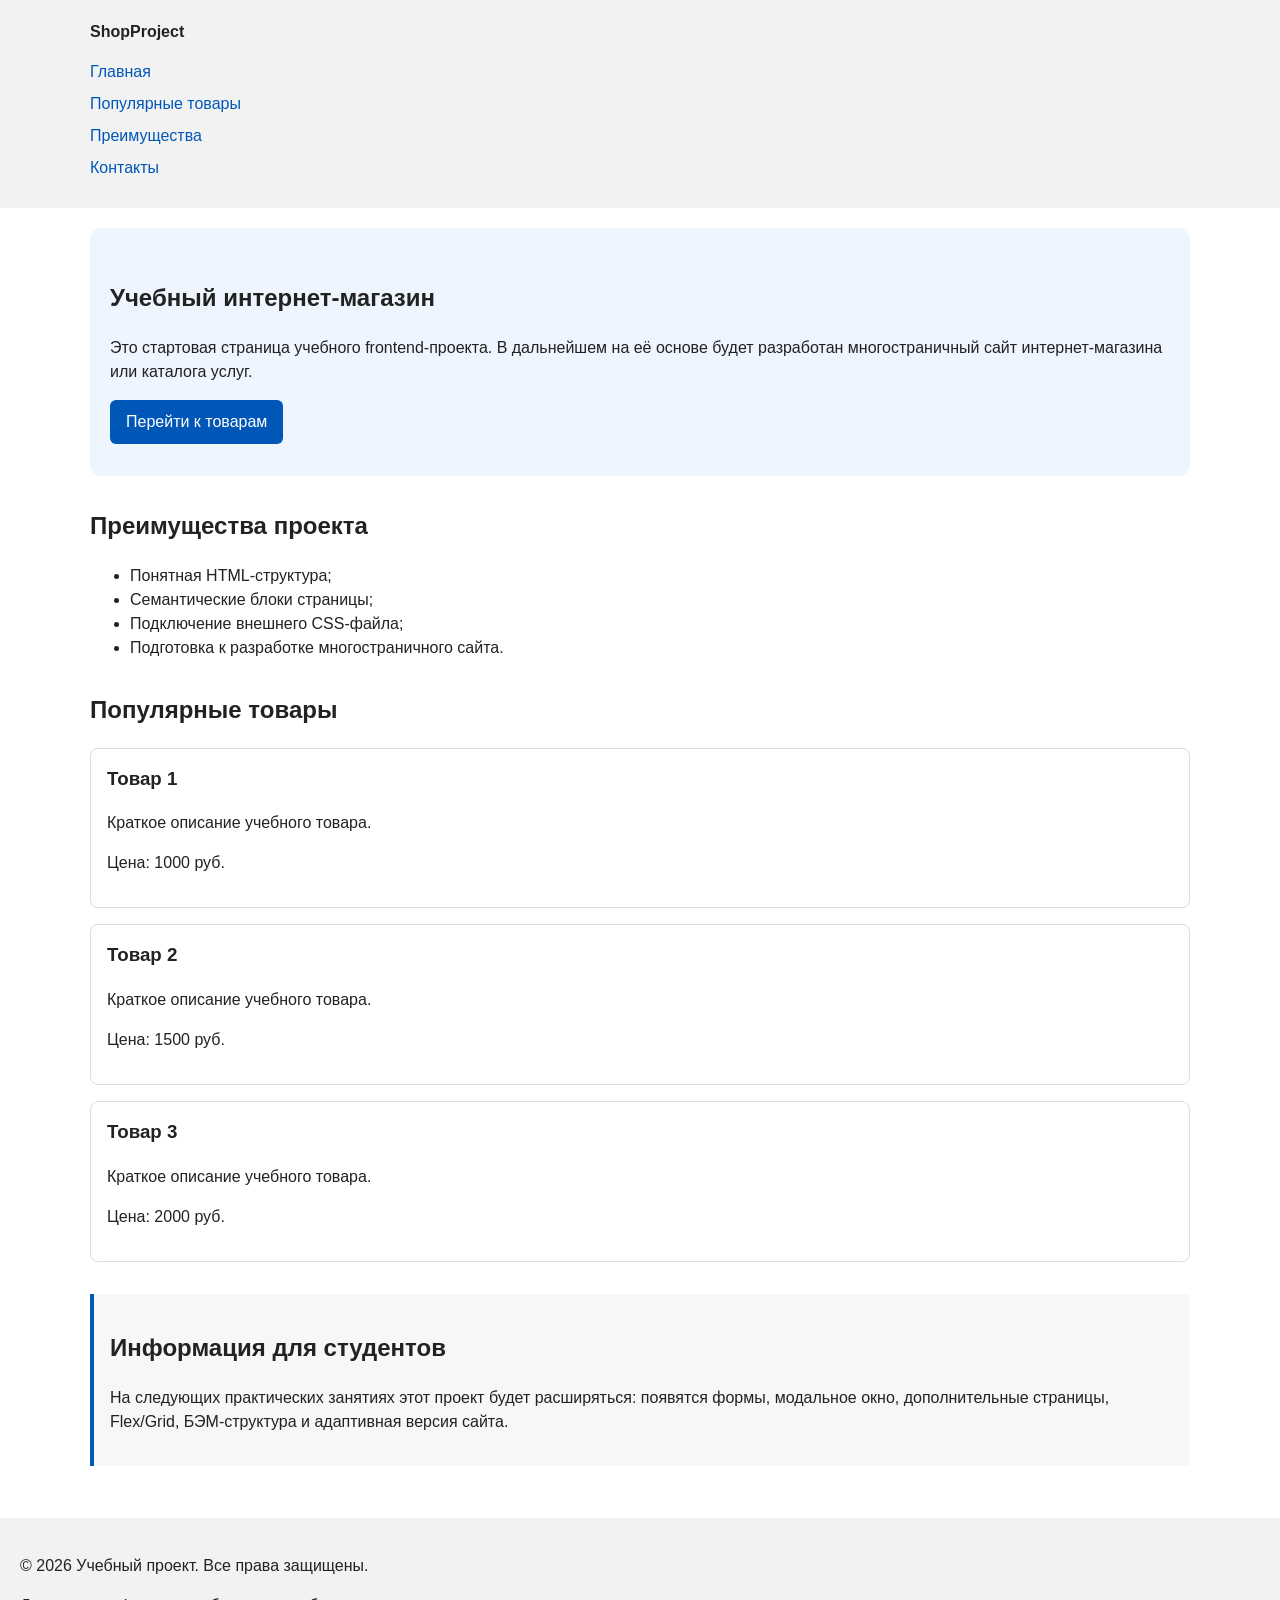
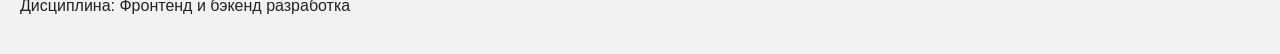
==== index.html @ 2234f45f "feat: add semantic HTML structure and base CSS styles" ====
<!DOCTYPE html>
<html lang="ru">
<head>
    <meta charset="UTF-8">
    <meta name="viewport" content="width=device-width, initial-scale=1.0">
    <title>Учебный интернет-магазин</title>
    <link rel="stylesheet" href="css/style.css">
</head>

<body>

    <header>
        <div class="site-header">
            <a class="site-logo" href="index.html">ShopProject</a>

            <nav class="site-nav" aria-label="Основная навигация">
                <ul class="site-nav__list">
                    <li><a href="index.html">Главная</a></li>
                    <li><a href="#popular">Популярные товары</a></li>
                    <li><a href="#advantages">Преимущества</a></li>
                    <li><a href="#contacts">Контакты</a></li>
                </ul>
            </nav>
        </div>
    </header>

    <main>

        <section class="hero">
            <h1>Учебный интернет-магазин</h1>

            <p>
                Это стартовая страница учебного frontend-проекта.
                В дальнейшем на её основе будет разработан
                многостраничный сайт интернет-магазина или каталога услуг.
            </p>

            <a class="button" href="#popular">Перейти к товарам</a>
        </section>

        <section class="section" id="advantages">
            <h2>Преимущества проекта</h2>

            <ul class="advantages-list">
                <li>Понятная HTML-структура;</li>
                <li>Семантические блоки страницы;</li>
                <li>Подключение внешнего CSS-файла;</li>
                <li>Подготовка к разработке многостраничного сайта.</li>
            </ul>
        </section>

        <section class="section" id="popular">
            <h2>Популярные товары</h2>

            <article class="product-card">
                <h3>Товар 1</h3>
                <p>Краткое описание учебного товара.</p>
                <p>Цена: 1000 руб.</p>
            </article>

            <article class="product-card">
                <h3>Товар 2</h3>
                <p>Краткое описание учебного товара.</p>
                <p>Цена: 1500 руб.</p>
            </article>

            <article class="product-card">
                <h3>Товар 3</h3>
                <p>Краткое описание учебного товара.</p>
                <p>Цена: 2000 руб.</p>
            </article>
        </section>

        <aside class="aside-info">
            <h2>Информация для студентов</h2>

            <p>
                На следующих практических занятиях этот проект будет расширяться:
                появятся формы, модальное окно, дополнительные страницы, Flex/Grid,
                БЭМ-структура и адаптивная версия сайта.
            </p>
        </aside>

    </main>

    <footer id="contacts">
        <p>&copy; 2026 Учебный проект. Все права защищены.</p>
        <p>Дисциплина: Фронтенд и бэкенд разработка</p>
    </footer>

</body>
</html>
---- css/style.css ----
/* Минимальный сброс стилей */

* {
    box-sizing: border-box;
}

body {
    margin: 0;
    font-family: Arial, sans-serif;
    line-height: 1.5;
    color: #222222;
    background-color: #ffffff;
}


/* Основные области страницы */

header,
main,
footer {
    padding: 20px;
}

header {
    background-color: #f2f2f2;
}

footer {
    background-color: #f2f2f2;
}


/* Шапка и навигация */

.site-header {
    max-width: 1100px;
    margin: 0 auto;
}

.site-logo {
    font-weight: bold;
    text-decoration: none;
    color: #222222;
}

.site-nav__list {
    padding: 0;
    margin: 16px 0 0;
    list-style: none;
}

.site-nav__list li {
    margin-bottom: 8px;
}

.site-nav__list a {
    color: #0057b8;
    text-decoration: none;
}

.site-nav__list a:hover {
    text-decoration: underline;
}


/* Hero-блок */

.hero {
    max-width: 1100px;
    margin: 0 auto 32px;
    padding: 32px 20px;
    background-color: #eef5ff;
    border-radius: 12px;
}


/* Основные разделы */

.section {
    max-width: 1100px;
    margin: 0 auto 32px;
}

.section h2 {
    margin-top: 0;
}


/* Карточки товаров */

.product-card {
    margin-bottom: 16px;
    padding: 16px;
    border: 1px solid #dddddd;
    border-radius: 8px;
    background-color: #ffffff;
}

.product-card h3 {
    margin-top: 0;
}


/* Кнопка */

.button {
    display: inline-block;
    padding: 10px 16px;
    color: #ffffff;
    background-color: #0057b8;
    text-decoration: none;
    border-radius: 6px;
}

.button:hover {
    background-color: #003f86;
}


/* Дополнительный информационный блок */

.aside-info {
    max-width: 1100px;
    margin: 0 auto 32px;
    padding: 16px;
    border-left: 4px solid #0057b8;
    background-color: #f7f7f7;
}
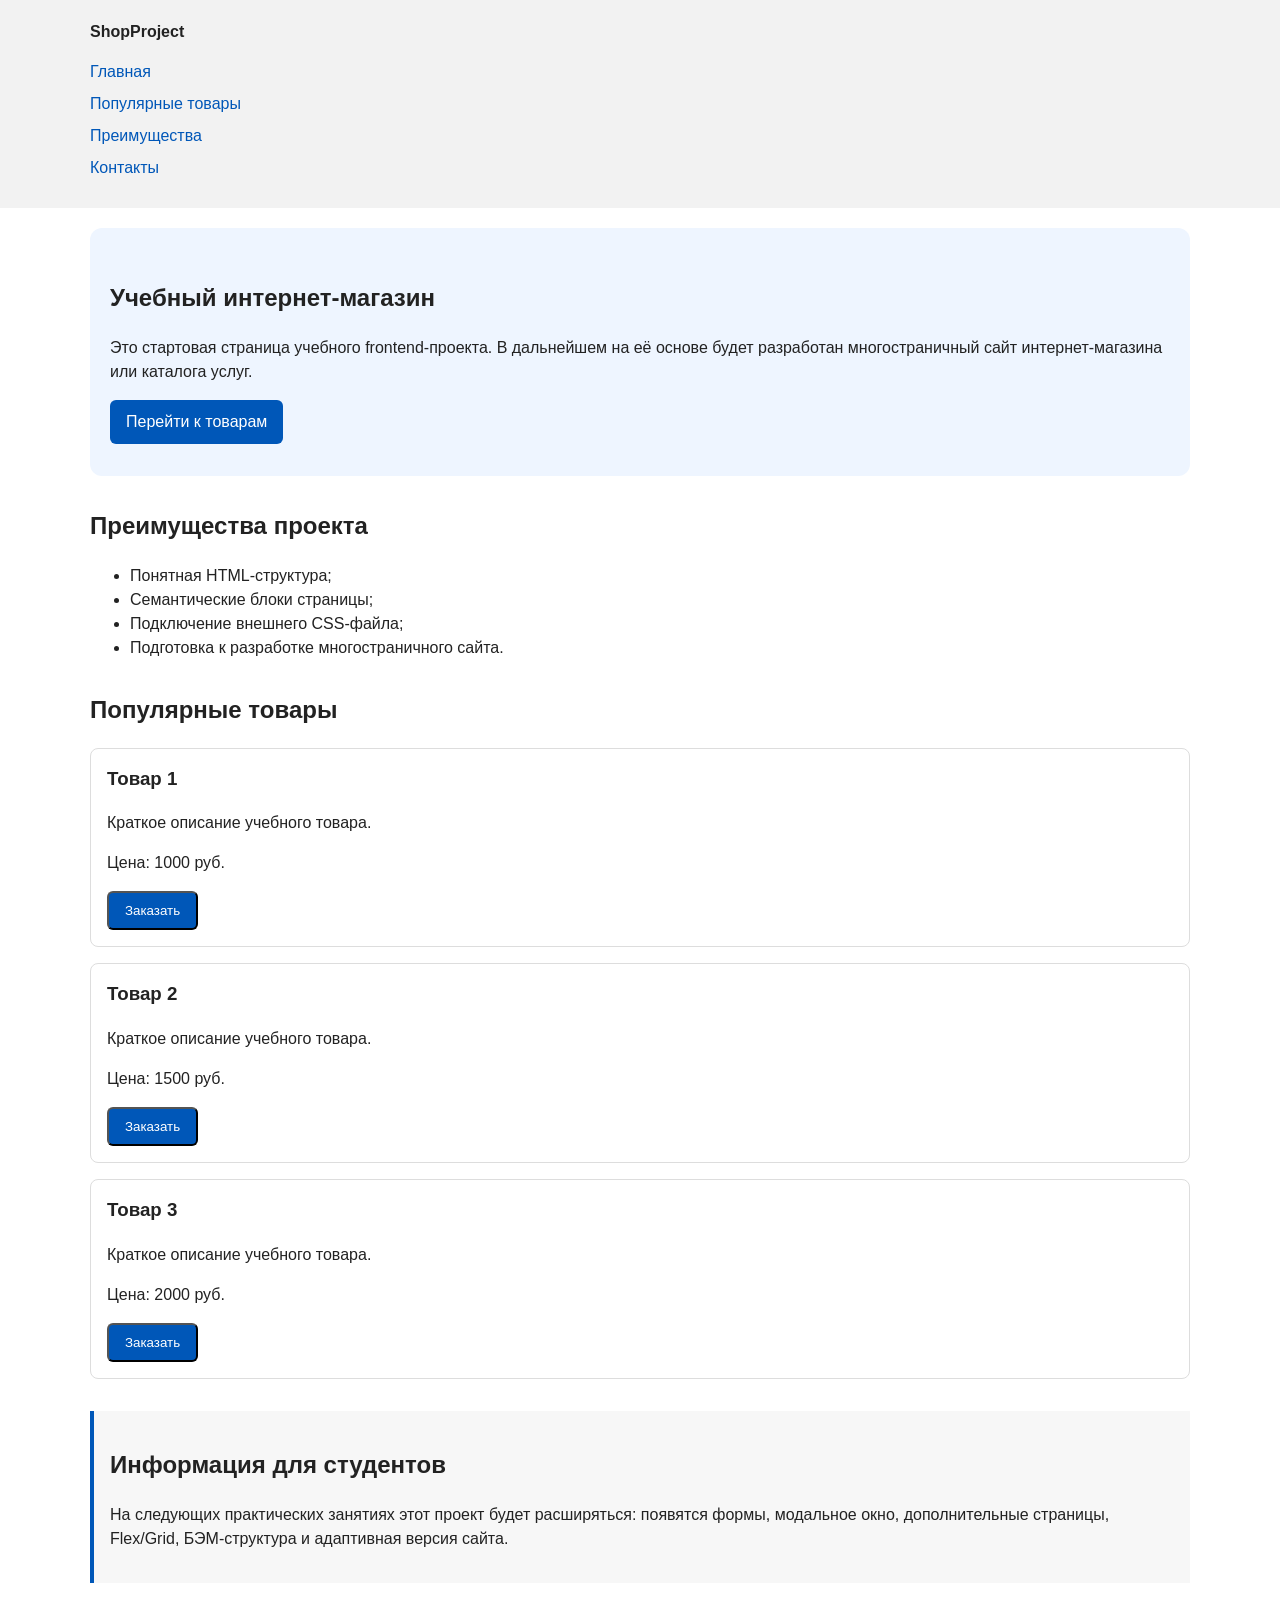
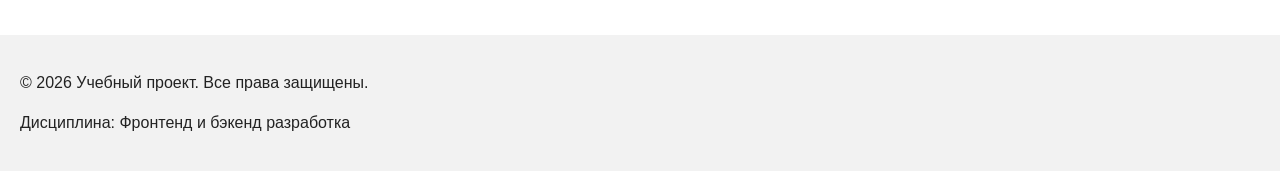
==== commit 4ee9aed8: "feat: add order form modal and validation" ====
--- a/index.html
+++ b/index.html
@@ -5,6 +5,8 @@
     <meta name="viewport" content="width=device-width, initial-scale=1.0">
     <title>Учебный интернет-магазин</title>
     <link rel="stylesheet" href="css/style.css">
+    <script src="js/main.js" defer></script>
+
 </head>
 
 <body>
@@ -52,24 +54,48 @@
         <section class="section" id="popular">
             <h2>Популярные товары</h2>
 
-            <article class="product-card">
-                <h3>Товар 1</h3>
-                <p>Краткое описание учебного товара.</p>
-                <p>Цена: 1000 руб.</p>
-            </article>
-
-            <article class="product-card">
-                <h3>Товар 2</h3>
-                <p>Краткое описание учебного товара.</p>
-                <p>Цена: 1500 руб.</p>
-            </article>
-
-            <article class="product-card">
-                <h3>Товар 3</h3>
-                <p>Краткое описание учебного товара.</p>
-                <p>Цена: 2000 руб.</p>
-            </article>
-        </section>
+    <article class="product-card">
+        <h3>Товар 1</h3>
+        <p>Краткое описание учебного товара.</p>
+        <p>Цена: 1000 руб.</p>
+
+        <button
+            class="button product-card__button"
+            type="button"
+            data-product="Товар 1"
+        >
+            Заказать
+        </button>
+    </article>
+
+    <article class="product-card">
+        <h3>Товар 2</h3>
+        <p>Краткое описание учебного товара.</p>
+        <p>Цена: 1500 руб.</p>
+
+        <button
+            class="button product-card__button"
+            type="button"
+            data-product="Товар 2"
+        >
+            Заказать
+        </button>
+    </article>
+
+    <article class="product-card">
+        <h3>Товар 3</h3>
+        <p>Краткое описание учебного товара.</p>
+        <p>Цена: 2000 руб.</p>
+
+        <button
+            class="button product-card__button"
+            type="button"
+            data-product="Товар 3"
+        >
+            Заказать
+        </button>
+    </article>
+</section>
 
         <aside class="aside-info">
             <h2>Информация для студентов</h2>
@@ -82,6 +108,113 @@
         </aside>
 
     </main>
+    <div class="modal" id="orderModal" aria-hidden="true">
+    <div class="modal__overlay" data-modal-close></div>
+
+    <div class="modal__content" role="dialog" aria-modal="true" aria-labelledby="orderModalTitle">
+        <button
+            class="modal__close"
+            type="button"
+            aria-label="Закрыть окно"
+            data-modal-close
+        >
+            &times;
+        </button>
+
+        <h2 id="orderModalTitle">Оформление заявки</h2>
+
+        <form class="order-form" id="orderForm" novalidate>
+            <input type="hidden" id="productInput" name="product">
+
+            <div class="form-field">
+                <label for="nameInput">Имя</label>
+                <input
+                    type="text"
+                    id="nameInput"
+                    name="name"
+                    placeholder="Введите имя"
+                    required
+                >
+                <span class="form-error" id="nameError"></span>
+            </div>
+
+            <div class="form-field">
+                <label for="phoneInput">Телефон</label>
+                <input
+                    type="tel"
+                    id="phoneInput"
+                    name="phone"
+                    placeholder="+7 (___) ___-__-__"
+                    required
+                >
+                <span class="form-error" id="phoneError"></span>
+            </div>
+
+            <div class="form-field">
+                <label for="emailInput">Email</label>
+                <input
+                    type="email"
+                    id="emailInput"
+                    name="email"
+                    placeholder="example@mail.ru"
+                    required
+                >
+                <span class="form-error" id="emailError"></span>
+            </div>
+            <div class="form-field">
+    <label for="dateInput">Дата</label>
+    <input
+        type="date"
+        id="dateInput"
+        name="date"
+        required
+    >
+    <span class="form-error" id="dateError"></span>
+</div>
+
+<div class="form-field">
+    <label for="topicInput">Товар</label>
+    <select id="topicInput" name="topic" required>
+        <option value="">Выберите товар</option>
+        <option value="Товар 1">Товар 1</option>
+        <option value="Товар 2">Товар 2</option>
+        <option value="Товар 3">Товар 3</option>
+    </select>
+    <span class="form-error" id="topicError"></span>
+</div>
+
+<div class="form-field">
+    <label>
+        <input
+            type="checkbox"
+            id="consentInput"
+            name="consent"
+            required
+        >
+        Я согласен(на) на обработку данных
+    </label>
+    <span class="form-error" id="consentError"></span>
+</div>
+
+            <div class="form-field">
+                <label for="commentInput">Комментарий</label>
+                <textarea
+                    id="commentInput"
+                    name="comment"
+                    rows="4"
+                    placeholder="Ваш комментарий"
+                ></textarea>
+                <span class="form-error" id="commentError"></span>
+            </div>
+
+            <button class="button" type="submit">
+                Отправить заявку
+            </button>
+            <p class="success-message" id="successMessage"></p>
+</form>
+        </form>
+    </div>
+</div>
 
     <footer id="contacts">
         <p>&copy; 2026 Учебный проект. Все права защищены.</p>
--- a/css/style.css
+++ b/css/style.css
@@ -125,4 +125,84 @@
     padding: 16px;
     border-left: 4px solid #0057b8;
     background-color: #f7f7f7;
+}
+
+/* Модальное окно */
+
+.modal {
+    display: none;
+    position: fixed;
+    inset: 0;
+    z-index: 1000;
+}
+
+.modal.is-open {
+    display: block;
+}
+
+.modal__overlay {
+    position: absolute;
+    inset: 0;
+    background-color: rgba(0, 0, 0, 0.5);
+}
+
+.modal__content {
+    position: relative;
+    width: min(500px, calc(100% - 32px));
+    margin: 60px auto;
+    padding: 24px;
+    background-color: #ffffff;
+    border-radius: 12px;
+    z-index: 1;
+}
+
+.modal__close {
+    position: absolute;
+    top: 10px;
+    right: 14px;
+    border: none;
+    background: none;
+    font-size: 28px;
+    cursor: pointer;
+    color: #555555;
+}
+
+.modal__close:hover {
+    color: #000000;
+}
+
+
+/* Форма */
+
+.order-form {
+    display: flex;
+    flex-direction: column;
+    gap: 16px;
+}
+
+.form-field {
+    display: flex;
+    flex-direction: column;
+    gap: 6px;
+}
+
+.form-field input,
+.form-field textarea {
+    width: 100%;
+    padding: 10px;
+    border: 1px solid #cccccc;
+    border-radius: 6px;
+    font: inherit;
+}
+
+.form-field input:focus,
+.form-field textarea:focus {
+    outline: 2px solid #0057b8;
+    border-color: #0057b8;
+}
+
+.form-error {
+    min-height: 18px;
+    color: #c62828;
+    font-size: 14px;
 }
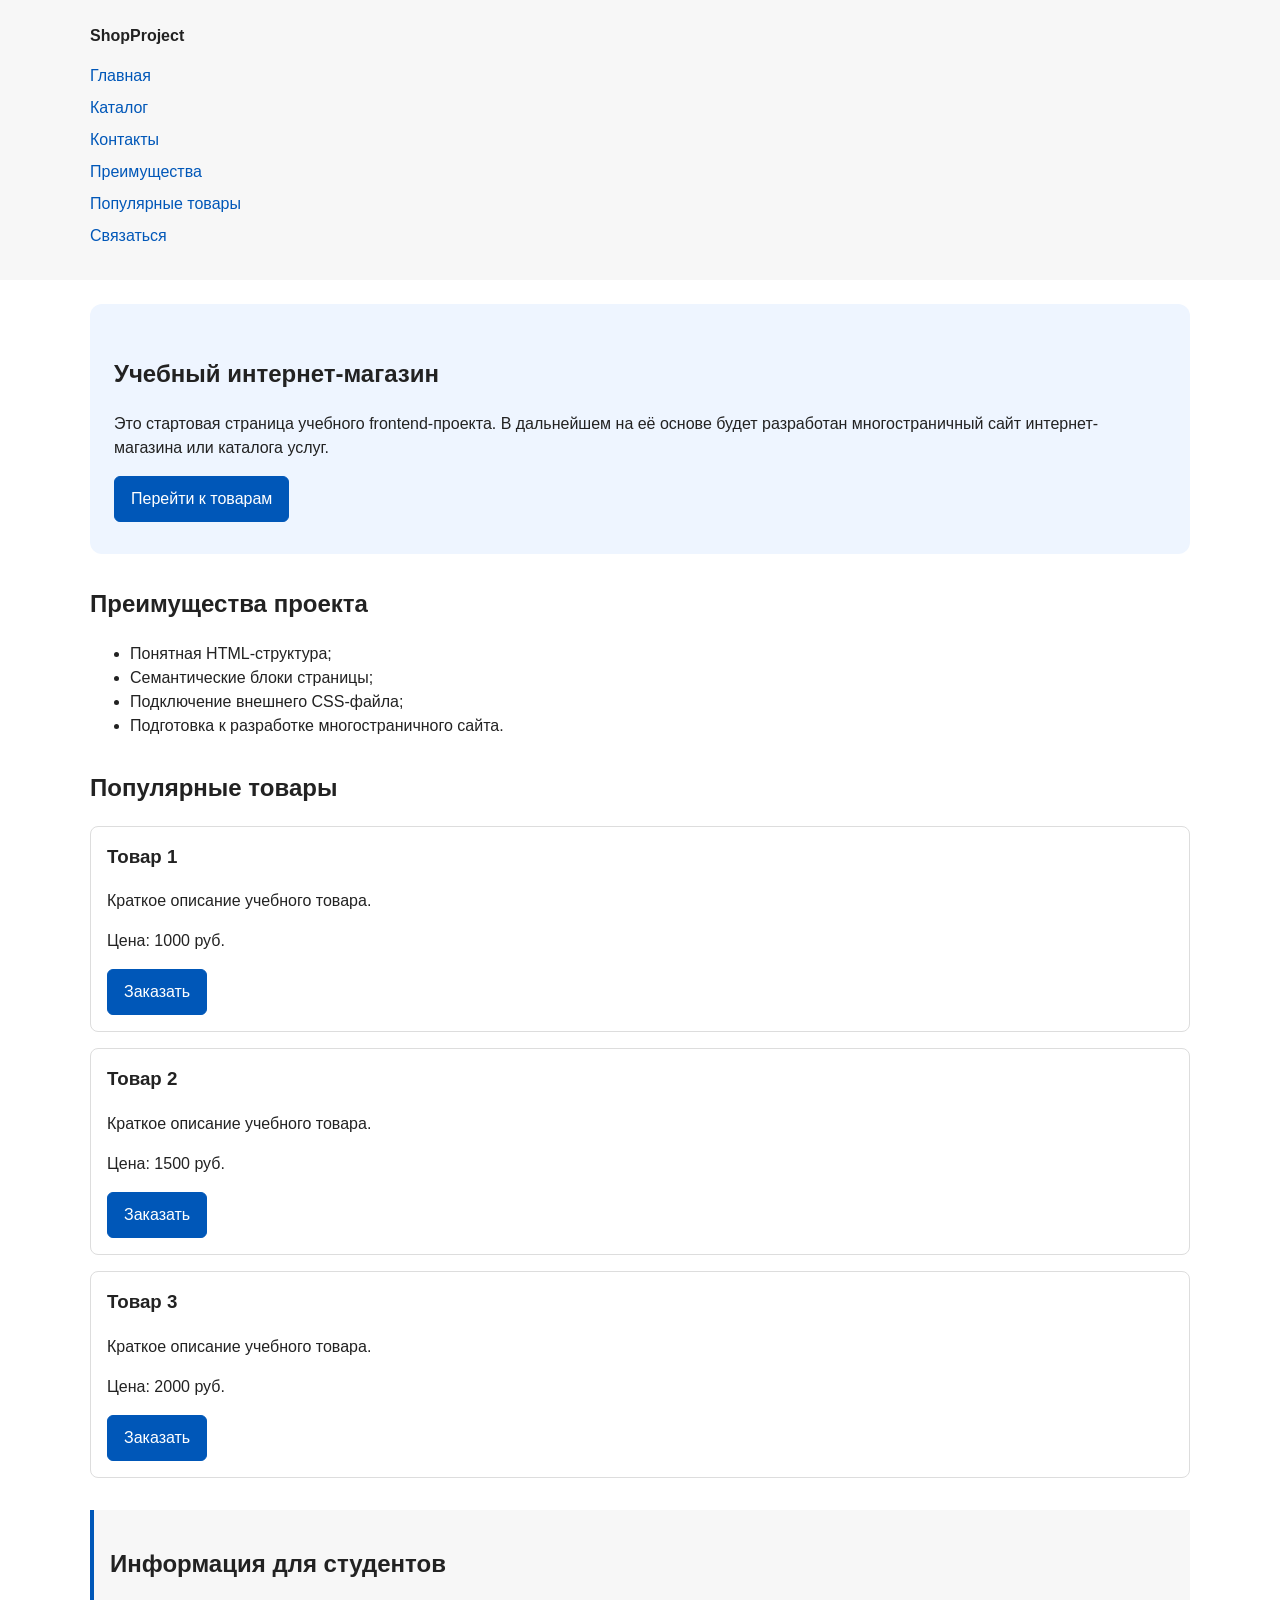
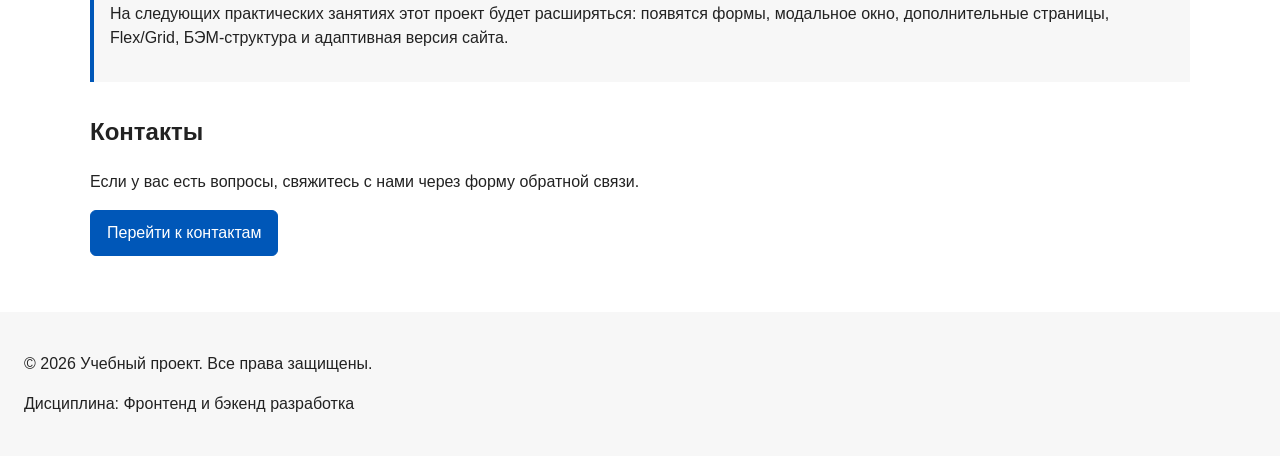
==== commit dd1ce4ba: "feat: add multi-page structure navigation and anchors" ====
--- a/index.html
+++ b/index.html
@@ -6,7 +6,6 @@
     <title>Учебный интернет-магазин</title>
     <link rel="stylesheet" href="css/style.css">
     <script src="js/main.js" defer></script>
-
 </head>
 
 <body>
@@ -18,9 +17,11 @@
             <nav class="site-nav" aria-label="Основная навигация">
                 <ul class="site-nav__list">
                     <li><a href="index.html">Главная</a></li>
-                    <li><a href="#popular">Популярные товары</a></li>
-                    <li><a href="#advantages">Преимущества</a></li>
-                    <li><a href="#contacts">Контакты</a></li>
+                    <li><a href="catalog.html">Каталог</a></li>
+                    <li><a href="contacts.html">Контакты</a></li>
+                    <li><a href="index.html#advantages">Преимущества</a></li>
+                    <li><a href="index.html#popular">Популярные товары</a></li>
+                    <li><a href="index.html#contacts">Связаться</a></li>
                 </ul>
             </nav>
         </div>
@@ -54,48 +55,48 @@
         <section class="section" id="popular">
             <h2>Популярные товары</h2>
 
-    <article class="product-card">
-        <h3>Товар 1</h3>
-        <p>Краткое описание учебного товара.</p>
-        <p>Цена: 1000 руб.</p>
-
-        <button
-            class="button product-card__button"
-            type="button"
-            data-product="Товар 1"
-        >
-            Заказать
-        </button>
-    </article>
-
-    <article class="product-card">
-        <h3>Товар 2</h3>
-        <p>Краткое описание учебного товара.</p>
-        <p>Цена: 1500 руб.</p>
-
-        <button
-            class="button product-card__button"
-            type="button"
-            data-product="Товар 2"
-        >
-            Заказать
-        </button>
-    </article>
-
-    <article class="product-card">
-        <h3>Товар 3</h3>
-        <p>Краткое описание учебного товара.</p>
-        <p>Цена: 2000 руб.</p>
-
-        <button
-            class="button product-card__button"
-            type="button"
-            data-product="Товар 3"
-        >
-            Заказать
-        </button>
-    </article>
-</section>
+            <article class="product-card">
+                <h3>Товар 1</h3>
+                <p>Краткое описание учебного товара.</p>
+                <p>Цена: 1000 руб.</p>
+
+                <button
+                    class="button product-card__button"
+                    type="button"
+                    data-product="Товар 1"
+                >
+                    Заказать
+                </button>
+            </article>
+
+            <article class="product-card">
+                <h3>Товар 2</h3>
+                <p>Краткое описание учебного товара.</p>
+                <p>Цена: 1500 руб.</p>
+
+                <button
+                    class="button product-card__button"
+                    type="button"
+                    data-product="Товар 2"
+                >
+                    Заказать
+                </button>
+            </article>
+
+            <article class="product-card">
+                <h3>Товар 3</h3>
+                <p>Краткое описание учебного товара.</p>
+                <p>Цена: 2000 руб.</p>
+
+                <button
+                    class="button product-card__button"
+                    type="button"
+                    data-product="Товар 3"
+                >
+                    Заказать
+                </button>
+            </article>
+        </section>
 
         <aside class="aside-info">
             <h2>Информация для студентов</h2>
@@ -107,116 +108,138 @@
             </p>
         </aside>
 
+        <section class="section" id="contacts">
+            <h2>Контакты</h2>
+
+            <p>
+                Если у вас есть вопросы, свяжитесь с нами
+                через форму обратной связи.
+            </p>
+
+            <a class="button" href="contacts.html">
+                Перейти к контактам
+            </a>
+        </section>
+
     </main>
+
     <div class="modal" id="orderModal" aria-hidden="true">
-    <div class="modal__overlay" data-modal-close></div>
-
-    <div class="modal__content" role="dialog" aria-modal="true" aria-labelledby="orderModalTitle">
-        <button
-            class="modal__close"
-            type="button"
-            aria-label="Закрыть окно"
-            data-modal-close
+        <div class="modal__overlay" data-modal-close></div>
+
+        <div
+            class="modal__content"
+            role="dialog"
+            aria-modal="true"
+            aria-labelledby="orderModalTitle"
         >
-            &times;
-        </button>
-
-        <h2 id="orderModalTitle">Оформление заявки</h2>
-
-        <form class="order-form" id="orderForm" novalidate>
-            <input type="hidden" id="productInput" name="product">
-
-            <div class="form-field">
-                <label for="nameInput">Имя</label>
-                <input
-                    type="text"
-                    id="nameInput"
-                    name="name"
-                    placeholder="Введите имя"
-                    required
-                >
-                <span class="form-error" id="nameError"></span>
-            </div>
-
-            <div class="form-field">
-                <label for="phoneInput">Телефон</label>
-                <input
-                    type="tel"
-                    id="phoneInput"
-                    name="phone"
-                    placeholder="+7 (___) ___-__-__"
-                    required
-                >
-                <span class="form-error" id="phoneError"></span>
-            </div>
-
-            <div class="form-field">
-                <label for="emailInput">Email</label>
-                <input
-                    type="email"
-                    id="emailInput"
-                    name="email"
-                    placeholder="example@mail.ru"
-                    required
-                >
-                <span class="form-error" id="emailError"></span>
-            </div>
-            <div class="form-field">
-    <label for="dateInput">Дата</label>
-    <input
-        type="date"
-        id="dateInput"
-        name="date"
-        required
-    >
-    <span class="form-error" id="dateError"></span>
-</div>
-
-<div class="form-field">
-    <label for="topicInput">Товар</label>
-    <select id="topicInput" name="topic" required>
-        <option value="">Выберите товар</option>
-        <option value="Товар 1">Товар 1</option>
-        <option value="Товар 2">Товар 2</option>
-        <option value="Товар 3">Товар 3</option>
-    </select>
-    <span class="form-error" id="topicError"></span>
-</div>
-
-<div class="form-field">
-    <label>
-        <input
-            type="checkbox"
-            id="consentInput"
-            name="consent"
-            required
-        >
-        Я согласен(на) на обработку данных
-    </label>
-    <span class="form-error" id="consentError"></span>
-</div>
-
-            <div class="form-field">
-                <label for="commentInput">Комментарий</label>
-                <textarea
-                    id="commentInput"
-                    name="comment"
-                    rows="4"
-                    placeholder="Ваш комментарий"
-                ></textarea>
-                <span class="form-error" id="commentError"></span>
-            </div>
-
-            <button class="button" type="submit">
-                Отправить заявку
+            <button
+                class="modal__close"
+                type="button"
+                aria-label="Закрыть окно"
+                data-modal-close
+            >
+                &times;
             </button>
-            <p class="success-message" id="successMessage"></p>
-</form>
-        </form>
+
+            <h2 id="orderModalTitle">Оформление заявки</h2>
+
+            <form class="order-form" id="orderForm" novalidate>
+
+                <input type="hidden" id="productInput" name="product">
+
+                <div class="form-field">
+                    <label for="nameInput">Имя</label>
+                    <input
+                        type="text"
+                        id="nameInput"
+                        name="name"
+                        placeholder="Введите имя"
+                        required
+                    >
+                    <span class="form-error" id="nameError"></span>
+                </div>
+
+                <div class="form-field">
+                    <label for="phoneInput">Телефон</label>
+                    <input
+                        type="tel"
+                        id="phoneInput"
+                        name="phone"
+                        placeholder="+7 (___) ___-__-__"
+                        required
+                    >
+                    <span class="form-error" id="phoneError"></span>
+                </div>
+
+                <div class="form-field">
+                    <label for="emailInput">Email</label>
+                    <input
+                        type="email"
+                        id="emailInput"
+                        name="email"
+                        placeholder="example@mail.ru"
+                        required
+                    >
+                    <span class="form-error" id="emailError"></span>
+                </div>
+
+                <div class="form-field">
+                    <label for="dateInput">Дата</label>
+                    <input
+                        type="date"
+                        id="dateInput"
+                        name="date"
+                        required
+                    >
+                    <span class="form-error" id="dateError"></span>
+                </div>
+
+                <div class="form-field">
+                    <label for="topicInput">Товар</label>
+                    <select id="topicInput" name="topic" required>
+                        <option value="">Выберите товар</option>
+                        <option value="Товар 1">Товар 1</option>
+                        <option value="Товар 2">Товар 2</option>
+                        <option value="Товар 3">Товар 3</option>
+                    </select>
+                    <span class="form-error" id="topicError"></span>
+                </div>
+
+                <div class="form-field">
+                    <label>
+                        <input
+                            type="checkbox"
+                            id="consentInput"
+                            name="consent"
+                            required
+                        >
+                        Я согласен(на) на обработку данных
+                    </label>
+                    <span class="form-error" id="consentError"></span>
+                </div>
+
+                <div class="form-field">
+                    <label for="commentInput">Комментарий</label>
+                    <textarea
+                        id="commentInput"
+                        name="comment"
+                        rows="4"
+                        placeholder="Ваш комментарий"
+                    ></textarea>
+                    <span class="form-error" id="commentError"></span>
+                </div>
+
+                <button class="button" type="submit">
+                    Отправить заявку
+                </button>
+
+                <p class="success-message" id="successMessage"></p>
+
+            </form>
+        </div>
     </div>
-</div>
-
-    <footer id="contacts">
+
+    <footer>
         <p>&copy; 2026 Учебный проект. Все права защищены.</p>
         <p>Дисциплина: Фронтенд и бэкенд разработка</p>
     </footer>
--- a/css/style.css
+++ b/css/style.css
@@ -1,3 +1,43 @@
+/* ===============================
+   1. Переменные проекта
+   =============================== */
+
+:root {
+    /* Основные цвета проекта */
+    --color-bg: #ffffff;
+    --color-text: #222222;
+    --color-muted: #666666;
+    --color-primary: #0057b8;
+    --color-primary-dark: #003f86;
+    --color-border: #dddddd;
+    --color-surface: #f7f7f7;
+    --color-surface-accent: #eef5ff;
+    --color-danger: #b00020;
+    --color-success: #168a2f;
+    --color-success-bg: #eefaf0;
+    --color-white: #ffffff;
+
+    /* Отступы */
+    --space-xs: 4px;
+    --space-sm: 8px;
+    --space-md: 16px;
+    --space-lg: 24px;
+    --space-xl: 32px;
+
+    /* Скругления */
+    --radius-sm: 6px;
+    --radius-md: 8px;
+    --radius-lg: 12px;
+
+    /* Размеры */
+    --container-width: 1100px;
+}
+
+
+/* ===============================
+   2. Базовые стили
+   =============================== */
+
 /* Минимальный сброс стилей */
 
 * {
@@ -8,8 +48,8 @@
     margin: 0;
     font-family: Arial, sans-serif;
     line-height: 1.5;
-    color: #222222;
-    background-color: #ffffff;
+    color: var(--color-text);
+    background-color: var(--color-bg);
 }
 
 
@@ -18,67 +58,80 @@
 header,
 main,
 footer {
-    padding: 20px;
+    padding: var(--space-lg);
 }
 
 header {
-    background-color: #f2f2f2;
+    background-color: var(--color-surface);
 }
 
 footer {
-    background-color: #f2f2f2;
-}
-
-
-/* Шапка и навигация */
+    background-color: var(--color-surface);
+}
+
+
+/* ===============================
+   3. Шапка и навигация
+   =============================== */
 
 .site-header {
-    max-width: 1100px;
+    max-width: var(--container-width);
     margin: 0 auto;
 }
 
 .site-logo {
     font-weight: bold;
     text-decoration: none;
-    color: #222222;
+    color: var(--color-text);
 }
 
 .site-nav__list {
     padding: 0;
-    margin: 16px 0 0;
+    margin: var(--space-md) 0 0;
     list-style: none;
 }
 
 .site-nav__list li {
-    margin-bottom: 8px;
+    margin-bottom: var(--space-sm);
 }
 
 .site-nav__list a {
-    color: #0057b8;
+    color: var(--color-primary);
     text-decoration: none;
 }
 
 .site-nav__list a:hover {
+    color: var(--color-primary-dark);
     text-decoration: underline;
 }
 
-
-/* Hero-блок */
+.site-nav__list a:focus-visible,
+.site-logo:focus-visible {
+    outline: 3px solid var(--color-primary);
+    outline-offset: 2px;
+}
+
+
+/* ===============================
+   4. Hero-блок
+   =============================== */
 
 .hero {
-    max-width: 1100px;
-    margin: 0 auto 32px;
-    padding: 32px 20px;
-    background-color: #eef5ff;
-    border-radius: 12px;
-}
-
-
-/* Основные разделы */
+    max-width: var(--container-width);
+    margin: 0 auto var(--space-xl);
+    padding: var(--space-xl) var(--space-lg);
+    background-color: var(--color-surface-accent);
+    border-radius: var(--radius-lg);
+}
+
+
+/* ===============================
+   5. Основные разделы
+   =============================== */
 
 .section {
-    max-width: 1100px;
-    margin: 0 auto 32px;
+    max-width: var(--container-width);
+    margin: 0 auto var(--space-xl);
 }
 
 .section h2 {
@@ -86,14 +139,22 @@
 }
 
 
-/* Карточки товаров */
+/* ===============================
+   6. Карточки товаров
+   =============================== */
 
 .product-card {
-    margin-bottom: 16px;
-    padding: 16px;
-    border: 1px solid #dddddd;
-    border-radius: 8px;
-    background-color: #ffffff;
+    margin-bottom: var(--space-md);
+    padding: var(--space-md);
+    border: 1px solid var(--color-border);
+    border-radius: var(--radius-md);
+    background-color: var(--color-bg);
+    transition: box-shadow 0.2s, transform 0.2s;
+}
+
+.product-card:hover {
+    box-shadow: 0 4px 12px rgba(0, 0, 0, 0.12);
+    transform: translateY(-2px);
 }
 
 .product-card h3 {
@@ -101,33 +162,54 @@
 }
 
 
-/* Кнопка */
+/* ===============================
+   7. Кнопки
+   =============================== */
 
 .button {
     display: inline-block;
-    padding: 10px 16px;
-    color: #ffffff;
-    background-color: #0057b8;
+    padding: 10px var(--space-md);
+    color: var(--color-white);
+    background-color: var(--color-primary);
     text-decoration: none;
-    border-radius: 6px;
+    border: 1px solid var(--color-primary);
+    border-radius: var(--radius-sm);
+    cursor: pointer;
+    font: inherit;
 }
 
 .button:hover {
-    background-color: #003f86;
-}
-
-
-/* Дополнительный информационный блок */
+    background-color: var(--color-primary-dark);
+    border-color: var(--color-primary-dark);
+}
+
+.button:focus-visible {
+    outline: 3px solid var(--color-primary);
+    outline-offset: 2px;
+}
+
+.button:disabled {
+    opacity: 0.5;
+    cursor: not-allowed;
+}
+
+
+/* ===============================
+   8. Дополнительный информационный блок
+   =============================== */
 
 .aside-info {
-    max-width: 1100px;
-    margin: 0 auto 32px;
-    padding: 16px;
-    border-left: 4px solid #0057b8;
-    background-color: #f7f7f7;
-}
-
-/* Модальное окно */
+    max-width: var(--container-width);
+    margin: 0 auto var(--space-xl);
+    padding: var(--space-md);
+    border-left: 4px solid var(--color-primary);
+    background-color: var(--color-surface);
+}
+
+
+/* ===============================
+   9. Модальное окно
+   =============================== */
 
 .modal {
     display: none;
@@ -150,9 +232,9 @@
     position: relative;
     width: min(500px, calc(100% - 32px));
     margin: 60px auto;
-    padding: 24px;
-    background-color: #ffffff;
-    border-radius: 12px;
+    padding: var(--space-lg);
+    background-color: var(--color-bg);
+    border-radius: var(--radius-lg);
     z-index: 1;
 }
 
@@ -164,45 +246,117 @@
     background: none;
     font-size: 28px;
     cursor: pointer;
-    color: #555555;
+    color: var(--color-muted);
 }
 
 .modal__close:hover {
-    color: #000000;
-}
-
-
-/* Форма */
+    color: var(--color-text);
+}
+
+.modal__close:focus-visible {
+    outline: 3px solid var(--color-primary);
+    outline-offset: 2px;
+}
+
+
+/* ===============================
+   10. Форма
+   =============================== */
 
 .order-form {
     display: flex;
     flex-direction: column;
-    gap: 16px;
+    gap: var(--space-md);
 }
 
 .form-field {
     display: flex;
     flex-direction: column;
-    gap: 6px;
+    gap: var(--space-xs);
 }
 
 .form-field input,
-.form-field textarea {
+.form-field textarea,
+.form-field select {
     width: 100%;
     padding: 10px;
-    border: 1px solid #cccccc;
-    border-radius: 6px;
+    border: 1px solid var(--color-border);
+    border-radius: var(--radius-sm);
     font: inherit;
-}
-
-.form-field input:focus,
-.form-field textarea:focus {
-    outline: 2px solid #0057b8;
-    border-color: #0057b8;
+    background-color: var(--color-bg);
+}
+
+.form-field input:hover,
+.form-field textarea:hover,
+.form-field select:hover {
+    border-color: var(--color-primary);
+}
+
+.form-field input:focus-visible,
+.form-field textarea:focus-visible,
+.form-field select:focus-visible {
+    outline: 3px solid var(--color-primary);
+    outline-offset: 1px;
+    border-color: var(--color-primary);
+}
+
+.form-field input[aria-invalid="true"],
+.form-field textarea[aria-invalid="true"],
+.form-field select[aria-invalid="true"] {
+    border-color: var(--color-danger);
 }
 
 .form-error {
     min-height: 18px;
-    color: #c62828;
+    color: var(--color-danger);
     font-size: 14px;
+}
+
+
+/* ===============================
+   11. Успешное сообщение
+   =============================== */
+
+.form-success {
+    padding: var(--space-md);
+    color: var(--color-success);
+    background-color: var(--color-success-bg);
+    border-radius: var(--radius-sm);
+}
+
+/* ===============================
+   12. Хлебные крошки
+   =============================== */
+
+.breadcrumbs {
+    margin-bottom: var(--space-lg);
+    padding: var(--space-sm) 0;
+}
+
+.breadcrumbs a {
+    color: var(--color-primary);
+    text-decoration: none;
+}
+
+.breadcrumbs a:hover {
+    text-decoration: underline;
+}
+
+.breadcrumbs span::before {
+    content: " / ";
+    color: var(--color-text);
+}
+
+
+/* ===============================
+   13. Якорные ссылки
+   =============================== */
+
+html {
+    scroll-behavior: smooth;
+}
+
+:target {
+    outline: 2px dashed var(--color-primary);
+    outline-offset: 4px;
 }
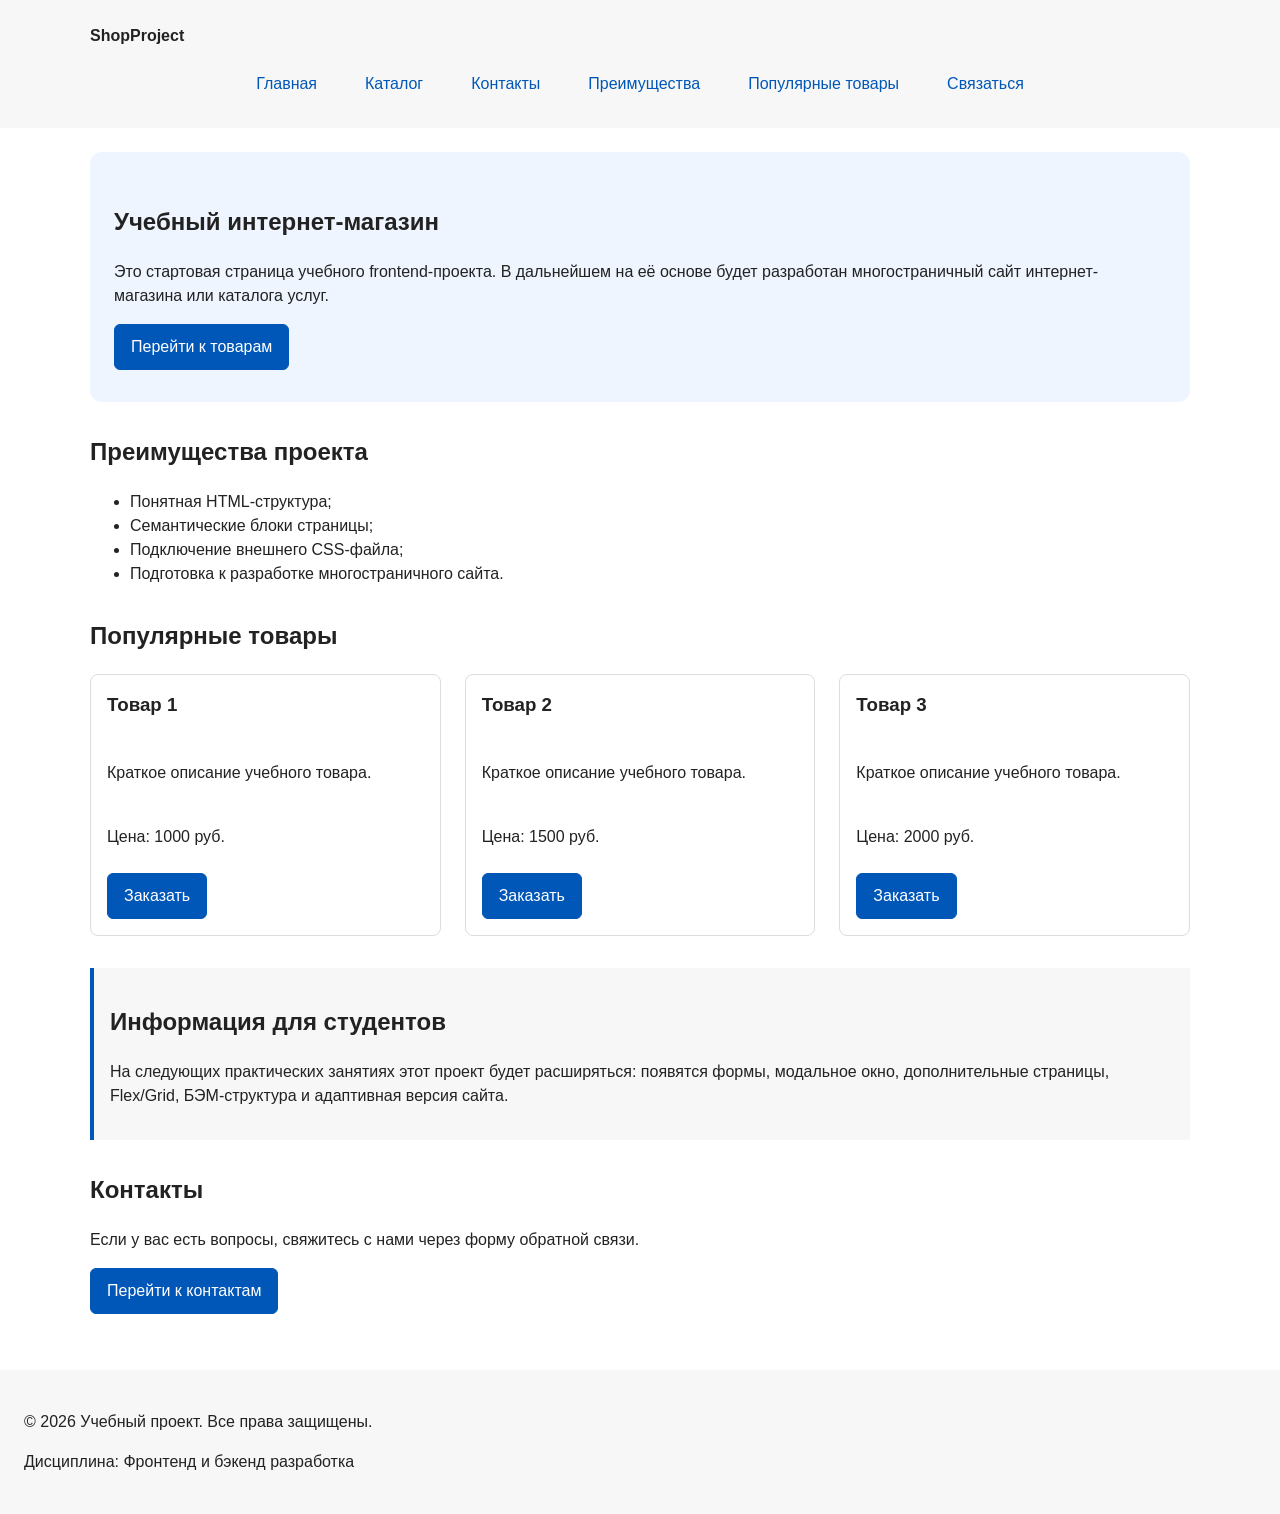
==== commit 9ab11b61: "feat: add flex navigation and grid catalog layout" ====
--- a/index.html
+++ b/index.html
@@ -55,47 +55,51 @@
         <section class="section" id="popular">
             <h2>Популярные товары</h2>
 
-            <article class="product-card">
-                <h3>Товар 1</h3>
-                <p>Краткое описание учебного товара.</p>
-                <p>Цена: 1000 руб.</p>
-
-                <button
-                    class="button product-card__button"
-                    type="button"
-                    data-product="Товар 1"
-                >
-                    Заказать
-                </button>
-            </article>
-
-            <article class="product-card">
-                <h3>Товар 2</h3>
-                <p>Краткое описание учебного товара.</p>
-                <p>Цена: 1500 руб.</p>
-
-                <button
-                    class="button product-card__button"
-                    type="button"
-                    data-product="Товар 2"
-                >
-                    Заказать
-                </button>
-            </article>
-
-            <article class="product-card">
-                <h3>Товар 3</h3>
-                <p>Краткое описание учебного товара.</p>
-                <p>Цена: 2000 руб.</p>
-
-                <button
-                    class="button product-card__button"
-                    type="button"
-                    data-product="Товар 3"
-                >
-                    Заказать
-                </button>
-            </article>
+            <div class="products-grid">
+
+                <article class="product-card">
+                    <h3>Товар 1</h3>
+                    <p>Краткое описание учебного товара.</p>
+                    <p>Цена: 1000 руб.</p>
+
+                    <button
+                        class="button product-card__button"
+                        type="button"
+                        data-product="Товар 1"
+                    >
+                        Заказать
+                    </button>
+                </article>
+
+                <article class="product-card">
+                    <h3>Товар 2</h3>
+                    <p>Краткое описание учебного товара.</p>
+                    <p>Цена: 1500 руб.</p>
+
+                    <button
+                        class="button product-card__button"
+                        type="button"
+                        data-product="Товар 2"
+                    >
+                        Заказать
+                    </button>
+                </article>
+
+                <article class="product-card">
+                    <h3>Товар 3</h3>
+                    <p>Краткое описание учебного товара.</p>
+                    <p>Цена: 2000 руб.</p>
+
+                    <button
+                        class="button product-card__button"
+                        type="button"
+                        data-product="Товар 3"
+                    >
+                        Заказать
+                    </button>
+                </article>
+
+            </div>
         </section>
 
         <aside class="aside-info">
@@ -124,6 +128,7 @@
     </main>
 
     <div class="modal" id="orderModal" aria-hidden="true">
+
         <div class="modal__overlay" data-modal-close></div>
 
         <div
@@ -132,6 +137,7 @@
             aria-modal="true"
             aria-labelledby="orderModalTitle"
         >
+
             <button
                 class="modal__close"
                 type="button"
@@ -236,6 +242,7 @@
                 <p class="success-message" id="successMessage"></p>
 
             </form>
+
         </div>
     </div>
 
--- a/css/style.css
+++ b/css/style.css
@@ -3,7 +3,6 @@
    =============================== */
 
 :root {
-    /* Основные цвета проекта */
     --color-bg: #ffffff;
     --color-text: #222222;
     --color-muted: #666666;
@@ -17,28 +16,18 @@
     --color-success-bg: #eefaf0;
     --color-white: #ffffff;
 
-    /* Отступы */
     --space-xs: 4px;
     --space-sm: 8px;
     --space-md: 16px;
     --space-lg: 24px;
     --space-xl: 32px;
 
-    /* Скругления */
     --radius-sm: 6px;
     --radius-md: 8px;
     --radius-lg: 12px;
 
-    /* Размеры */
     --container-width: 1100px;
 }
-
-
-/* ===============================
-   2. Базовые стили
-   =============================== */
-
-/* Минимальный сброс стилей */
 
 * {
     box-sizing: border-box;
@@ -52,9 +41,6 @@
     background-color: var(--color-bg);
 }
 
-
-/* Основные области страницы */
-
 header,
 main,
 footer {
@@ -69,11 +55,6 @@
     background-color: var(--color-surface);
 }
 
-
-/* ===============================
-   3. Шапка и навигация
-   =============================== */
-
 .site-header {
     max-width: var(--container-width);
     margin: 0 auto;
@@ -85,24 +66,32 @@
     color: var(--color-text);
 }
 
+/* ===============================
+   Навигация Flexbox
+   =============================== */
+
 .site-nav__list {
+    display: flex;
+    flex-wrap: wrap;
+    justify-content: center;
+    align-items: center;
+    gap: var(--space-md);
     padding: 0;
     margin: var(--space-md) 0 0;
     list-style: none;
 }
 
-.site-nav__list li {
-    margin-bottom: var(--space-sm);
-}
-
 .site-nav__list a {
+    display: inline-block;
+    padding: var(--space-sm) var(--space-md);
     color: var(--color-primary);
     text-decoration: none;
+    border-radius: var(--radius-sm);
 }
 
 .site-nav__list a:hover {
-    color: var(--color-primary-dark);
-    text-decoration: underline;
+    color: var(--color-white);
+    background-color: var(--color-primary);
 }
 
 .site-nav__list a:focus-visible,
@@ -111,9 +100,8 @@
     outline-offset: 2px;
 }
 
-
-/* ===============================
-   4. Hero-блок
+/* ===============================
+   Главная страница
    =============================== */
 
 .hero {
@@ -124,11 +112,6 @@
     border-radius: var(--radius-lg);
 }
 
-
-/* ===============================
-   5. Основные разделы
-   =============================== */
-
 .section {
     max-width: var(--container-width);
     margin: 0 auto var(--space-xl);
@@ -138,13 +121,25 @@
     margin-top: 0;
 }
 
-
-/* ===============================
-   6. Карточки товаров
+/* ===============================
+   Сетка товаров CSS Grid
+   =============================== */
+
+.products-grid {
+    display: grid;
+    grid-template-columns: repeat(3, 1fr);
+    gap: var(--space-lg);
+}
+
+/* ===============================
+   Карточка товара Flexbox
    =============================== */
 
 .product-card {
-    margin-bottom: var(--space-md);
+    display: flex;
+    flex-direction: column;
+    gap: var(--space-sm);
+    margin-bottom: 0;
     padding: var(--space-md);
     border: 1px solid var(--color-border);
     border-radius: var(--radius-md);
@@ -161,9 +156,86 @@
     margin-top: 0;
 }
 
-
-/* ===============================
-   7. Кнопки
+.product-card .button {
+    margin-top: auto;
+    align-self: flex-start;
+}
+
+/* ===============================
+   Каталог: фильтры + товары
+   =============================== */
+
+.catalog-layout {
+    max-width: var(--container-width);
+    margin: 0 auto var(--space-xl);
+
+    display: grid;
+
+    grid-template-columns: 260px 1fr;
+
+    grid-template-areas:
+        "filters products";
+
+    gap: var(--space-lg);
+}
+
+.catalog-filters {
+    grid-area: filters;
+    padding: var(--space-md);
+    border: 1px solid var(--color-border);
+    border-radius: var(--radius-md);
+    background-color: var(--color-surface);
+}
+
+.catalog-products {
+    grid-area: products;
+}
+
+/* ===============================
+   Форма фильтров
+   =============================== */
+
+.filters-form {
+    display: grid;
+    gap: var(--space-md);
+}
+
+.filters-form fieldset {
+    display: grid;
+    gap: var(--space-sm);
+    margin: 0;
+    padding: var(--space-md);
+    border: 1px solid var(--color-border);
+    border-radius: var(--radius-sm);
+}
+
+.filters-form legend {
+    padding: 0 var(--space-sm);
+    font-weight: bold;
+}
+
+.filters-form label {
+    display: flex;
+    align-items: center;
+    gap: var(--space-sm);
+}
+
+.filters-form input[type="number"] {
+    width: 100%;
+    padding: var(--space-sm);
+    border: 1px solid var(--color-border);
+    border-radius: var(--radius-sm);
+    font: inherit;
+}
+
+.filters-form input[type="number"]:focus-visible {
+    outline: 3px solid var(--color-primary);
+    outline-offset: 1px;
+    border-color: var(--color-primary);
+}
+
+/* ===============================
+   Кнопки
    =============================== */
 
 .button {
@@ -193,9 +265,8 @@
     cursor: not-allowed;
 }
 
-
-/* ===============================
-   8. Дополнительный информационный блок
+/* ===============================
+   Дополнительный блок
    =============================== */
 
 .aside-info {
@@ -206,9 +277,8 @@
     background-color: var(--color-surface);
 }
 
-
-/* ===============================
-   9. Модальное окно
+/* ===============================
+   Модальное окно
    =============================== */
 
 .modal {
@@ -258,9 +328,8 @@
     outline-offset: 2px;
 }
 
-
-/* ===============================
-   10. Форма
+/* ===============================
+   Форма заказа
    =============================== */
 
 .order-form {
@@ -312,11 +381,6 @@
     font-size: 14px;
 }
 
-
-/* ===============================
-   11. Успешное сообщение
-   =============================== */
-
 .form-success {
     padding: var(--space-md);
     color: var(--color-success);
@@ -325,7 +389,7 @@
 }
 
 /* ===============================
-   12. Хлебные крошки
+   Хлебные крошки
    =============================== */
 
 .breadcrumbs {
@@ -347,9 +411,8 @@
     color: var(--color-text);
 }
 
-
-/* ===============================
-   13. Якорные ссылки
+/* ===============================
+   Якоря
    =============================== */
 
 html {
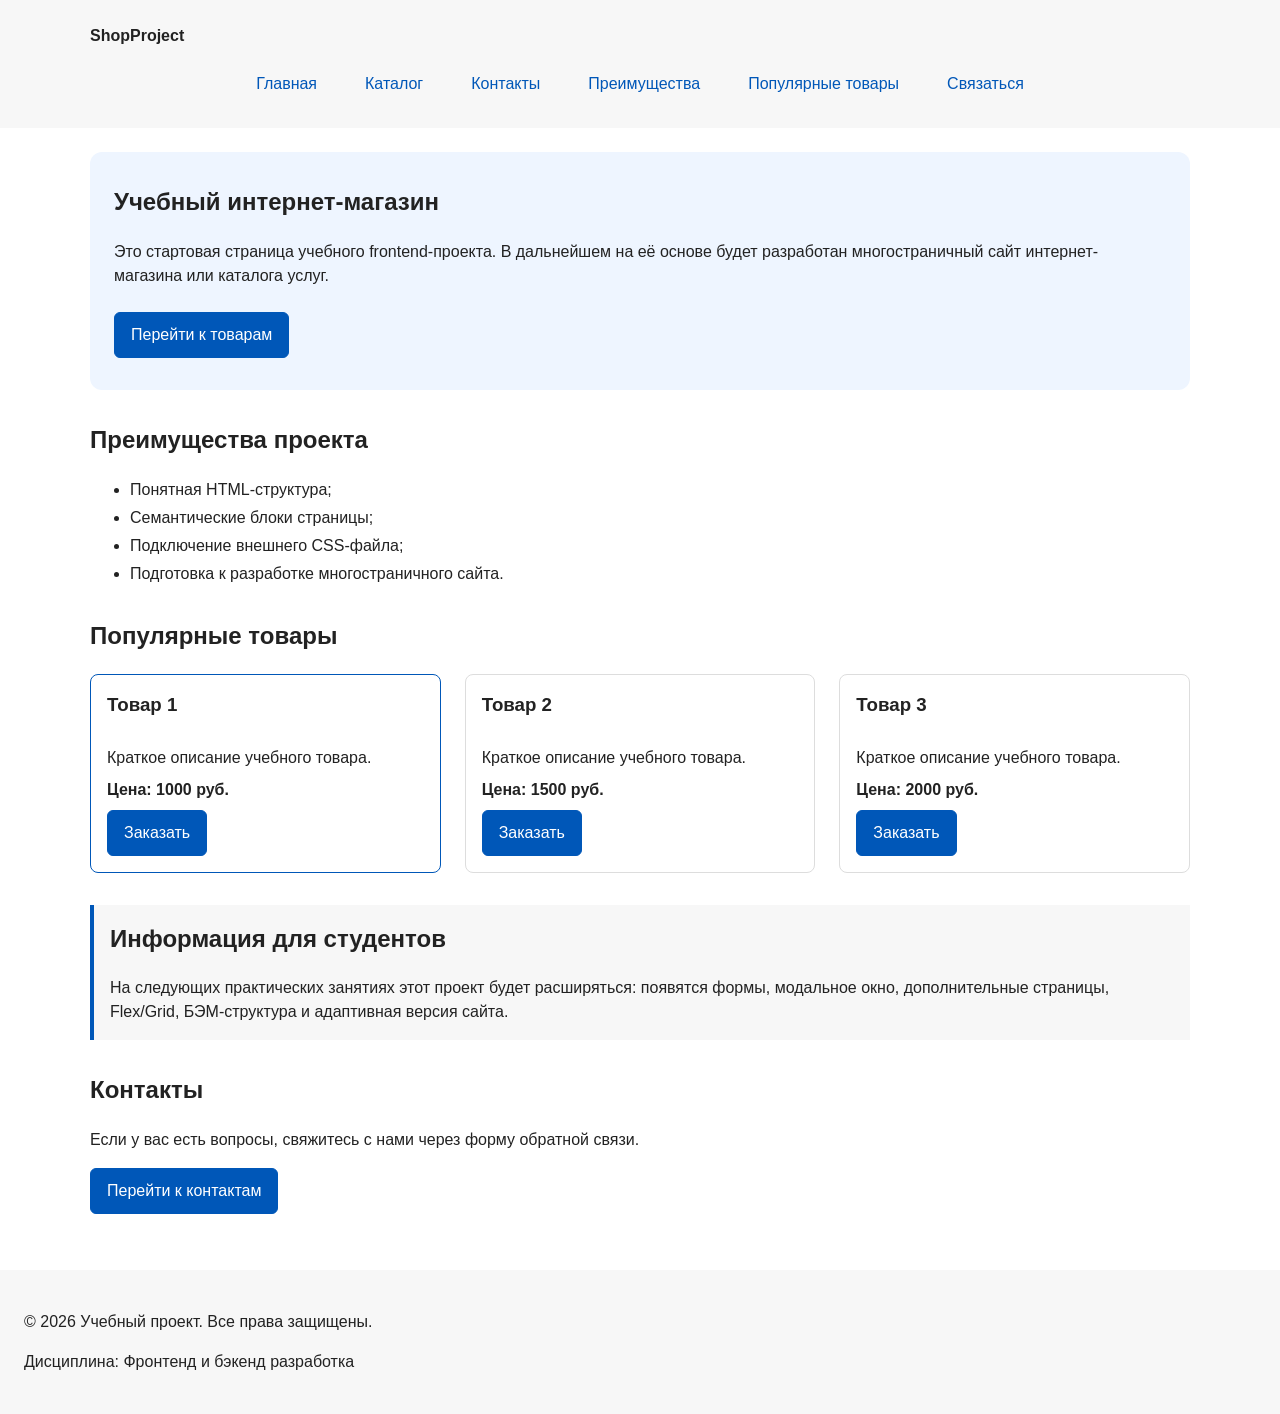
==== commit 85f16221: "refactor: apply BEM naming to CSS classes" ====
--- a/index.html
+++ b/index.html
@@ -1,3 +1,4 @@
+
 <!DOCTYPE html>
 <html lang="ru">
 <head>
@@ -10,102 +11,74 @@
 
 <body>
 
-    <header>
-        <div class="site-header">
-            <a class="site-logo" href="index.html">ShopProject</a>
+    <header class="site-header">
+        <div class="site-header__inner">
+            <a class="site-header__logo" href="index.html">ShopProject</a>
 
             <nav class="site-nav" aria-label="Основная навигация">
                 <ul class="site-nav__list">
-                    <li><a href="index.html">Главная</a></li>
-                    <li><a href="catalog.html">Каталог</a></li>
-                    <li><a href="contacts.html">Контакты</a></li>
-                    <li><a href="index.html#advantages">Преимущества</a></li>
-                    <li><a href="index.html#popular">Популярные товары</a></li>
-                    <li><a href="index.html#contacts">Связаться</a></li>
+                    <li class="site-nav__item"><a class="site-nav__link" href="index.html">Главная</a></li>
+                    <li class="site-nav__item"><a class="site-nav__link" href="catalog.html">Каталог</a></li>
+                    <li class="site-nav__item"><a class="site-nav__link" href="contacts.html">Контакты</a></li>
+                    <li class="site-nav__item"><a class="site-nav__link" href="index.html#advantages">Преимущества</a></li>
+                    <li class="site-nav__item"><a class="site-nav__link" href="index.html#popular">Популярные товары</a></li>
+                    <li class="site-nav__item"><a class="site-nav__link" href="index.html#contacts">Связаться</a></li>
                 </ul>
             </nav>
         </div>
     </header>
 
     <main>
-
         <section class="hero">
-            <h1>Учебный интернет-магазин</h1>
-
-            <p>
+            <h1 class="hero__title">Учебный интернет-магазин</h1>
+            <p class="hero__description">
                 Это стартовая страница учебного frontend-проекта.
                 В дальнейшем на её основе будет разработан
                 многостраничный сайт интернет-магазина или каталога услуг.
             </p>
-
-            <a class="button" href="#popular">Перейти к товарам</a>
+            <a class="button button--primary" href="#popular">Перейти к товарам</a>
         </section>
 
         <section class="section" id="advantages">
-            <h2>Преимущества проекта</h2>
-
+            <h2 class="section__title">Преимущества проекта</h2>
             <ul class="advantages-list">
-                <li>Понятная HTML-структура;</li>
-                <li>Семантические блоки страницы;</li>
-                <li>Подключение внешнего CSS-файла;</li>
-                <li>Подготовка к разработке многостраничного сайта.</li>
+                <li class="advantages-list__item">Понятная HTML-структура;</li>
+                <li class="advantages-list__item">Семантические блоки страницы;</li>
+                <li class="advantages-list__item">Подключение внешнего CSS-файла;</li>
+                <li class="advantages-list__item">Подготовка к разработке многостраничного сайта.</li>
             </ul>
         </section>
 
         <section class="section" id="popular">
-            <h2>Популярные товары</h2>
+            <h2 class="section__title">Популярные товары</h2>
 
             <div class="products-grid">
-
-                <article class="product-card">
-                    <h3>Товар 1</h3>
-                    <p>Краткое описание учебного товара.</p>
-                    <p>Цена: 1000 руб.</p>
-
-                    <button
-                        class="button product-card__button"
-                        type="button"
-                        data-product="Товар 1"
-                    >
-                        Заказать
-                    </button>
+                <article class="product-card product-card--featured">
+                    <h3 class="product-card__title">Товар 1</h3>
+                    <p class="product-card__description">Краткое описание учебного товара.</p>
+                    <p class="product-card__price">Цена: 1000 руб.</p>
+                    <button class="button button--primary product-card__button" type="button" data-product="Товар 1">Заказать</button>
                 </article>
 
                 <article class="product-card">
-                    <h3>Товар 2</h3>
-                    <p>Краткое описание учебного товара.</p>
-                    <p>Цена: 1500 руб.</p>
-
-                    <button
-                        class="button product-card__button"
-                        type="button"
-                        data-product="Товар 2"
-                    >
-                        Заказать
-                    </button>
+                    <h3 class="product-card__title">Товар 2</h3>
+                    <p class="product-card__description">Краткое описание учебного товара.</p>
+                    <p class="product-card__price">Цена: 1500 руб.</p>
+                    <button class="button button--primary product-card__button" type="button" data-product="Товар 2">Заказать</button>
                 </article>
 
                 <article class="product-card">
-                    <h3>Товар 3</h3>
-                    <p>Краткое описание учебного товара.</p>
-                    <p>Цена: 2000 руб.</p>
-
-                    <button
-                        class="button product-card__button"
-                        type="button"
-                        data-product="Товар 3"
-                    >
-                        Заказать
-                    </button>
+                    <h3 class="product-card__title">Товар 3</h3>
+                    <p class="product-card__description">Краткое описание учебного товара.</p>
+                    <p class="product-card__price">Цена: 2000 руб.</p>
+                    <button class="button button--primary product-card__button" type="button" data-product="Товар 3">Заказать</button>
                 </article>
-
             </div>
         </section>
 
         <aside class="aside-info">
-            <h2>Информация для студентов</h2>
-
-            <p>
+            <h2 class="aside-info__title">Информация для студентов</h2>
+            <p class="aside-info__text">
                 На следующих практических занятиях этот проект будет расширяться:
                 появятся формы, модальное окно, дополнительные страницы, Flex/Grid,
                 БЭМ-структура и адаптивная версия сайта.
@@ -113,143 +86,97 @@
         </aside>
 
         <section class="section" id="contacts">
-            <h2>Контакты</h2>
-
-            <p>
+            <h2 class="section__title">Контакты</h2>
+            <p class="section__text">
                 Если у вас есть вопросы, свяжитесь с нами
                 через форму обратной связи.
             </p>
-
-            <a class="button" href="contacts.html">
-                Перейти к контактам
-            </a>
+            <a class="button button--primary" href="contacts.html">Перейти к контактам</a>
         </section>
-
     </main>
 
     <div class="modal" id="orderModal" aria-hidden="true">
-
         <div class="modal__overlay" data-modal-close></div>
 
-        <div
-            class="modal__content"
-            role="dialog"
-            aria-modal="true"
-            aria-labelledby="orderModalTitle"
-        >
+        <div class="modal__content"
+             role="dialog"
+             aria-modal="true"
+             aria-labelledby="orderModalTitle">
 
-            <button
-                class="modal__close"
-                type="button"
-                aria-label="Закрыть окно"
-                data-modal-close
-            >
+            <button class="button button--secondary order-dialog__close"
+                    type="button"
+                    aria-label="Закрыть окно"
+                    data-modal-close>
                 &times;
             </button>
 
-            <h2 id="orderModalTitle">Оформление заявки</h2>
+            <h2 class="order-dialog__title" id="orderModalTitle">Оформление заявки</h2>
 
             <form class="order-form" id="orderForm" novalidate>
-
                 <input type="hidden" id="productInput" name="product">
 
-                <div class="form-field">
-                    <label for="nameInput">Имя</label>
-                    <input
-                        type="text"
-                        id="nameInput"
-                        name="name"
-                        placeholder="Введите имя"
-                        required
-                    >
-                    <span class="form-error" id="nameError"></span>
+                <div class="order-form__field">
+                    <label class="order-form__label" for="nameInput">Имя</label>
+                    <input class="order-form__input" type="text" id="nameInput" name="name" placeholder="Введите имя" required>
+                    <span class="order-form__error" id="nameError"></span>
                 </div>
 
-                <div class="form-field">
-                    <label for="phoneInput">Телефон</label>
-                    <input
-                        type="tel"
-                        id="phoneInput"
-                        name="phone"
-                        placeholder="+7 (___) ___-__-__"
-                        required
-                    >
-                    <span class="form-error" id="phoneError"></span>
+                <div class="order-form__field">
+                    <label class="order-form__label" for="phoneInput">Телефон</label>
+                    <input class="order-form__input" type="tel" id="phoneInput" name="phone" placeholder="+7 (___) ___-__-__" required>
+                    <span class="order-form__error" id="phoneError"></span>
                 </div>
 
-                <div class="form-field">
-                    <label for="emailInput">Email</label>
-                    <input
-                        type="email"
-                        id="emailInput"
-                        name="email"
-                        placeholder="example@mail.ru"
-                        required
-                    >
-                    <span class="form-error" id="emailError"></span>
+                <div class="order-form__field">
+                    <label class="order-form__label" for="emailInput">Email</label>
+                    <input class="order-form__input" type="email" id="emailInput" name="email" placeholder="example@mail.ru" required>
+                    <span class="order-form__error" id="emailError"></span>
                 </div>
 
-                <div class="form-field">
-                    <label for="dateInput">Дата</label>
-                    <input
-                        type="date"
-                        id="dateInput"
-                        name="date"
-                        required
-                    >
-                    <span class="form-error" id="dateError"></span>
+                <div class="order-form__field">
+                    <label class="order-form__label" for="dateInput">Дата</label>
+                    <input class="order-form__input" type="date" id="dateInput" name="date" required>
+                    <span class="order-form__error" id="dateError"></span>
                 </div>
 
-                <div class="form-field">
-                    <label for="topicInput">Товар</label>
-                    <select id="topicInput" name="topic" required>
+                <div class="order-form__field">
+                    <label class="order-form__label" for="topicInput">Товар</label>
+                    <select class="order-form__select" id="topicInput" name="topic" required>
                         <option value="">Выберите товар</option>
                         <option value="Товар 1">Товар 1</option>
                         <option value="Товар 2">Товар 2</option>
                         <option value="Товар 3">Товар 3</option>
                     </select>
-                    <span class="form-error" id="topicError"></span>
+                    <span class="order-form__error" id="topicError"></span>
                 </div>
 
-                <div class="form-field">
-                    <label>
-                        <input
-                            type="checkbox"
-                            id="consentInput"
-                            name="consent"
-                            required
-                        >
+                <div class="order-form__field">
+                    <label class="order-form__label" for="consentInput">
+                        <input class="order-form__checkbox" type="checkbox" id="consentInput" name="consent" required>
                         Я согласен(на) на обработку данных
                     </label>
-                    <span class="form-error" id="consentError"></span>
+                    <span class="order-form__error" id="consentError"></span>
                 </div>
 
-                <div class="form-field">
-                    <label for="commentInput">Комментарий</label>
-                    <textarea
-                        id="commentInput"
-                        name="comment"
-                        rows="4"
-                        placeholder="Ваш комментарий"
-                    ></textarea>
-                    <span class="form-error" id="commentError"></span>
+                <div class="order-form__field">
+                    <label class="order-form__label" for="commentInput">Комментарий</label>
+                    <textarea class="order-form__textarea" id="commentInput" name="comment" rows="4" placeholder="Ваш комментарий"></textarea>
+                    <span class="order-form__error" id="commentError"></span>
                 </div>
 
-                <button class="button" type="submit">
-                    Отправить заявку
-                </button>
+                <div class="order-form__actions">
+                    <button class="button button--primary" type="submit">Отправить заявку</button>
+                </div>
 
                 <p class="success-message" id="successMessage"></p>
-
             </form>
-
         </div>
     </div>
 
-    <footer>
-        <p>&copy; 2026 Учебный проект. Все права защищены.</p>
-        <p>Дисциплина: Фронтенд и бэкенд разработка</p>
+    <footer class="site-footer">
+        <p class="site-footer__text">&copy; 2026 Учебный проект. Все права защищены.</p>
+        <p class="site-footer__text">Дисциплина: Фронтенд и бэкенд разработка</p>
     </footer>
 
 </body>
-</html>+</html>
--- a/css/style.css
+++ b/css/style.css
@@ -1,3 +1,4 @@
+
 /* ===============================
    1. Переменные проекта
    =============================== */
@@ -41,33 +42,33 @@
     background-color: var(--color-bg);
 }
 
-header,
+.site-header,
 main,
-footer {
+.site-footer {
     padding: var(--space-lg);
 }
 
-header {
+.site-header {
     background-color: var(--color-surface);
 }
 
-footer {
+.site-footer {
     background-color: var(--color-surface);
 }
 
-.site-header {
+.site-header__inner {
     max-width: var(--container-width);
     margin: 0 auto;
 }
 
-.site-logo {
+.site-header__logo {
     font-weight: bold;
     text-decoration: none;
     color: var(--color-text);
 }
 
 /* ===============================
-   Навигация Flexbox
+   Навигация
    =============================== */
 
 .site-nav__list {
@@ -81,7 +82,7 @@
     list-style: none;
 }
 
-.site-nav__list a {
+.site-nav__link {
     display: inline-block;
     padding: var(--space-sm) var(--space-md);
     color: var(--color-primary);
@@ -89,13 +90,13 @@
     border-radius: var(--radius-sm);
 }
 
-.site-nav__list a:hover {
+.site-nav__link:hover {
     color: var(--color-white);
     background-color: var(--color-primary);
 }
 
-.site-nav__list a:focus-visible,
-.site-logo:focus-visible {
+.site-nav__link:focus-visible,
+.site-header__logo:focus-visible {
     outline: 3px solid var(--color-primary);
     outline-offset: 2px;
 }
@@ -112,17 +113,71 @@
     border-radius: var(--radius-lg);
 }
 
+.hero__title {
+    margin-top: 0;
+}
+
+.hero__description {
+    margin-bottom: var(--space-lg);
+}
+
 .section {
     max-width: var(--container-width);
     margin: 0 auto var(--space-xl);
 }
 
-.section h2 {
+
+/* Содержимое секций */
+
+.section__content {
+    padding: var(--space-md);
+}
+
+.section__link {
+    color: var(--color-primary);
+    text-decoration: none;
+}
+
+.section__link:hover {
+    text-decoration: underline;
+}
+
+/* Контактная информация */
+
+.contact-info {
+    padding: var(--space-md);
+    border: 1px solid var(--color-border);
+    border-radius: var(--radius-md);
+    background-color: var(--color-surface);
+}
+
+.contact-info__title {
     margin-top: 0;
 }
 
-/* ===============================
-   Сетка товаров CSS Grid
+.contact-info__list {
+    padding-left: var(--space-lg);
+}
+
+.contact-info__item {
+    margin-bottom: var(--space-xs);
+}
+
+
+.section__title {
+    margin-top: 0;
+}
+
+.section__text {
+    margin-bottom: var(--space-md);
+}
+
+.advantages-list__item {
+    margin-bottom: var(--space-xs);
+}
+
+/* ===============================
+   Сетка товаров
    =============================== */
 
 .products-grid {
@@ -132,14 +187,13 @@
 }
 
 /* ===============================
-   Карточка товара Flexbox
+   Карточка товара
    =============================== */
 
 .product-card {
     display: flex;
     flex-direction: column;
     gap: var(--space-sm);
-    margin-bottom: 0;
     padding: var(--space-md);
     border: 1px solid var(--color-border);
     border-radius: var(--radius-md);
@@ -152,30 +206,38 @@
     transform: translateY(-2px);
 }
 
-.product-card h3 {
+.product-card--featured {
+    border-color: var(--color-primary);
+}
+
+.product-card__title {
     margin-top: 0;
 }
 
-.product-card .button {
+.product-card__description,
+.product-card__price {
+    margin: 0;
+}
+
+.product-card__price {
+    font-weight: bold;
+}
+
+.product-card__button {
     margin-top: auto;
     align-self: flex-start;
 }
 
 /* ===============================
-   Каталог: фильтры + товары
+   Каталог
    =============================== */
 
 .catalog-layout {
     max-width: var(--container-width);
     margin: 0 auto var(--space-xl);
-
     display: grid;
-
     grid-template-columns: 260px 1fr;
-
-    grid-template-areas:
-        "filters products";
-
+    grid-template-areas: "filters products";
     gap: var(--space-lg);
 }
 
@@ -191,16 +253,15 @@
     grid-area: products;
 }
 
-/* ===============================
-   Форма фильтров
-   =============================== */
+
+/* Фильтры каталога */
 
 .filters-form {
     display: grid;
     gap: var(--space-md);
 }
 
-.filters-form fieldset {
+.filters-form__group {
     display: grid;
     gap: var(--space-sm);
     margin: 0;
@@ -209,18 +270,18 @@
     border-radius: var(--radius-sm);
 }
 
-.filters-form legend {
+.filters-form__legend {
     padding: 0 var(--space-sm);
     font-weight: bold;
 }
 
-.filters-form label {
+.filters-form__label {
     display: flex;
     align-items: center;
     gap: var(--space-sm);
 }
 
-.filters-form input[type="number"] {
+.filters-form__input {
     width: 100%;
     padding: var(--space-sm);
     border: 1px solid var(--color-border);
@@ -228,11 +289,16 @@
     font: inherit;
 }
 
-.filters-form input[type="number"]:focus-visible {
+.filters-form__input:focus-visible {
     outline: 3px solid var(--color-primary);
     outline-offset: 1px;
     border-color: var(--color-primary);
 }
+
+.filters-form__checkbox {
+    flex-shrink: 0;
+}
+
 
 /* ===============================
    Кнопки
@@ -265,6 +331,17 @@
     cursor: not-allowed;
 }
 
+.button--primary {
+    color: var(--color-white);
+    background-color: var(--color-primary);
+}
+
+.button--secondary {
+    color: var(--color-primary);
+    background-color: transparent;
+    border-color: var(--color-primary);
+}
+
 /* ===============================
    Дополнительный блок
    =============================== */
@@ -277,56 +354,88 @@
     background-color: var(--color-surface);
 }
 
-/* ===============================
-   Модальное окно
-   =============================== */
-
+.aside-info__title {
+    margin-top: 0;
+}
+
+.aside-info__text {
+    margin-bottom: 0;
+}
+
+
+/* Окно оформления заказа */
 .modal {
-    display: none;
-    position: fixed;
-    inset: 0;
-    z-index: 1000;
+  position: fixed;
+  inset: 0;
+  z-index: 1000;
+  display: none;
+  align-items: center;
+  justify-content: center;
+  padding: 16px;
 }
 
 .modal.is-open {
-    display: block;
+  display: flex;
 }
 
 .modal__overlay {
-    position: absolute;
-    inset: 0;
-    background-color: rgba(0, 0, 0, 0.5);
+  position: absolute;
+  inset: 0;
+  background: rgba(0, 0, 0, 0.6);
 }
 
 .modal__content {
-    position: relative;
-    width: min(500px, calc(100% - 32px));
-    margin: 60px auto;
-    padding: var(--space-lg);
-    background-color: var(--color-bg);
-    border-radius: var(--radius-lg);
-    z-index: 1;
-}
-
-.modal__close {
+  position: relative;
+  z-index: 1;
+  width: 100%;
+  max-width: 600px;
+  max-height: calc(100vh - 32px);
+  overflow-y: auto;
+  box-sizing: border-box;
+  padding: 28px;
+  border-radius: 16px;
+  background: var(--color-white, #fff);
+}
+
+
+
+.order-dialog__title {
+  margin-top: 0;
+}
+
+@media (max-width: 600px) {
+  .modal {
+    padding: 8px;
+  }
+
+  .modal__content {
+    max-height: calc(100vh - 16px);
+    padding: 20px 16px;
+  }
+}
+
+
+.order-dialog__close {
     position: absolute;
     top: 10px;
     right: 14px;
+    padding: 0 8px;
     border: none;
     background: none;
+    color: var(--color-muted);
     font-size: 28px;
-    cursor: pointer;
-    color: var(--color-muted);
-}
-
-.modal__close:hover {
+}
+
+.order-dialog__close:hover {
     color: var(--color-text);
 }
 
-.modal__close:focus-visible {
+.order-dialog__close:focus-visible {
     outline: 3px solid var(--color-primary);
     outline-offset: 2px;
 }
+
+
 
 /* ===============================
    Форма заказа
@@ -338,15 +447,19 @@
     gap: var(--space-md);
 }
 
-.form-field {
+.order-form__field {
     display: flex;
     flex-direction: column;
     gap: var(--space-xs);
 }
 
-.form-field input,
-.form-field textarea,
-.form-field select {
+.order-form__label {
+    display: block;
+}
+
+.order-form__input,
+.order-form__textarea,
+.order-form__select {
     width: 100%;
     padding: 10px;
     border: 1px solid var(--color-border);
@@ -355,33 +468,44 @@
     background-color: var(--color-bg);
 }
 
-.form-field input:hover,
-.form-field textarea:hover,
-.form-field select:hover {
+.order-form__input:hover,
+.order-form__textarea:hover,
+.order-form__select:hover {
     border-color: var(--color-primary);
 }
 
-.form-field input:focus-visible,
-.form-field textarea:focus-visible,
-.form-field select:focus-visible {
+.order-form__input:focus-visible,
+.order-form__textarea:focus-visible,
+.order-form__select:focus-visible {
     outline: 3px solid var(--color-primary);
     outline-offset: 1px;
     border-color: var(--color-primary);
 }
 
-.form-field input[aria-invalid="true"],
-.form-field textarea[aria-invalid="true"],
-.form-field select[aria-invalid="true"] {
+.order-form__input[aria-invalid="true"],
+.order-form__textarea[aria-invalid="true"],
+.order-form__select[aria-invalid="true"] {
     border-color: var(--color-danger);
 }
 
-.form-error {
+.order-form__error {
     min-height: 18px;
     color: var(--color-danger);
     font-size: 14px;
 }
 
-.form-success {
+.order-form__checkbox {
+    width: auto;
+}
+
+.order-form__actions {
+    display: flex;
+    gap: var(--space-md);
+    margin-top: var(--space-sm);
+}
+
+.success-message {
+    margin: 0;
     padding: var(--space-md);
     color: var(--color-success);
     background-color: var(--color-success-bg);
@@ -397,16 +521,16 @@
     padding: var(--space-sm) 0;
 }
 
-.breadcrumbs a {
+.breadcrumbs__link {
     color: var(--color-primary);
     text-decoration: none;
 }
 
-.breadcrumbs a:hover {
+.breadcrumbs__link:hover {
     text-decoration: underline;
 }
 
-.breadcrumbs span::before {
+.breadcrumbs__current::before {
     content: " / ";
     color: var(--color-text);
 }
@@ -422,4 +546,4 @@
 :target {
     outline: 2px dashed var(--color-primary);
     outline-offset: 4px;
-}+}
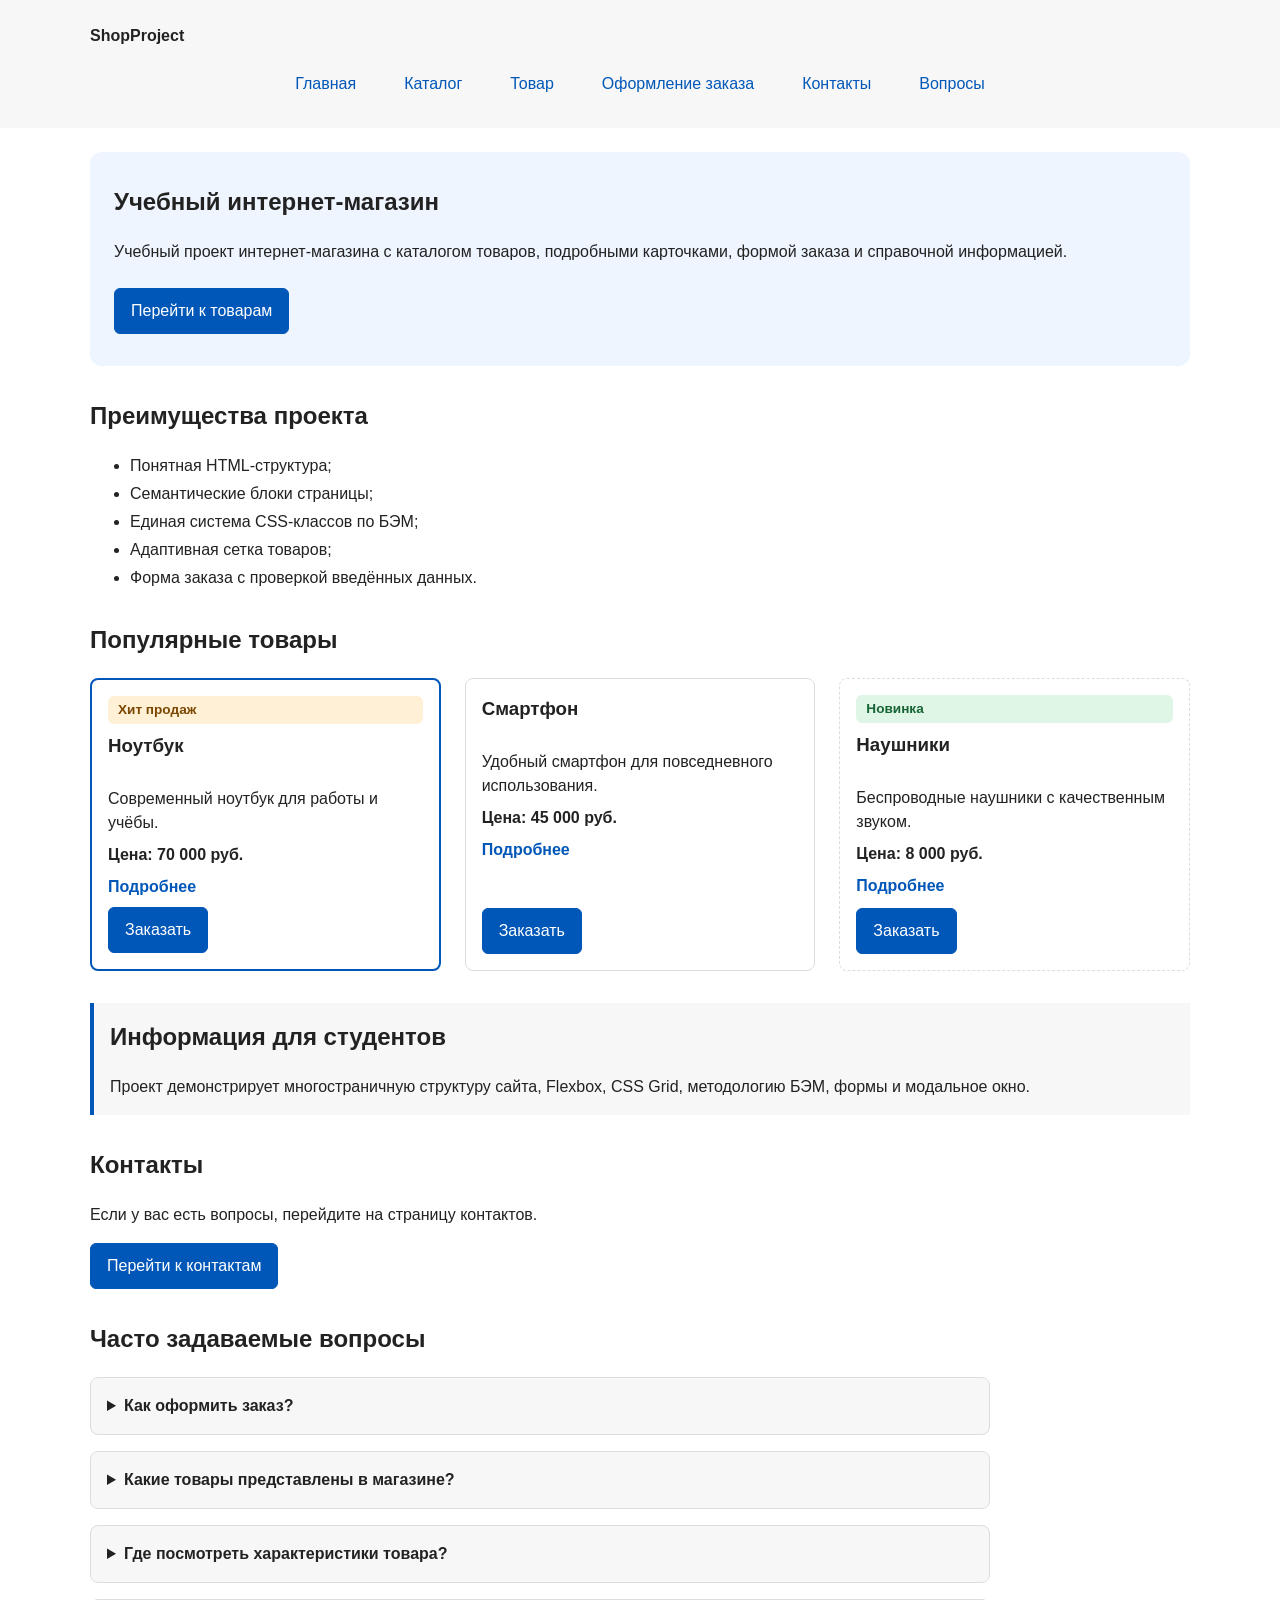
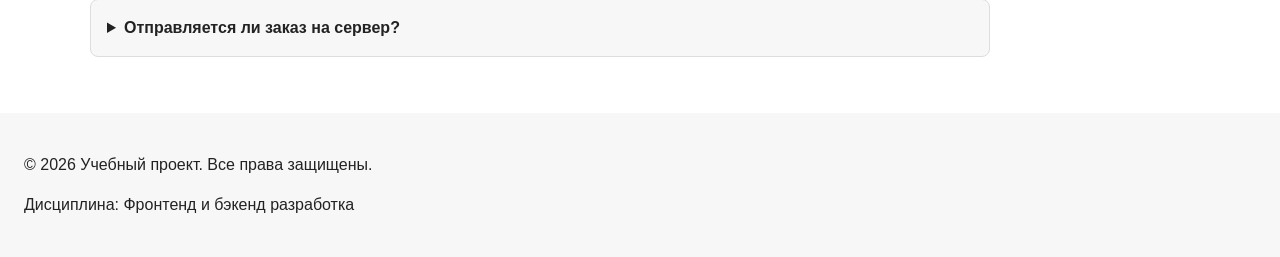
==== commit ce17c716: "feat: add KR1 pages and improvements" ====
--- a/index.html
+++ b/index.html
@@ -4,6 +4,7 @@
 <head>
     <meta charset="UTF-8">
     <meta name="viewport" content="width=device-width, initial-scale=1.0">
+    <meta name="description" content="Учебный интернет-магазин: каталог товаров, информация о проекте и ответы на частые вопросы.">
     <title>Учебный интернет-магазин</title>
     <link rel="stylesheet" href="css/style.css">
     <script src="js/main.js" defer></script>
@@ -11,172 +12,216 @@
 
 <body>
 
-    <header class="site-header">
-        <div class="site-header__inner">
-            <a class="site-header__logo" href="index.html">ShopProject</a>
-
-            <nav class="site-nav" aria-label="Основная навигация">
-                <ul class="site-nav__list">
-                    <li class="site-nav__item"><a class="site-nav__link" href="index.html">Главная</a></li>
-                    <li class="site-nav__item"><a class="site-nav__link" href="catalog.html">Каталог</a></li>
-                    <li class="site-nav__item"><a class="site-nav__link" href="contacts.html">Контакты</a></li>
-                    <li class="site-nav__item"><a class="site-nav__link" href="index.html#advantages">Преимущества</a></li>
-                    <li class="site-nav__item"><a class="site-nav__link" href="index.html#popular">Популярные товары</a></li>
-                    <li class="site-nav__item"><a class="site-nav__link" href="index.html#contacts">Связаться</a></li>
-                </ul>
-            </nav>
+<header class="site-header">
+    <div class="site-header__inner">
+        <a class="site-header__logo" href="index.html">ShopProject</a>
+
+        <nav class="site-nav" aria-label="Основная навигация">
+            <ul class="site-nav__list">
+                <li class="site-nav__item"><a class="site-nav__link" href="index.html">Главная</a></li>
+                <li class="site-nav__item"><a class="site-nav__link" href="catalog.html">Каталог</a></li>
+                <li class="site-nav__item"><a class="site-nav__link" href="product.html">Товар</a></li>
+                <li class="site-nav__item"><a class="site-nav__link" href="order.html">Оформление заказа</a></li>
+                <li class="site-nav__item"><a class="site-nav__link" href="contacts.html">Контакты</a></li>
+                <li class="site-nav__item"><a class="site-nav__link" href="#faq">Вопросы</a></li>
+            </ul>
+        </nav>
+    </div>
+</header>
+
+<main>
+
+    <section class="hero">
+        <h1 class="hero__title">Учебный интернет-магазин</h1>
+        <p class="hero__description">
+            Учебный проект интернет-магазина с каталогом товаров,
+            подробными карточками, формой заказа и справочной информацией.
+        </p>
+        <a class="button button--primary" href="catalog.html">Перейти к товарам</a>
+    </section>
+
+    <section class="section" id="advantages">
+        <h2 class="section__title">Преимущества проекта</h2>
+        <ul class="advantages-list">
+            <li class="advantages-list__item">Понятная HTML-структура;</li>
+            <li class="advantages-list__item">Семантические блоки страницы;</li>
+            <li class="advantages-list__item">Единая система CSS-классов по БЭМ;</li>
+            <li class="advantages-list__item">Адаптивная сетка товаров;</li>
+            <li class="advantages-list__item">Форма заказа с проверкой введённых данных.</li>
+        </ul>
+    </section>
+
+    <section class="section" id="popular">
+        <h2 class="section__title">Популярные товары</h2>
+
+        <div class="products-grid">
+
+            <article class="product-card product-card--featured">
+                <span class="product-card__badge product-card__badge--hit">Хит продаж</span>
+                <h3 class="product-card__title">Ноутбук</h3>
+                <p class="product-card__description">Современный ноутбук для работы и учёбы.</p>
+                <p class="product-card__price">Цена: 70 000 руб.</p>
+                <a class="product-card__details-link" href="product.html">Подробнее</a>
+                <button class="button button--primary product-card__button" type="button" data-product="Ноутбук">Заказать</button>
+            </article>
+
+            <article class="product-card">
+                <h3 class="product-card__title">Смартфон</h3>
+                <p class="product-card__description">Удобный смартфон для повседневного использования.</p>
+                <p class="product-card__price">Цена: 45 000 руб.</p>
+                <a class="product-card__details-link" href="product.html">Подробнее</a>
+                <button class="button button--primary product-card__button" type="button" data-product="Смартфон">Заказать</button>
+            </article>
+
+            <article class="product-card product-card--new">
+                <span class="product-card__badge product-card__badge--new">Новинка</span>
+                <h3 class="product-card__title">Наушники</h3>
+                <p class="product-card__description">Беспроводные наушники с качественным звуком.</p>
+                <p class="product-card__price">Цена: 8 000 руб.</p>
+                <a class="product-card__details-link" href="product.html">Подробнее</a>
+                <button class="button button--primary product-card__button" type="button" data-product="Наушники">Заказать</button>
+            </article>
+
         </div>
-    </header>
-
-    <main>
-        <section class="hero">
-            <h1 class="hero__title">Учебный интернет-магазин</h1>
-            <p class="hero__description">
-                Это стартовая страница учебного frontend-проекта.
-                В дальнейшем на её основе будет разработан
-                многостраничный сайт интернет-магазина или каталога услуг.
-            </p>
-            <a class="button button--primary" href="#popular">Перейти к товарам</a>
-        </section>
-
-        <section class="section" id="advantages">
-            <h2 class="section__title">Преимущества проекта</h2>
-            <ul class="advantages-list">
-                <li class="advantages-list__item">Понятная HTML-структура;</li>
-                <li class="advantages-list__item">Семантические блоки страницы;</li>
-                <li class="advantages-list__item">Подключение внешнего CSS-файла;</li>
-                <li class="advantages-list__item">Подготовка к разработке многостраничного сайта.</li>
-            </ul>
-        </section>
-
-        <section class="section" id="popular">
-            <h2 class="section__title">Популярные товары</h2>
-
-            <div class="products-grid">
-                <article class="product-card product-card--featured">
-                    <h3 class="product-card__title">Товар 1</h3>
-                    <p class="product-card__description">Краткое описание учебного товара.</p>
-                    <p class="product-card__price">Цена: 1000 руб.</p>
-                    <button class="button button--primary product-card__button" type="button" data-product="Товар 1">Заказать</button>
-                </article>
-
-                <article class="product-card">
-                    <h3 class="product-card__title">Товар 2</h3>
-                    <p class="product-card__description">Краткое описание учебного товара.</p>
-                    <p class="product-card__price">Цена: 1500 руб.</p>
-                    <button class="button button--primary product-card__button" type="button" data-product="Товар 2">Заказать</button>
-                </article>
-
-                <article class="product-card">
-                    <h3 class="product-card__title">Товар 3</h3>
-                    <p class="product-card__description">Краткое описание учебного товара.</p>
-                    <p class="product-card__price">Цена: 2000 руб.</p>
-                    <button class="button button--primary product-card__button" type="button" data-product="Товар 3">Заказать</button>
-                </article>
-            </div>
-        </section>
-
-        <aside class="aside-info">
-            <h2 class="aside-info__title">Информация для студентов</h2>
-            <p class="aside-info__text">
-                На следующих практических занятиях этот проект будет расширяться:
-                появятся формы, модальное окно, дополнительные страницы, Flex/Grid,
-                БЭМ-структура и адаптивная версия сайта.
-            </p>
-        </aside>
-
-        <section class="section" id="contacts">
-            <h2 class="section__title">Контакты</h2>
-            <p class="section__text">
-                Если у вас есть вопросы, свяжитесь с нами
-                через форму обратной связи.
-            </p>
-            <a class="button button--primary" href="contacts.html">Перейти к контактам</a>
-        </section>
-    </main>
-
-    <div class="modal" id="orderModal" aria-hidden="true">
-        <div class="modal__overlay" data-modal-close></div>
-
-        <div class="modal__content"
-             role="dialog"
-             aria-modal="true"
-             aria-labelledby="orderModalTitle">
-
-            <button class="button button--secondary order-dialog__close"
-                    type="button"
-                    aria-label="Закрыть окно"
-                    data-modal-close>
-                &times;
-            </button>
-
-            <h2 class="order-dialog__title" id="orderModalTitle">Оформление заявки</h2>
-
-            <form class="order-form" id="orderForm" novalidate>
-                <input type="hidden" id="productInput" name="product">
-
-                <div class="order-form__field">
-                    <label class="order-form__label" for="nameInput">Имя</label>
-                    <input class="order-form__input" type="text" id="nameInput" name="name" placeholder="Введите имя" required>
-                    <span class="order-form__error" id="nameError"></span>
-                </div>
-
-                <div class="order-form__field">
-                    <label class="order-form__label" for="phoneInput">Телефон</label>
-                    <input class="order-form__input" type="tel" id="phoneInput" name="phone" placeholder="+7 (___) ___-__-__" required>
-                    <span class="order-form__error" id="phoneError"></span>
-                </div>
-
-                <div class="order-form__field">
-                    <label class="order-form__label" for="emailInput">Email</label>
-                    <input class="order-form__input" type="email" id="emailInput" name="email" placeholder="example@mail.ru" required>
-                    <span class="order-form__error" id="emailError"></span>
-                </div>
-
-                <div class="order-form__field">
-                    <label class="order-form__label" for="dateInput">Дата</label>
-                    <input class="order-form__input" type="date" id="dateInput" name="date" required>
-                    <span class="order-form__error" id="dateError"></span>
-                </div>
-
-                <div class="order-form__field">
-                    <label class="order-form__label" for="topicInput">Товар</label>
-                    <select class="order-form__select" id="topicInput" name="topic" required>
-                        <option value="">Выберите товар</option>
-                        <option value="Товар 1">Товар 1</option>
-                        <option value="Товар 2">Товар 2</option>
-                        <option value="Товар 3">Товар 3</option>
-                    </select>
-                    <span class="order-form__error" id="topicError"></span>
-                </div>
-
-                <div class="order-form__field">
-                    <label class="order-form__label" for="consentInput">
-                        <input class="order-form__checkbox" type="checkbox" id="consentInput" name="consent" required>
-                        Я согласен(на) на обработку данных
-                    </label>
-                    <span class="order-form__error" id="consentError"></span>
-                </div>
-
-                <div class="order-form__field">
-                    <label class="order-form__label" for="commentInput">Комментарий</label>
-                    <textarea class="order-form__textarea" id="commentInput" name="comment" rows="4" placeholder="Ваш комментарий"></textarea>
-                    <span class="order-form__error" id="commentError"></span>
-                </div>
-
-                <div class="order-form__actions">
-                    <button class="button button--primary" type="submit">Отправить заявку</button>
-                </div>
-
-                <p class="success-message" id="successMessage"></p>
-            </form>
+    </section>
+
+    <aside class="aside-info">
+        <h2 class="aside-info__title">Информация для студентов</h2>
+        <p class="aside-info__text">
+            Проект демонстрирует многостраничную структуру сайта,
+            Flexbox, CSS Grid, методологию БЭМ, формы и модальное окно.
+        </p>
+    </aside>
+
+    <section class="section" id="contacts">
+        <h2 class="section__title">Контакты</h2>
+        <p class="section__text">
+            Если у вас есть вопросы, перейдите на страницу контактов.
+        </p>
+        <a class="button button--primary" href="contacts.html">Перейти к контактам</a>
+    </section>
+
+    <section class="section faq" id="faq">
+        <h2 class="section__title">Часто задаваемые вопросы</h2>
+
+        <div class="faq__list">
+            <details class="faq__item">
+                <summary class="faq__question">Как оформить заказ?</summary>
+                <p class="faq__answer">
+                    Выберите товар в каталоге и нажмите «Заказать»,
+                    либо перейдите на страницу оформления заказа.
+                </p>
+            </details>
+
+            <details class="faq__item">
+                <summary class="faq__question">Какие товары представлены в магазине?</summary>
+                <p class="faq__answer">
+                    В учебном каталоге представлены ноутбук, смартфон,
+                    наушники и другие электронные устройства.
+                </p>
+            </details>
+
+            <details class="faq__item">
+                <summary class="faq__question">Где посмотреть характеристики товара?</summary>
+                <p class="faq__answer">
+                    Перейдите по ссылке «Подробнее» в карточке товара.
+                </p>
+            </details>
+
+            <details class="faq__item">
+                <summary class="faq__question">Отправляется ли заказ на сервер?</summary>
+                <p class="faq__answer">
+                    Нет. Это учебный проект, демонстрирующий интерфейс сайта.
+                    Реальная отправка заказов пока не настроена.
+                </p>
+            </details>
         </div>
+    </section>
+
+</main>
+
+<div class="modal" id="orderModal" aria-hidden="true">
+    <div class="modal__overlay" data-modal-close></div>
+
+    <div class="modal__content"
+         role="dialog"
+         aria-modal="true"
+         aria-labelledby="orderModalTitle">
+
+        <button class="button button--secondary order-dialog__close"
+                type="button"
+                aria-label="Закрыть окно"
+                data-modal-close>
+            &times;
+        </button>
+
+        <h2 class="order-dialog__title" id="orderModalTitle">Оформление заявки</h2>
+
+        <form class="order-form" id="orderForm" novalidate>
+            <input type="hidden" id="productInput" name="product">
+
+            <div class="order-form__field">
+                <label class="order-form__label" for="nameInput">Имя</label>
+                <input class="order-form__input" type="text" id="nameInput" name="name" placeholder="Введите имя" required>
+                <span class="order-form__error" id="nameError"></span>
+            </div>
+
+            <div class="order-form__field">
+                <label class="order-form__label" for="phoneInput">Телефон</label>
+                <input class="order-form__input" type="tel" id="phoneInput" name="phone" placeholder="+7 (___) ___-__-__" required>
+                <span class="order-form__error" id="phoneError"></span>
+            </div>
+
+            <div class="order-form__field">
+                <label class="order-form__label" for="emailInput">Email</label>
+                <input class="order-form__input" type="email" id="emailInput" name="email" placeholder="example@mail.ru" required>
+                <span class="order-form__error" id="emailError"></span>
+            </div>
+
+            <div class="order-form__field">
+                <label class="order-form__label" for="dateInput">Дата</label>
+                <input class="order-form__input" type="date" id="dateInput" name="date" required>
+                <span class="order-form__error" id="dateError"></span>
+            </div>
+
+            <div class="order-form__field">
+                <label class="order-form__label" for="topicInput">Товар</label>
+                <select class="order-form__select" id="topicInput" name="topic" required>
+                    <option value="">Выберите товар</option>
+                    <option value="Ноутбук">Ноутбук</option>
+                    <option value="Смартфон">Смартфон</option>
+                    <option value="Наушники">Наушники</option>
+                </select>
+                <span class="order-form__error" id="topicError"></span>
+            </div>
+
+            <div class="order-form__field">
+                <label class="order-form__label" for="consentInput">
+                    <input class="order-form__checkbox" type="checkbox" id="consentInput" name="consent" required>
+                    Я согласен(на) на обработку данных
+                </label>
+                <span class="order-form__error" id="consentError"></span>
+            </div>
+
+            <div class="order-form__field">
+                <label class="order-form__label" for="commentInput">Комментарий</label>
+                <textarea class="order-form__textarea" id="commentInput" name="comment" rows="4" placeholder="Ваш комментарий"></textarea>
+                <span class="order-form__error" id="commentError"></span>
+            </div>
+
+            <div class="order-form__actions">
+                <button class="button button--primary" type="submit">Отправить заявку</button>
+            </div>
+
+            <p class="success-message" id="successMessage"></p>
+        </form>
     </div>
-
-    <footer class="site-footer">
-        <p class="site-footer__text">&copy; 2026 Учебный проект. Все права защищены.</p>
-        <p class="site-footer__text">Дисциплина: Фронтенд и бэкенд разработка</p>
-    </footer>
+</div>
+
+<footer class="site-footer">
+    <p class="site-footer__text">&copy; 2026 Учебный проект. Все права защищены.</p>
+    <p class="site-footer__text">Дисциплина: Фронтенд и бэкенд разработка</p>
+</footer>
 
 </body>
 </html>
--- a/css/style.css
+++ b/css/style.css
@@ -547,3 +547,191 @@
     outline: 2px dashed var(--color-primary);
     outline-offset: 4px;
 }
+
+
+/* ========================================
+   КР-1: подробная карточка товара
+======================================== */
+
+.product-detail__layout {
+    display: grid;
+    grid-template-columns: repeat(2, minmax(0, 1fr));
+    gap: var(--space-lg);
+    align-items: start;
+}
+
+.product-detail__image-placeholder {
+    display: flex;
+    align-items: center;
+    justify-content: center;
+    min-height: 280px;
+    padding: var(--space-lg);
+    border: 1px solid var(--color-border);
+    border-radius: var(--radius-md);
+    background: var(--color-surface);
+    color: var(--color-text);
+    text-align: center;
+}
+
+.product-detail__info {
+    display: grid;
+    gap: var(--space-md);
+}
+
+.product-detail__description {
+    line-height: 1.7;
+}
+
+.product-detail__subtitle {
+    margin-bottom: 0;
+}
+
+.product-detail__order-link {
+    justify-self: start;
+}
+
+/* Таблица характеристик */
+
+.product-table {
+    width: 100%;
+    border-collapse: collapse;
+}
+
+.product-table caption {
+    padding: var(--space-sm);
+    font-weight: bold;
+    text-align: left;
+}
+
+.product-table th,
+.product-table td {
+    padding: var(--space-sm) var(--space-md);
+    border: 1px solid var(--color-border);
+    text-align: left;
+}
+
+.product-table th {
+    background: var(--color-surface);
+}
+
+/* Бейджи карточек */
+
+.product-card__badge {
+    display: inline-block;
+    justify-self: start;
+    padding: 4px 10px;
+    border-radius: var(--radius-sm);
+    font-size: 0.85rem;
+    font-weight: bold;
+}
+
+.product-card__badge--hit {
+    background: #fff0d6;
+    color: #7a4700;
+}
+
+.product-card__badge--new {
+    background: #dff5e5;
+    color: #176534;
+}
+
+/* ========================================
+   КР-1: страница оформления заказа
+======================================== */
+
+.order-page__form {
+    max-width: 640px;
+    margin-top: var(--space-lg);
+}
+
+.order-form__label--checkbox {
+    display: flex;
+    align-items: center;
+    gap: var(--space-sm);
+}
+
+.order-page__note {
+    color: var(--color-text-muted, #666);
+    font-size: 0.9rem;
+    line-height: 1.5;
+}
+
+/* Адаптация новых страниц */
+
+@media (max-width: 700px) {
+    .product-detail__layout {
+        grid-template-columns: 1fr;
+    }
+
+    .product-table th,
+    .product-table td {
+        padding: var(--space-sm);
+    }
+}
+
+
+/* КР-1: варианты карточек товаров */
+
+.product-card--featured {
+    border: 2px solid var(--color-primary);
+}
+
+.product-card--new {
+    border-style: dashed;
+}
+
+.product-card__details-link {
+    color: var(--color-primary);
+    text-decoration: none;
+    font-weight: 600;
+}
+
+.product-card__details-link:hover {
+    text-decoration: underline;
+}
+
+.product-card__badge {
+    display: inline-block;
+    justify-self: start;
+    padding: 4px 10px;
+    border-radius: var(--radius-sm);
+    font-size: 0.85rem;
+    font-weight: bold;
+}
+
+.product-card__badge--hit {
+    background: #fff0d6;
+    color: #7a4700;
+}
+
+.product-card__badge--new {
+    background: #dff5e5;
+    color: #176534;
+}
+
+
+/* КР-1: блок часто задаваемых вопросов */
+
+.faq__list {
+    display: grid;
+    gap: var(--space-md);
+    max-width: 900px;
+}
+
+.faq__item {
+    padding: var(--space-md);
+    border: 1px solid var(--color-border);
+    border-radius: var(--radius-md);
+    background: var(--color-surface);
+}
+
+.faq__question {
+    cursor: pointer;
+    font-weight: 600;
+    line-height: 1.5;
+}
+
+.faq__answer {
+    margin-bottom: 0;
+    line-height: 1.7;
+}
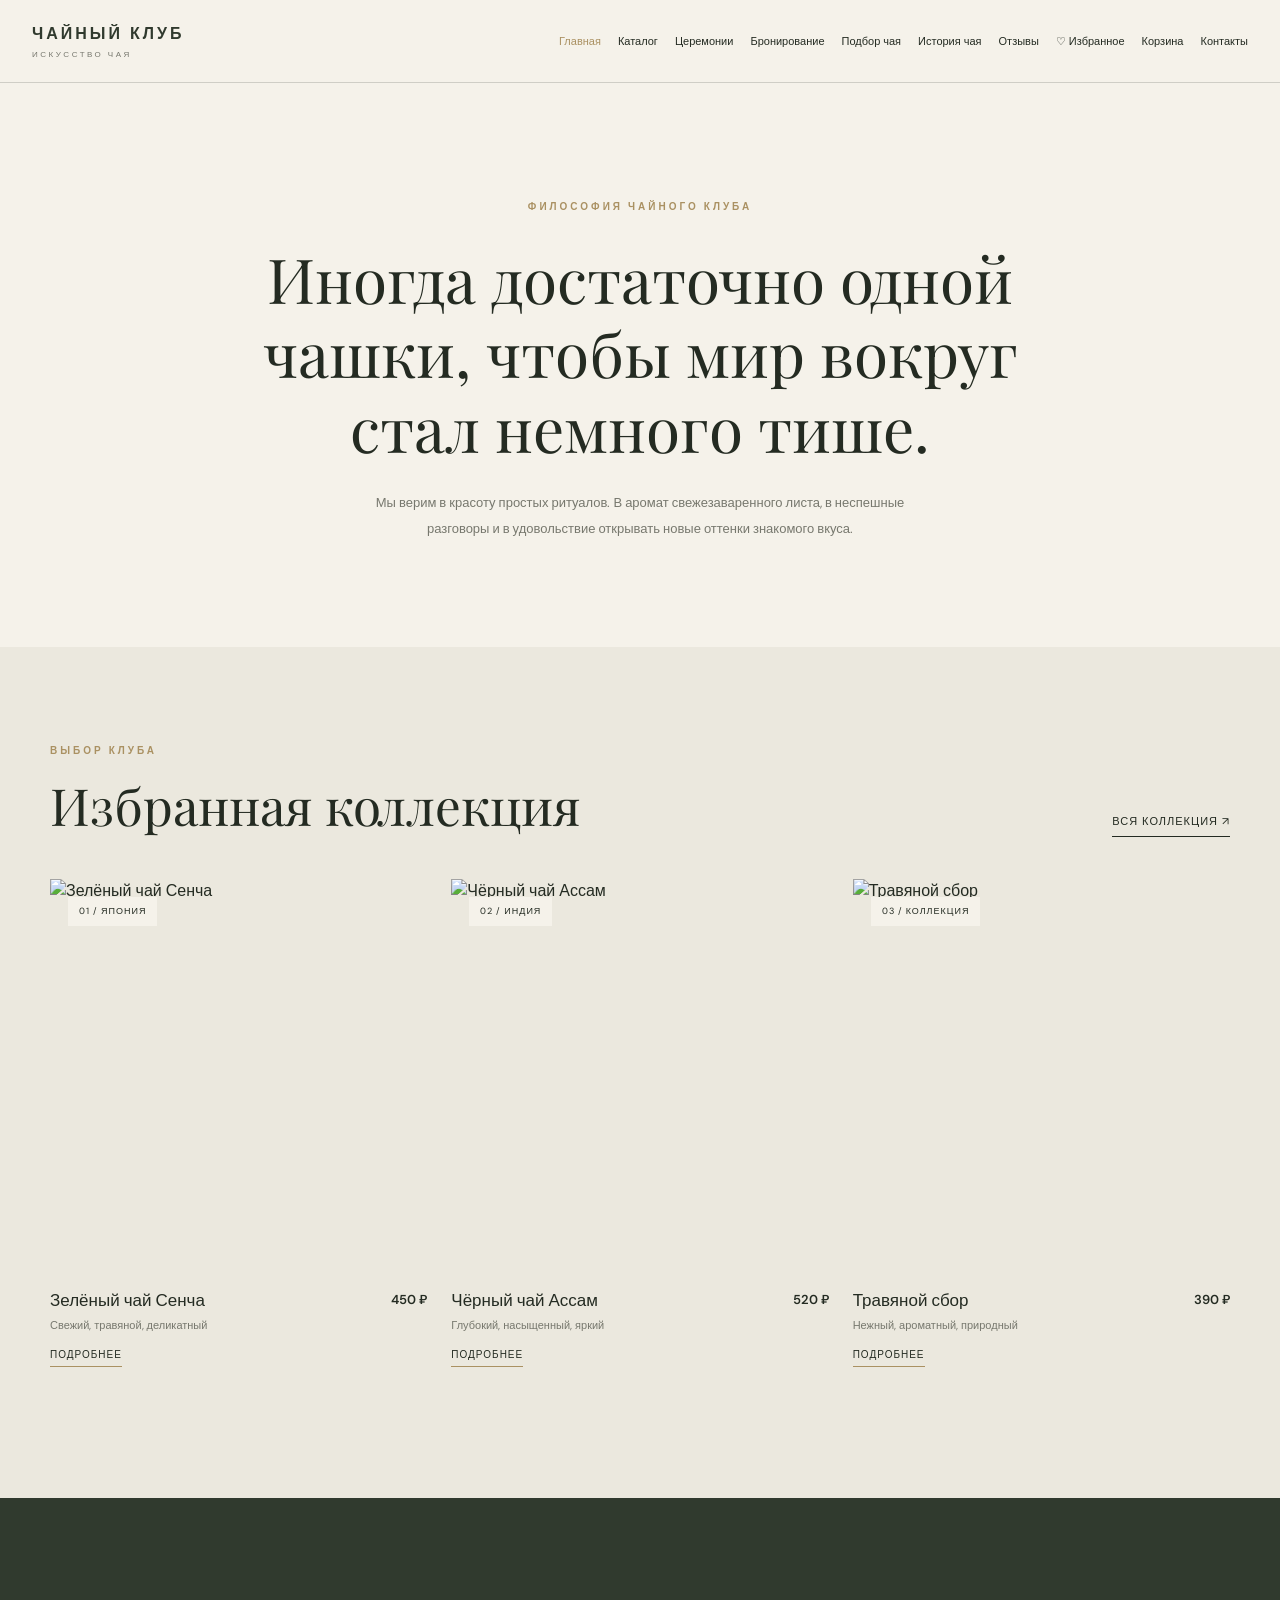
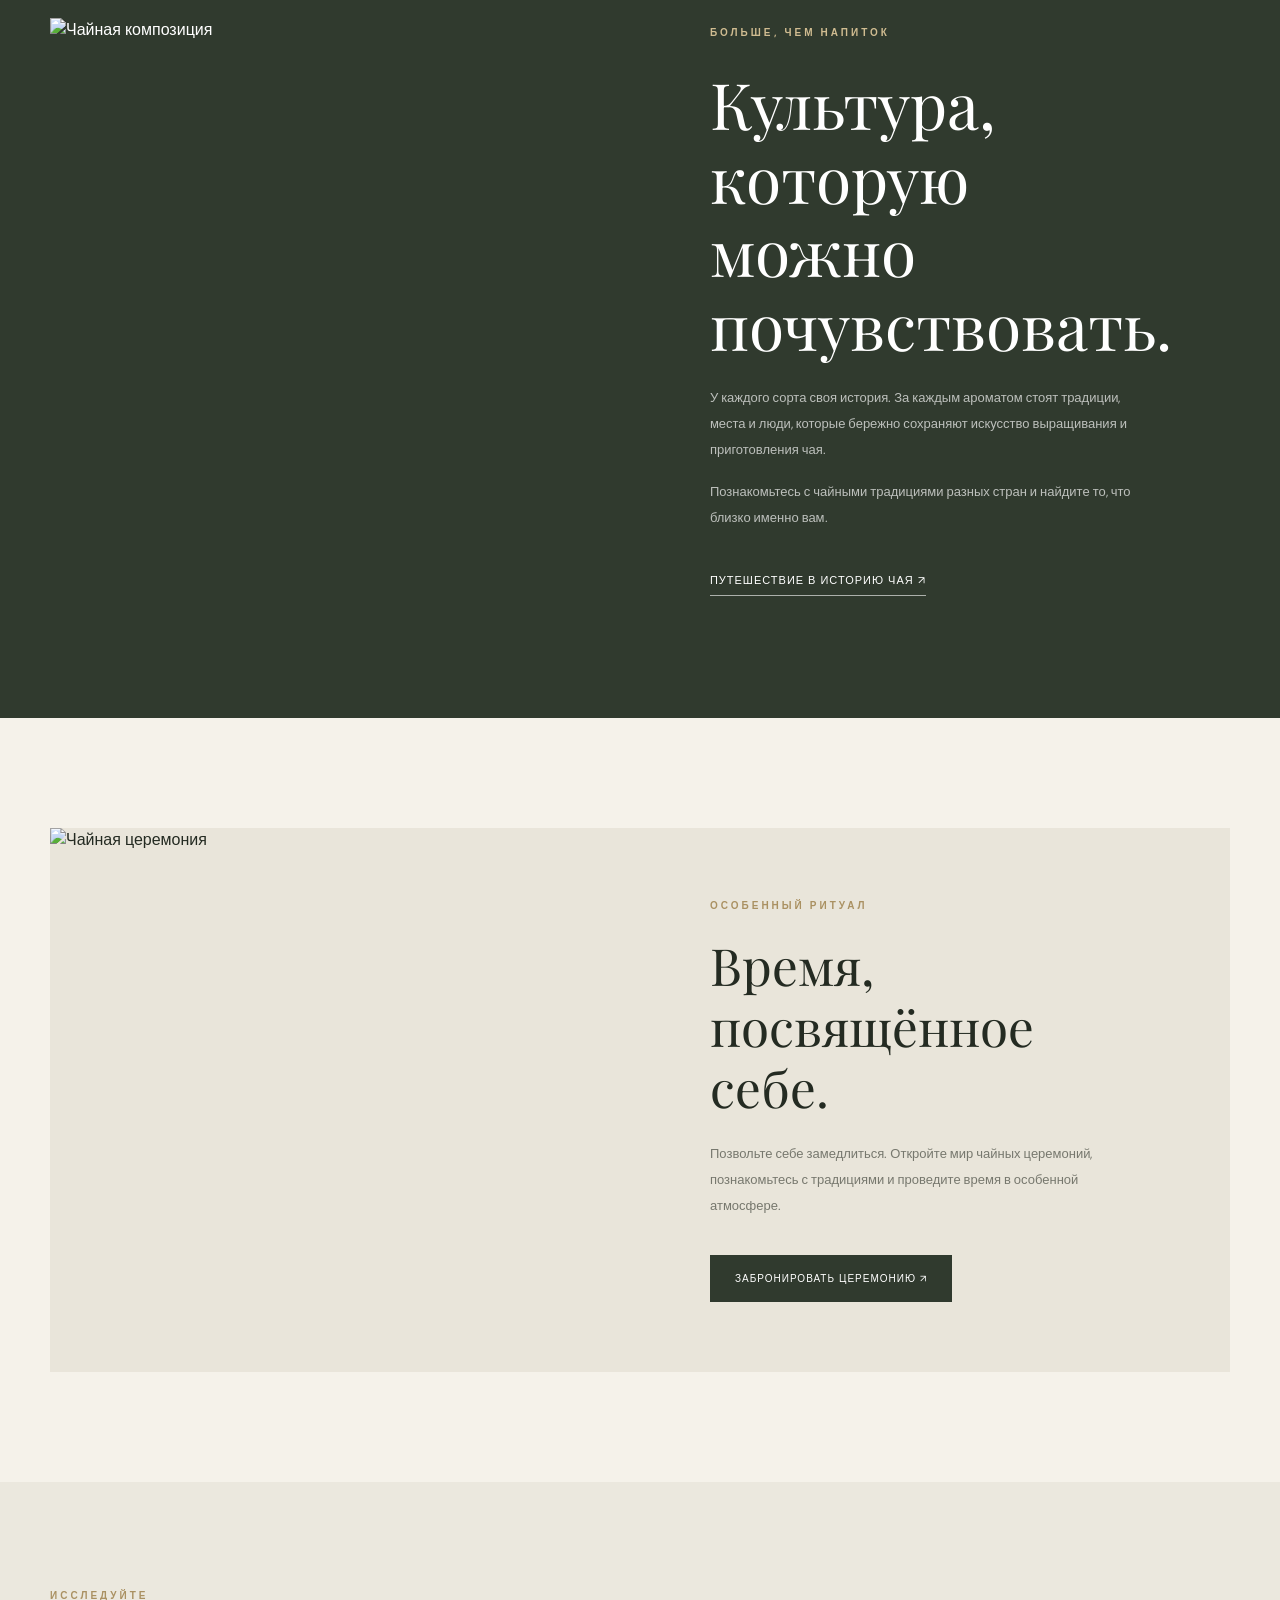
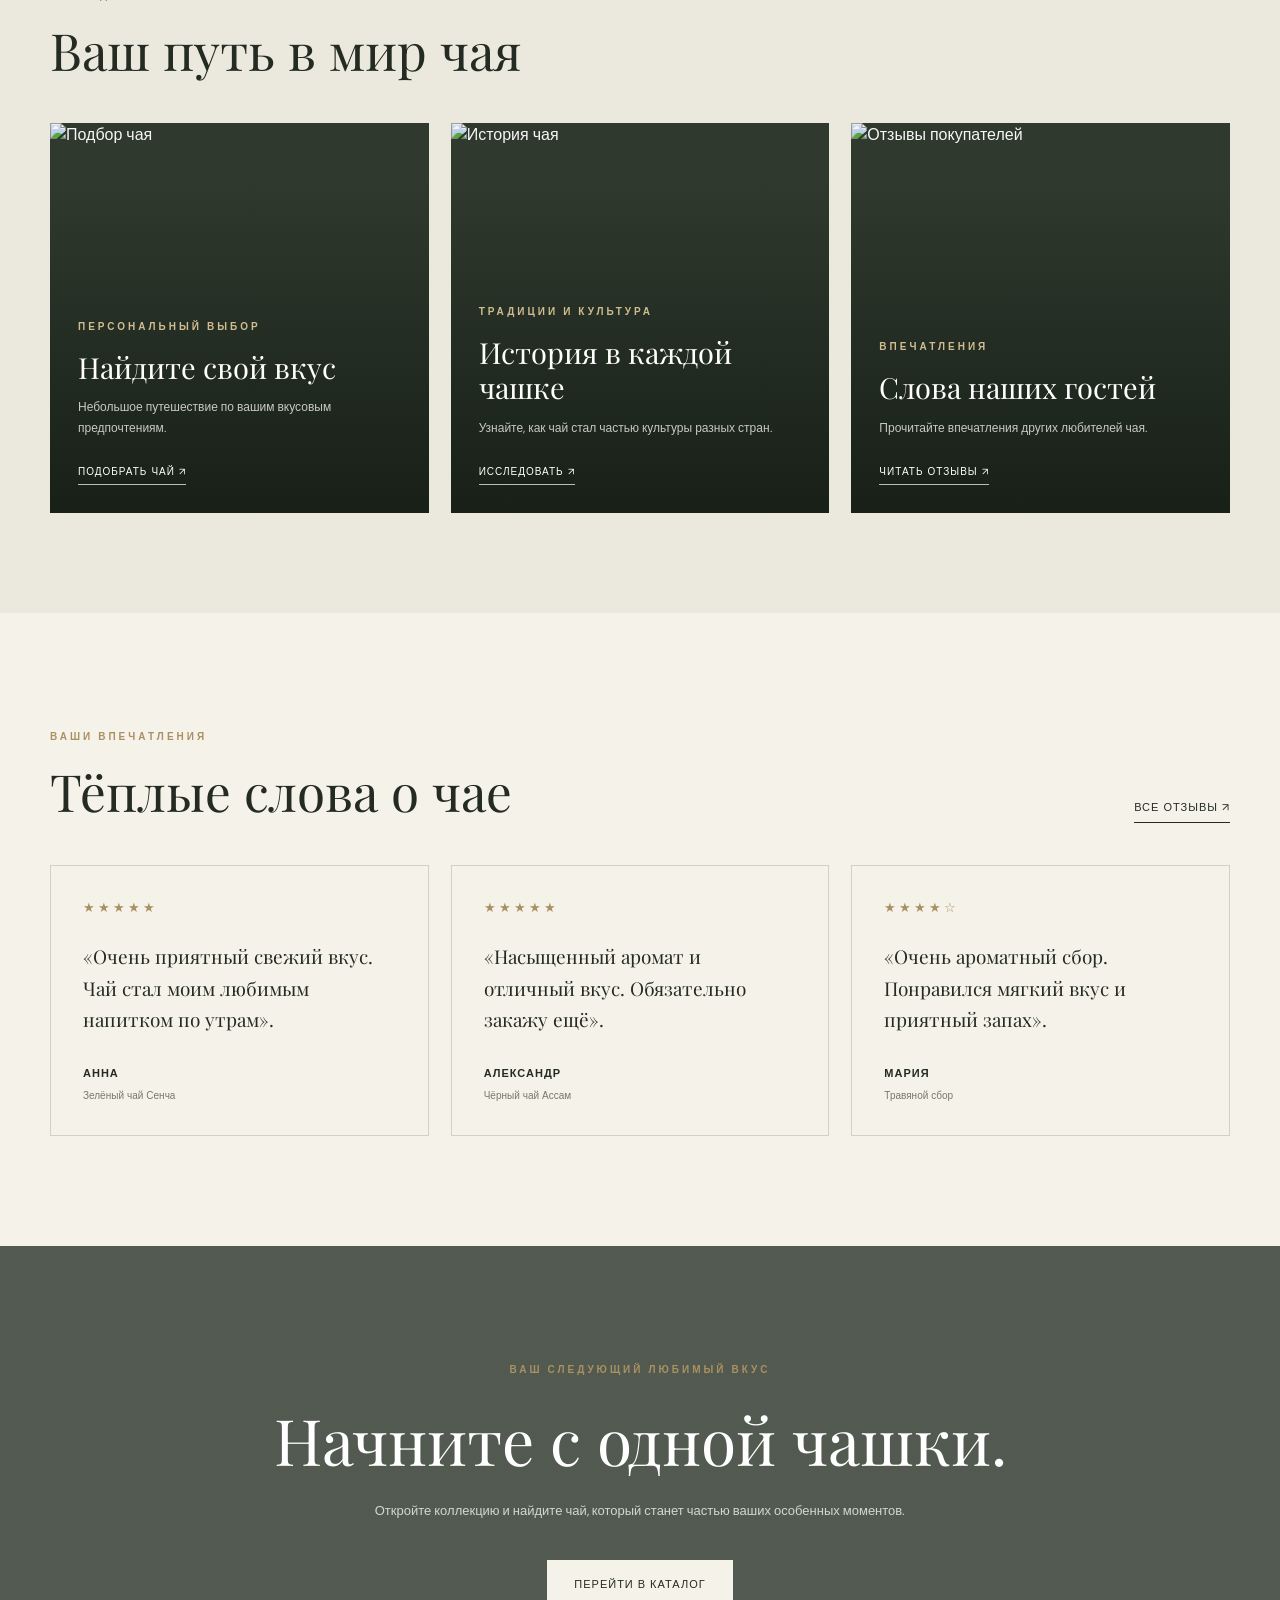
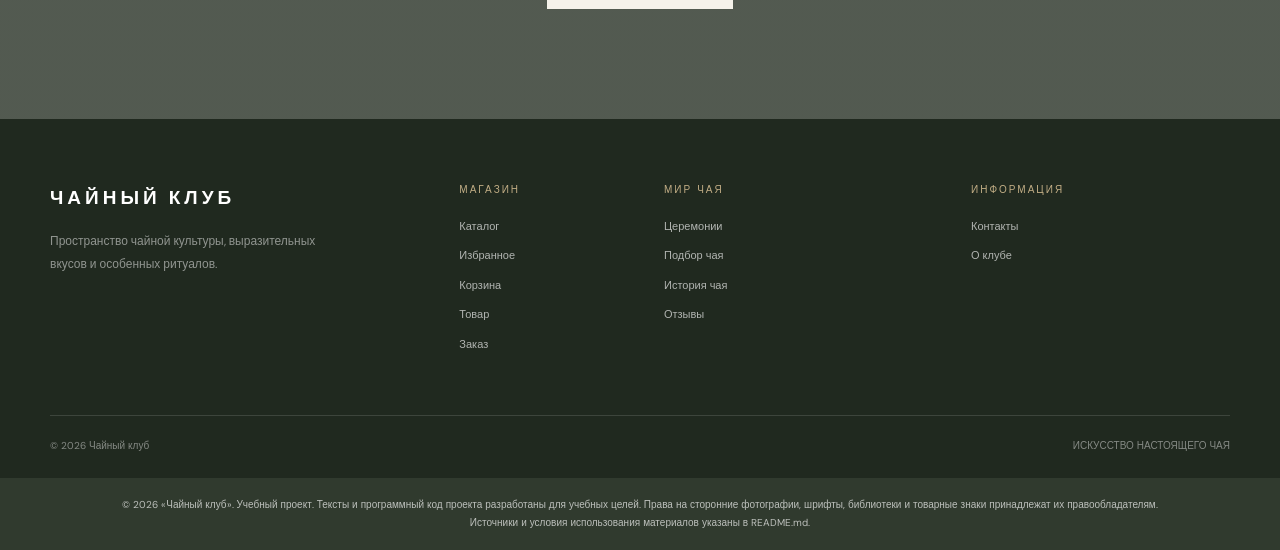
==== commit d604e3c1: "Update tea club website with practices 1-7" ====
--- a/index.html
+++ b/index.html
@@ -4,224 +4,1233 @@
 <head>
     <meta charset="UTF-8">
     <meta name="viewport" content="width=device-width, initial-scale=1.0">
-    <meta name="description" content="Учебный интернет-магазин: каталог товаров, информация о проекте и ответы на частые вопросы.">
-    <title>Учебный интернет-магазин</title>
-    <link rel="stylesheet" href="css/style.css">
-    <script src="js/main.js" defer></script>
+
+    <title>ЧАЙНЫЙ КЛУБ — искусство настоящего чая</title>
+  <meta name="description" content="Главная страница Чайного клуба: культура чая, популярные сорта и знакомство с коллекцией.">
+
+    <link rel="preconnect" href="https://fonts.googleapis.com">
+    <link rel="preconnect" href="https://fonts.gstatic.com" crossorigin>
+    <link href="https://fonts.googleapis.com/css2?family=DM+Sans:wght@400;500;600;700&family=Playfair+Display:wght@400;500;600;700&display=swap" rel="stylesheet">
+
+    <link href="https://cdn.jsdelivr.net/npm/bootstrap@5.3.3/dist/css/bootstrap.min.css" rel="stylesheet">
+
+    <style>
+        :root {
+            --ink: #242b22;
+            --olive: #485442;
+            --olive-dark: #303a2e;
+            --cream: #f5f2ea;
+            --paper: #ebe7dc;
+            --muted: #77786e;
+            --gold: #aa9162;
+            --line: rgba(36,43,34,.17);
+        }
+
+        * {
+            box-sizing: border-box;
+        }
+
+        html {
+            scroll-behavior: smooth;
+        }
+
+        body {
+            margin: 0;
+            background: var(--cream);
+            color: var(--ink);
+            font-family: "DM Sans", sans-serif;
+            font-weight: 400;
+        }
+
+        a {
+            color: inherit;
+            text-decoration: none;
+        }
+
+        img {
+            display: block;
+            max-width: 100%;
+        }
+
+        .container-premium {
+            width: min(1320px, calc(100% - 100px));
+            margin: auto;
+        }
+
+        .eyebrow {
+            font-size: 10px;
+            letter-spacing: 3px;
+            text-transform: uppercase;
+            color: var(--gold);
+            font-weight: 700;
+        }
+
+        .serif {
+            font-family: "Playfair Display", Georgia, serif;
+            font-weight: 400;
+        }
+
+        /* NAVIGATION */
+
+        .premium-nav {
+            position: relative;
+            z-index: 100;
+            background: var(--cream);
+            border-bottom: 1px solid var(--line);
+        }
+
+        .nav-inner {
+            min-height: 82px;
+            display: flex;
+            align-items: center;
+            justify-content: space-between;
+            gap: 30px;
+        }
+
+        .brand {
+            font-size: 18px;
+            letter-spacing: 4px;
+            font-weight: 700;
+            white-space: nowrap;
+        }
+
+        .brand small {
+            display: block;
+            font-size: 8px;
+            font-weight: 500;
+            letter-spacing: 3px;
+            color: var(--muted);
+            margin-top: 4px;
+        }
+
+        .nav-links {
+            display: flex;
+            align-items: center;
+            gap: 26px;
+            font-size: 12px;
+        }
+
+        .nav-links a {
+            transition: color .2s;
+        }
+
+        .nav-links a:hover {
+            color: var(--gold);
+        }
+
+        .nav-actions {
+            display: flex;
+            gap: 18px;
+            align-items: center;
+            font-size: 12px;
+            white-space: nowrap;
+        }
+
+        .nav-menu-btn {
+            display: none;
+            background: none;
+            border: 1px solid var(--line);
+            padding: 9px 13px;
+            font-size: 12px;
+        }
+
+        /* HERO */
+
+        .hero {
+            min-height: 700px;
+            position: relative;
+            display: flex;
+            align-items: center;
+            overflow: hidden;
+            background: #323c30;
+            color: white;
+        }
+
+        .hero-image {
+            position: absolute;
+            inset: 0;
+            width: 100%;
+            height: 100%;
+            object-fit: cover;
+            object-position: center 55%;
+        }
+
+        .hero::after {
+            content: "";
+            position: absolute;
+            inset: 0;
+            background: linear-gradient(
+                90deg,
+                rgba(22,29,22,.88) 0%,
+                rgba(22,29,22,.65) 42%,
+                rgba(22,29,22,.08) 100%
+            );
+        }
+
+        .hero-content {
+            position: relative;
+            z-index: 2;
+            width: min(1320px, calc(100% - 100px));
+            margin: auto;
+            padding: 90px 0;
+        }
+
+        .hero .eyebrow {
+            color: #d0bc91;
+        }
+
+        .hero h1 {
+            max-width: 760px;
+            font-size: clamp(52px, 7vw, 100px);
+            line-height: 1.04;
+            margin: 32px 0 24px;
+            letter-spacing: -2px;
+        }
+
+        .hero-description {
+            max-width: 420px;
+            color: rgba(255,255,255,.78);
+            line-height: 1.9;
+            font-size: 14px;
+        }
+
+        .hero-buttons {
+            display: flex;
+            gap: 15px;
+            margin-top: 38px;
+            flex-wrap: wrap;
+        }
+
+        .button-light {
+            display: inline-flex;
+            align-items: center;
+            justify-content: center;
+            padding: 16px 27px;
+            background: var(--cream);
+            color: var(--ink);
+            font-size: 11px;
+            letter-spacing: 1px;
+            text-transform: uppercase;
+            transition: .25s;
+        }
+
+        .button-light:hover {
+            background: white;
+            transform: translateY(-2px);
+        }
+
+        .button-outline-light {
+            display: inline-flex;
+            align-items: center;
+            justify-content: center;
+            padding: 15px 26px;
+            border: 1px solid rgba(255,255,255,.55);
+            color: white;
+            font-size: 11px;
+            letter-spacing: 1px;
+            text-transform: uppercase;
+            transition: .25s;
+        }
+
+        .button-outline-light:hover {
+            background: white;
+            color: var(--ink);
+        }
+
+        .hero-note {
+            position: absolute;
+            right: 50px;
+            bottom: 36px;
+            z-index: 2;
+            font-size: 9px;
+            letter-spacing: 2px;
+            color: rgba(255,255,255,.75);
+            text-transform: uppercase;
+        }
+
+        /* INTRO */
+
+        .intro {
+            padding: 110px 0 105px;
+            text-align: center;
+        }
+
+        .intro h2 {
+            max-width: 850px;
+            margin: 25px auto;
+            font-size: clamp(34px, 5vw, 62px);
+            line-height: 1.2;
+        }
+
+        .intro p {
+            max-width: 590px;
+            margin: auto;
+            color: var(--muted);
+            font-size: 13px;
+            line-height: 2;
+        }
+
+        /* COLLECTION */
+
+        .collection {
+            padding: 90px 0 110px;
+            background: #ebe8de;
+        }
+
+        .section-heading {
+            display: flex;
+            align-items: end;
+            justify-content: space-between;
+            gap: 25px;
+            margin-bottom: 42px;
+        }
+
+        .section-heading h2 {
+            font-size: clamp(35px, 4vw, 55px);
+            margin: 14px 0 0;
+        }
+
+        .minimal-link {
+            border-bottom: 1px solid var(--ink);
+            padding-bottom: 6px;
+            font-size: 11px;
+            letter-spacing: 1px;
+            text-transform: uppercase;
+        }
+
+        .product-grid {
+            display: grid;
+            grid-template-columns: repeat(3, 1fr);
+            gap: 24px;
+        }
+
+        .product-image {
+            position: relative;
+            overflow: hidden;
+            background: #ddd8ca;
+        }
+
+        .product-image img {
+            width: 100%;
+            height: 390px;
+            object-fit: cover;
+            transition: transform .6s;
+        }
+
+        .product-card:hover .product-image img {
+            transform: scale(1.045);
+        }
+
+        .product-tag {
+            position: absolute;
+            top: 18px;
+            left: 18px;
+            padding: 8px 11px;
+            background: var(--cream);
+            color: var(--ink);
+            font-size: 9px;
+            text-transform: uppercase;
+            letter-spacing: 1px;
+        }
+
+        .product-info {
+            padding: 21px 0;
+            display: flex;
+            justify-content: space-between;
+            gap: 15px;
+            align-items: start;
+        }
+
+        .product-info h3 {
+            font-size: 17px;
+            font-weight: 500;
+            margin: 0 0 7px;
+        }
+
+        .product-info p {
+            font-size: 11px;
+            color: var(--muted);
+            margin: 0;
+        }
+
+        .product-price {
+            font-size: 13px;
+            white-space: nowrap;
+            font-weight: 600;
+        }
+
+        .product-details {
+            display: inline-block;
+            margin-top: 13px;
+            font-size: 10px;
+            text-transform: uppercase;
+            letter-spacing: 1px;
+            border-bottom: 1px solid var(--gold);
+            padding-bottom: 4px;
+        }
+
+        /* BRAND STORY */
+
+        .story {
+            padding: 120px 0;
+            background: var(--olive-dark);
+            color: white;
+        }
+
+        .story-grid {
+            display: grid;
+            grid-template-columns: 1.05fr .95fr;
+            gap: 85px;
+            align-items: center;
+        }
+
+        .story-image {
+            width: 100%;
+            height: 580px;
+            object-fit: cover;
+        }
+
+        .story h2 {
+            font-size: clamp(40px, 5vw, 67px);
+            line-height: 1.15;
+            margin: 24px 0;
+        }
+
+        .story p {
+            color: rgba(255,255,255,.68);
+            font-size: 13px;
+            line-height: 2;
+            max-width: 430px;
+        }
+
+        .story .minimal-link {
+            display: inline-block;
+            margin-top: 25px;
+            border-color: rgba(255,255,255,.6);
+        }
+
+        .story .eyebrow {
+            color: #d0bc91;
+        }
+
+        /* EXPERIENCE */
+
+        .experience {
+            padding: 110px 0;
+        }
+
+        .experience-grid {
+            display: grid;
+            grid-template-columns: 1fr 1fr;
+            background: #e9e5da;
+        }
+
+        .experience-image {
+            min-height: 510px;
+            width: 100%;
+            height: 100%;
+            object-fit: cover;
+        }
+
+        .experience-content {
+            padding: 70px;
+            display: flex;
+            flex-direction: column;
+            justify-content: center;
+            align-items: flex-start;
+        }
+
+        .experience-content h2 {
+            font-size: clamp(36px, 4vw, 56px);
+            line-height: 1.2;
+            margin: 22px 0;
+        }
+
+        .experience-content p {
+            color: var(--muted);
+            font-size: 13px;
+            line-height: 2;
+            max-width: 400px;
+        }
+
+        .button-dark {
+            background: var(--olive-dark);
+            color: white;
+            padding: 16px 25px;
+            font-size: 10px;
+            text-transform: uppercase;
+            letter-spacing: 1px;
+            margin-top: 20px;
+            transition: .2s;
+        }
+
+        .button-dark:hover {
+            background: var(--gold);
+            color: white;
+        }
+
+        /* DISCOVER */
+
+        .discover {
+            padding: 100px 0;
+            background: #ebe8de;
+        }
+
+        .discover-grid {
+            display: grid;
+            grid-template-columns: repeat(3, 1fr);
+            gap: 22px;
+        }
+
+        .discover-card {
+            position: relative;
+            min-height: 390px;
+            overflow: hidden;
+            background: var(--olive-dark);
+            color: white;
+        }
+
+        .discover-card img {
+            position: absolute;
+            width: 100%;
+            height: 100%;
+            inset: 0;
+            object-fit: cover;
+            transition: transform .6s;
+        }
+
+        .discover-card:hover img {
+            transform: scale(1.05);
+        }
+
+        .discover-card::after {
+            content: "";
+            position: absolute;
+            inset: 0;
+            background: linear-gradient(
+                0deg,
+                rgba(21,29,21,.9),
+                rgba(21,29,21,.04) 85%
+            );
+        }
+
+        .discover-content {
+            position: absolute;
+            z-index: 2;
+            bottom: 28px;
+            left: 28px;
+            right: 28px;
+        }
+
+        .discover-content .eyebrow {
+            color: #d0bc91;
+        }
+
+        .discover-content h3 {
+            font-size: 29px;
+            margin: 13px 0;
+        }
+
+        .discover-content p {
+            font-size: 12px;
+            line-height: 1.7;
+            color: rgba(255,255,255,.75);
+        }
+
+        .discover-content a {
+            display: inline-block;
+            margin-top: 10px;
+            padding-bottom: 5px;
+            border-bottom: 1px solid rgba(255,255,255,.7);
+            font-size: 10px;
+            letter-spacing: 1px;
+            text-transform: uppercase;
+        }
+
+        /* REVIEWS */
+
+        .reviews {
+            padding: 110px 0;
+        }
+
+        .review-grid {
+            display: grid;
+            grid-template-columns: repeat(3, 1fr);
+            gap: 22px;
+        }
+
+        .review-card {
+            padding: 32px;
+            border: 1px solid var(--line);
+            background: transparent;
+        }
+
+        .review-stars {
+            color: var(--gold);
+            letter-spacing: 3px;
+            font-size: 13px;
+        }
+
+        .review-card blockquote {
+            font-family: "Playfair Display", Georgia, serif;
+            font-size: 19px;
+            line-height: 1.65;
+            margin: 24px 0 30px;
+        }
+
+        .review-card .review-name {
+            font-size: 11px;
+            font-weight: 700;
+            text-transform: uppercase;
+            letter-spacing: 1px;
+        }
+
+        .review-card .review-product {
+            font-size: 10px;
+            color: var(--muted);
+            margin-top: 6px;
+        }
+
+        /* FINAL CTA */
+
+        .final-cta {
+            position: relative;
+            padding: 110px 20px;
+            text-align: center;
+            color: white;
+            background:
+                linear-gradient(rgba(28,39,29,.75),rgba(28,39,29,.75)),
+                url("https://images.unsplash.com/photo-1687178888460-5dcbcd5c8c18?w=1600")
+                center/cover;
+        }
+
+        .final-cta h2 {
+            font-size: clamp(42px, 5vw, 65px);
+            margin: 22px 0;
+        }
+
+        .final-cta p {
+            color: rgba(255,255,255,.75);
+            font-size: 13px;
+        }
+
+        /* FOOTER */
+
+        .footer {
+            padding: 65px 0 25px;
+            background: #20291f;
+            color: white;
+        }
+
+        .footer-brand {
+            font-size: 19px;
+            letter-spacing: 4px;
+            font-weight: 700;
+        }
+
+        .footer-description {
+            max-width: 280px;
+            color: rgba(255,255,255,.5);
+            font-size: 12px;
+            line-height: 1.9;
+            margin-top: 18px;
+        }
+
+        .footer h4 {
+            font-size: 10px;
+            letter-spacing: 2px;
+            text-transform: uppercase;
+            color: #c1ad85;
+            margin-bottom: 22px;
+        }
+
+        .footer-links a {
+            display: block;
+            font-size: 11px;
+            color: rgba(255,255,255,.65);
+            margin-bottom: 13px;
+        }
+
+        .footer-links a:hover {
+            color: white;
+        }
+
+        .footer-bottom {
+            border-top: 1px solid rgba(255,255,255,.13);
+            margin-top: 50px;
+            padding-top: 22px;
+            color: rgba(255,255,255,.45);
+            font-size: 10px;
+            display: flex;
+            justify-content: space-between;
+            gap: 20px;
+            flex-wrap: wrap;
+        }
+
+        /* MOBILE */
+
+        @media (max-width: 1050px) {
+            .nav-links {
+                gap: 14px;
+            }
+
+            .nav-links a {
+                font-size: 10px;
+            }
+
+            .nav-actions {
+                display: none;
+            }
+
+            .experience-content {
+                padding: 40px;
+            }
+        }
+
+        @media (max-width: 850px) {
+            .container-premium,
+            .hero-content {
+                width: calc(100% - 40px);
+            }
+
+            .nav-inner {
+                flex-wrap: wrap;
+                padding: 18px 0;
+            }
+
+            .nav-menu-btn {
+                display: block;
+            }
+
+            .nav-links {
+                display: none;
+                width: 100%;
+                flex-direction: column;
+                align-items: flex-start;
+                gap: 0;
+                padding: 12px 0;
+                border-top: 1px solid var(--line);
+            }
+
+            .nav-links.open {
+                display: flex;
+            }
+
+            .nav-links a {
+                display: block;
+                padding: 10px 0;
+                font-size: 12px;
+            }
+
+            .product-grid,
+            .discover-grid,
+            .review-grid {
+                grid-template-columns: 1fr 1fr;
+            }
+
+            .story-grid,
+            .experience-grid {
+                grid-template-columns: 1fr;
+                gap: 35px;
+            }
+
+            .story-image {
+                height: 420px;
+            }
+
+            .experience-image {
+                min-height: 350px;
+            }
+        }
+
+        @media (max-width: 560px) {
+            .hero {
+                min-height: 650px;
+            }
+
+            .hero h1 {
+                font-size: 54px;
+            }
+
+            .hero-note {
+                right: 20px;
+                font-size: 8px;
+            }
+
+            .intro,
+            .collection,
+            .story,
+            .experience,
+            .discover,
+            .reviews {
+                padding: 70px 0;
+            }
+
+            .product-grid,
+            .discover-grid,
+            .review-grid {
+                grid-template-columns: 1fr;
+            }
+
+            .product-image img {
+                height: 320px;
+            }
+
+            .section-heading {
+                align-items: flex-start;
+                flex-direction: column;
+            }
+
+            .experience-content {
+                padding: 35px 25px;
+            }
+
+            .story-image {
+                height: 330px;
+            }
+
+            .final-cta {
+                padding: 80px 20px;
+            }
+
+            .footer-bottom {
+                flex-direction: column;
+            }
+        }
+    </style>
+    <link rel="stylesheet" href="css/site-components.css">
 </head>
 
 <body>
-
-<header class="site-header">
-    <div class="site-header__inner">
-        <a class="site-header__logo" href="index.html">ShopProject</a>
-
-        <nav class="site-nav" aria-label="Основная навигация">
-            <ul class="site-nav__list">
-                <li class="site-nav__item"><a class="site-nav__link" href="index.html">Главная</a></li>
-                <li class="site-nav__item"><a class="site-nav__link" href="catalog.html">Каталог</a></li>
-                <li class="site-nav__item"><a class="site-nav__link" href="product.html">Товар</a></li>
-                <li class="site-nav__item"><a class="site-nav__link" href="order.html">Оформление заказа</a></li>
-                <li class="site-nav__item"><a class="site-nav__link" href="contacts.html">Контакты</a></li>
-                <li class="site-nav__item"><a class="site-nav__link" href="#faq">Вопросы</a></li>
-            </ul>
-        </nav>
+<div data-site-header></div>
+
+
+<!-- NAVIGATION -->
+
+
+
+<!-- HERO -->
+
+
+
+<!-- INTRO -->
+<section class="intro">
+    <div class="container-premium">
+
+        <span class="eyebrow">Философия чайного клуба</span>
+
+        <h2 class="serif">
+            Иногда достаточно одной чашки,
+            чтобы мир вокруг стал немного тише.
+        </h2>
+
+        <p>
+            Мы верим в красоту простых ритуалов.
+            В аромат свежезаваренного листа, в неспешные разговоры
+            и в удовольствие открывать новые оттенки знакомого вкуса.
+        </p>
+
     </div>
-</header>
-
-<main>
-
-    <section class="hero">
-        <h1 class="hero__title">Учебный интернет-магазин</h1>
-        <p class="hero__description">
-            Учебный проект интернет-магазина с каталогом товаров,
-            подробными карточками, формой заказа и справочной информацией.
-        </p>
-        <a class="button button--primary" href="catalog.html">Перейти к товарам</a>
-    </section>
-
-    <section class="section" id="advantages">
-        <h2 class="section__title">Преимущества проекта</h2>
-        <ul class="advantages-list">
-            <li class="advantages-list__item">Понятная HTML-структура;</li>
-            <li class="advantages-list__item">Семантические блоки страницы;</li>
-            <li class="advantages-list__item">Единая система CSS-классов по БЭМ;</li>
-            <li class="advantages-list__item">Адаптивная сетка товаров;</li>
-            <li class="advantages-list__item">Форма заказа с проверкой введённых данных.</li>
-        </ul>
-    </section>
-
-    <section class="section" id="popular">
-        <h2 class="section__title">Популярные товары</h2>
-
-        <div class="products-grid">
-
-            <article class="product-card product-card--featured">
-                <span class="product-card__badge product-card__badge--hit">Хит продаж</span>
-                <h3 class="product-card__title">Ноутбук</h3>
-                <p class="product-card__description">Современный ноутбук для работы и учёбы.</p>
-                <p class="product-card__price">Цена: 70 000 руб.</p>
-                <a class="product-card__details-link" href="product.html">Подробнее</a>
-                <button class="button button--primary product-card__button" type="button" data-product="Ноутбук">Заказать</button>
+</section>
+
+
+<!-- COLLECTION -->
+<section class="collection">
+    <div class="container-premium">
+
+        <div class="section-heading">
+
+            <div>
+                <span class="eyebrow">Выбор клуба</span>
+                <h2 class="serif">Избранная коллекция</h2>
+            </div>
+
+            <a href="catalog.html" class="minimal-link">
+                Вся коллекция ↗
+            </a>
+
+        </div>
+
+        <div class="product-grid">
+
+            <article class="product-card">
+
+                <a href="product.html" class="product-image">
+                    <img
+                        src="https://images.unsplash.com/photo-1763617702099-d956f3fd8324?w=900"
+                        alt="Зелёный чай Сенча">
+
+                    <span class="product-tag">01 / Япония</span>
+                </a>
+
+                <div class="product-info">
+                    <div>
+                        <h3>Зелёный чай Сенча</h3>
+                        <p>Свежий, травяной, деликатный</p>
+                        <a href="product.html" class="product-details">
+                            Подробнее
+                        </a>
+                    </div>
+
+                    <span class="product-price">450 ₽</span>
+                </div>
+
             </article>
 
+
             <article class="product-card">
-                <h3 class="product-card__title">Смартфон</h3>
-                <p class="product-card__description">Удобный смартфон для повседневного использования.</p>
-                <p class="product-card__price">Цена: 45 000 руб.</p>
-                <a class="product-card__details-link" href="product.html">Подробнее</a>
-                <button class="button button--primary product-card__button" type="button" data-product="Смартфон">Заказать</button>
+
+                <a href="catalog.html" class="product-image">
+                    <img
+                        src="https://images.unsplash.com/photo-1759523710626-199a2da96085?w=900"
+                        alt="Чёрный чай Ассам">
+
+                    <span class="product-tag">02 / Индия</span>
+                </a>
+
+                <div class="product-info">
+                    <div>
+                        <h3>Чёрный чай Ассам</h3>
+                        <p>Глубокий, насыщенный, яркий</p>
+                        <a href="catalog.html" class="product-details">
+                            Подробнее
+                        </a>
+                    </div>
+
+                    <span class="product-price">520 ₽</span>
+                </div>
+
             </article>
 
-            <article class="product-card product-card--new">
-                <span class="product-card__badge product-card__badge--new">Новинка</span>
-                <h3 class="product-card__title">Наушники</h3>
-                <p class="product-card__description">Беспроводные наушники с качественным звуком.</p>
-                <p class="product-card__price">Цена: 8 000 руб.</p>
-                <a class="product-card__details-link" href="product.html">Подробнее</a>
-                <button class="button button--primary product-card__button" type="button" data-product="Наушники">Заказать</button>
+
+            <article class="product-card">
+
+                <a href="catalog.html" class="product-image">
+                    <img
+                        src="https://images.unsplash.com/photo-1648455321715-e8ed86188c0e?w=900"
+                        alt="Травяной сбор">
+
+                    <span class="product-tag">03 / Коллекция</span>
+                </a>
+
+                <div class="product-info">
+                    <div>
+                        <h3>Травяной сбор</h3>
+                        <p>Нежный, ароматный, природный</p>
+                        <a href="catalog.html" class="product-details">
+                            Подробнее
+                        </a>
+                    </div>
+
+                    <span class="product-price">390 ₽</span>
+                </div>
+
             </article>
 
         </div>
-    </section>
-
-    <aside class="aside-info">
-        <h2 class="aside-info__title">Информация для студентов</h2>
-        <p class="aside-info__text">
-            Проект демонстрирует многостраничную структуру сайта,
-            Flexbox, CSS Grid, методологию БЭМ, формы и модальное окно.
-        </p>
-    </aside>
-
-    <section class="section" id="contacts">
-        <h2 class="section__title">Контакты</h2>
-        <p class="section__text">
-            Если у вас есть вопросы, перейдите на страницу контактов.
-        </p>
-        <a class="button button--primary" href="contacts.html">Перейти к контактам</a>
-    </section>
-
-    <section class="section faq" id="faq">
-        <h2 class="section__title">Часто задаваемые вопросы</h2>
-
-        <div class="faq__list">
-            <details class="faq__item">
-                <summary class="faq__question">Как оформить заказ?</summary>
-                <p class="faq__answer">
-                    Выберите товар в каталоге и нажмите «Заказать»,
-                    либо перейдите на страницу оформления заказа.
+
+    </div>
+</section>
+
+
+<!-- BRAND STORY -->
+<section class="story">
+    <div class="container-premium">
+
+        <div class="story-grid">
+
+            <div>
+                <img
+                    src="https://images.unsplash.com/photo-1647894111500-4ea0cea3bfe6?w=1000"
+                    alt="Чайная композиция"
+                    class="story-image">
+            </div>
+
+            <div>
+
+                <span class="eyebrow">Больше, чем напиток</span>
+
+                <h2 class="serif">
+                    Культура,<br>
+                    которую<br>
+                    можно почувствовать.
+                </h2>
+
+                <p>
+                    У каждого сорта своя история.
+                    За каждым ароматом стоят традиции,
+                    места и люди, которые бережно сохраняют
+                    искусство выращивания и приготовления чая.
                 </p>
-            </details>
-
-            <details class="faq__item">
-                <summary class="faq__question">Какие товары представлены в магазине?</summary>
-                <p class="faq__answer">
-                    В учебном каталоге представлены ноутбук, смартфон,
-                    наушники и другие электронные устройства.
+
+                <p>
+                    Познакомьтесь с чайными традициями
+                    разных стран и найдите то, что близко именно вам.
                 </p>
-            </details>
-
-            <details class="faq__item">
-                <summary class="faq__question">Где посмотреть характеристики товара?</summary>
-                <p class="faq__answer">
-                    Перейдите по ссылке «Подробнее» в карточке товара.
+
+                <a href="tea-history.html" class="minimal-link">
+                    Путешествие в историю чая ↗
+                </a>
+
+            </div>
+
+        </div>
+    </div>
+</section>
+
+
+<!-- TEA CEREMONY -->
+<section class="experience">
+    <div class="container-premium">
+
+        <div class="experience-grid">
+
+            <div>
+                <img
+                    src="https://images.unsplash.com/photo-1648489350008-4e77e9c675d0?w=1100"
+                    alt="Чайная церемония"
+                    class="experience-image">
+            </div>
+
+            <div class="experience-content">
+
+                <span class="eyebrow">Особенный ритуал</span>
+
+                <h2 class="serif">
+                    Время,<br>
+                    посвящённое себе.
+                </h2>
+
+                <p>
+                    Позвольте себе замедлиться.
+                    Откройте мир чайных церемоний,
+                    познакомьтесь с традициями и
+                    проведите время в особенной атмосфере.
                 </p>
-            </details>
-
-            <details class="faq__item">
-                <summary class="faq__question">Отправляется ли заказ на сервер?</summary>
-                <p class="faq__answer">
-                    Нет. Это учебный проект, демонстрирующий интерфейс сайта.
-                    Реальная отправка заказов пока не настроена.
+
+                <a href="ceremony.html" class="button-dark">
+                    Забронировать церемонию ↗
+                </a>
+
+            </div>
+
+        </div>
+
+    </div>
+</section>
+
+
+<!-- DISCOVER -->
+<section class="discover">
+    <div class="container-premium">
+
+        <div class="section-heading">
+            <div>
+                <span class="eyebrow">Исследуйте</span>
+                <h2 class="serif">Ваш путь в мир чая</h2>
+            </div>
+        </div>
+
+        <div class="discover-grid">
+
+            <article class="discover-card">
+
+                <img
+                    src="https://images.unsplash.com/photo-1754557178022-a6333073ac07?w=800"
+                    alt="Подбор чая">
+
+                <div class="discover-content">
+                    <span class="eyebrow">Персональный выбор</span>
+                    <h3 class="serif">Найдите свой вкус</h3>
+                    <p>
+                        Небольшое путешествие по вашим
+                        вкусовым предпочтениям.
+                    </p>
+                    <a href="tea-guide.html">Подобрать чай ↗</a>
+                </div>
+
+            </article>
+
+
+            <article class="discover-card">
+
+                <img
+                    src="https://images.unsplash.com/photo-1648489350008-4e77e9c675d0?w=800"
+                    alt="История чая">
+
+                <div class="discover-content">
+                    <span class="eyebrow">Традиции и культура</span>
+                    <h3 class="serif">История в каждой чашке</h3>
+                    <p>
+                        Узнайте, как чай стал частью
+                        культуры разных стран.
+                    </p>
+                    <a href="tea-history.html">Исследовать ↗</a>
+                </div>
+
+            </article>
+
+
+            <article class="discover-card">
+
+                <img
+                    src="https://images.unsplash.com/photo-1758272256506-b52fac1d17ac?w=800"
+                    alt="Отзывы покупателей">
+
+                <div class="discover-content">
+                    <span class="eyebrow">Впечатления</span>
+                    <h3 class="serif">Слова наших гостей</h3>
+                    <p>
+                        Прочитайте впечатления других
+                        любителей чая.
+                    </p>
+                    <a href="reviews.html">Читать отзывы ↗</a>
+                </div>
+
+            </article>
+
+        </div>
+
+    </div>
+</section>
+
+
+<!-- REVIEWS -->
+<section class="reviews">
+    <div class="container-premium">
+
+        <div class="section-heading">
+            <div>
+                <span class="eyebrow">Ваши впечатления</span>
+                <h2 class="serif">Тёплые слова о чае</h2>
+            </div>
+
+            <a href="reviews.html" class="minimal-link">
+                Все отзывы ↗
+            </a>
+        </div>
+
+        <div class="review-grid">
+
+            <article class="review-card">
+                <div class="review-stars">★★★★★</div>
+
+                <blockquote>
+                    «Очень приятный свежий вкус.
+                    Чай стал моим любимым напитком по утрам».
+                </blockquote>
+
+                <div class="review-name">Анна</div>
+                <div class="review-product">Зелёный чай Сенча</div>
+            </article>
+
+
+            <article class="review-card">
+                <div class="review-stars">★★★★★</div>
+
+                <blockquote>
+                    «Насыщенный аромат и отличный вкус.
+                    Обязательно закажу ещё».
+                </blockquote>
+
+                <div class="review-name">Александр</div>
+                <div class="review-product">Чёрный чай Ассам</div>
+            </article>
+
+
+            <article class="review-card">
+                <div class="review-stars">★★★★☆</div>
+
+                <blockquote>
+                    «Очень ароматный сбор.
+                    Понравился мягкий вкус и приятный запах».
+                </blockquote>
+
+                <div class="review-name">Мария</div>
+                <div class="review-product">Травяной сбор</div>
+            </article>
+
+        </div>
+
+    </div>
+</section>
+
+
+<!-- FINAL CTA -->
+<section class="final-cta">
+
+    <span class="eyebrow">Ваш следующий любимый вкус</span>
+
+    <h2 class="serif">
+        Начните с одной чашки.
+    </h2>
+
+    <p>
+        Откройте коллекцию и найдите чай,
+        который станет частью ваших особенных моментов.
+    </p>
+
+    <a href="catalog.html" class="button-light mt-4">
+        Перейти в каталог
+    </a>
+
+</section>
+
+
+<!-- FOOTER -->
+<footer class="footer">
+    <div class="container-premium">
+
+        <div class="row g-5">
+
+            <div class="col-lg-4">
+                <div class="footer-brand">ЧАЙНЫЙ КЛУБ</div>
+                <p class="footer-description">
+                    Пространство чайной культуры,
+                    выразительных вкусов и особенных ритуалов.
                 </p>
-            </details>
+            </div>
+
+            <div class="col-6 col-lg-2">
+                <h4>Магазин</h4>
+                <div class="footer-links">
+                    <a href="catalog.html">Каталог</a>
+                    <a href="favorites.html">Избранное</a>
+                    <a href="cart.html">Корзина</a>
+                    <a href="product.html">Товар</a>
+                    <a href="order.html">Заказ</a>
+                </div>
+            </div>
+
+            <div class="col-6 col-lg-3">
+                <h4>Мир чая</h4>
+                <div class="footer-links">
+                    <a href="ceremony.html">Церемонии</a>
+                    <a href="tea-guide.html">Подбор чая</a>
+                    <a href="tea-history.html">История чая</a>
+                    <a href="reviews.html">Отзывы</a>
+                </div>
+            </div>
+
+            <div class="col-lg-3">
+                <h4>Информация</h4>
+                <div class="footer-links">
+                    <a href="contacts.html">Контакты</a>
+                    <a href="index.html">О клубе</a>
+                </div>
+            </div>
+
         </div>
-    </section>
-
-</main>
-
-<div class="modal" id="orderModal" aria-hidden="true">
-    <div class="modal__overlay" data-modal-close></div>
-
-    <div class="modal__content"
-         role="dialog"
-         aria-modal="true"
-         aria-labelledby="orderModalTitle">
-
-        <button class="button button--secondary order-dialog__close"
-                type="button"
-                aria-label="Закрыть окно"
-                data-modal-close>
-            &times;
-        </button>
-
-        <h2 class="order-dialog__title" id="orderModalTitle">Оформление заявки</h2>
-
-        <form class="order-form" id="orderForm" novalidate>
-            <input type="hidden" id="productInput" name="product">
-
-            <div class="order-form__field">
-                <label class="order-form__label" for="nameInput">Имя</label>
-                <input class="order-form__input" type="text" id="nameInput" name="name" placeholder="Введите имя" required>
-                <span class="order-form__error" id="nameError"></span>
-            </div>
-
-            <div class="order-form__field">
-                <label class="order-form__label" for="phoneInput">Телефон</label>
-                <input class="order-form__input" type="tel" id="phoneInput" name="phone" placeholder="+7 (___) ___-__-__" required>
-                <span class="order-form__error" id="phoneError"></span>
-            </div>
-
-            <div class="order-form__field">
-                <label class="order-form__label" for="emailInput">Email</label>
-                <input class="order-form__input" type="email" id="emailInput" name="email" placeholder="example@mail.ru" required>
-                <span class="order-form__error" id="emailError"></span>
-            </div>
-
-            <div class="order-form__field">
-                <label class="order-form__label" for="dateInput">Дата</label>
-                <input class="order-form__input" type="date" id="dateInput" name="date" required>
-                <span class="order-form__error" id="dateError"></span>
-            </div>
-
-            <div class="order-form__field">
-                <label class="order-form__label" for="topicInput">Товар</label>
-                <select class="order-form__select" id="topicInput" name="topic" required>
-                    <option value="">Выберите товар</option>
-                    <option value="Ноутбук">Ноутбук</option>
-                    <option value="Смартфон">Смартфон</option>
-                    <option value="Наушники">Наушники</option>
-                </select>
-                <span class="order-form__error" id="topicError"></span>
-            </div>
-
-            <div class="order-form__field">
-                <label class="order-form__label" for="consentInput">
-                    <input class="order-form__checkbox" type="checkbox" id="consentInput" name="consent" required>
-                    Я согласен(на) на обработку данных
-                </label>
-                <span class="order-form__error" id="consentError"></span>
-            </div>
-
-            <div class="order-form__field">
-                <label class="order-form__label" for="commentInput">Комментарий</label>
-                <textarea class="order-form__textarea" id="commentInput" name="comment" rows="4" placeholder="Ваш комментарий"></textarea>
-                <span class="order-form__error" id="commentError"></span>
-            </div>
-
-            <div class="order-form__actions">
-                <button class="button button--primary" type="submit">Отправить заявку</button>
-            </div>
-
-            <p class="success-message" id="successMessage"></p>
-        </form>
+
+        <div class="footer-bottom">
+            <span>© 2026 Чайный клуб</span>
+            <span>ИСКУССТВО НАСТОЯЩЕГО ЧАЯ</span>
+        </div>
+
     </div>
-</div>
-
-<footer class="site-footer">
-    <p class="site-footer__text">&copy; 2026 Учебный проект. Все права защищены.</p>
-    <p class="site-footer__text">Дисциплина: Фронтенд и бэкенд разработка</p>
 </footer>
-
+<div data-site-credits></div>
+<script src="js/components.js"></script>
 </body>
+
 </html>
--- a/css/site-components.css
+++ b/css/site-components.css
@@ -0,0 +1,171 @@
+/* Общие компоненты сайта. Именование собственных классов — БЭМ. */
+:root {
+  --site-color-ink: #242b22;
+  --site-color-dark: #303a2e;
+  --site-color-cream: #f5f2ea;
+  --site-color-paper: #ebe7dc;
+  --site-color-muted: #77786e;
+  --site-color-gold: #aa9162;
+  --site-color-line: rgba(36, 43, 34, .18);
+  --site-space-1: 8px;
+  --site-space-2: 16px;
+  --site-space-3: 24px;
+  --site-radius: 2px;
+}
+
+.site-header {
+  position: relative;
+  z-index: 100;
+  background: var(--site-color-cream);
+  border-bottom: 1px solid var(--site-color-line);
+}
+
+.site-header__inner {
+  width: min(1400px, calc(100% - 64px));
+  min-height: 82px;
+  margin: 0 auto;
+  display: flex;
+  align-items: center;
+  justify-content: space-between;
+  gap: var(--site-space-3);
+}
+
+.site-header__brand {
+  flex: 0 0 auto;
+  color: var(--site-color-dark);
+  font: 700 16px/1.25 "DM Sans", Arial, sans-serif;
+  letter-spacing: 3px;
+  text-decoration: none;
+}
+
+.site-header__tagline {
+  display: block;
+  margin-top: 5px;
+  color: var(--site-color-muted);
+  font-size: 8px;
+  font-weight: 500;
+  letter-spacing: 2.5px;
+}
+
+.site-header__nav {
+  display: flex;
+  align-items: center;
+  justify-content: flex-end;
+  flex-wrap: wrap;
+  gap: 8px 17px;
+}
+
+.site-header__link {
+  color: var(--site-color-ink);
+  font: 500 11px/1.5 "DM Sans", Arial, sans-serif;
+  text-decoration: none;
+  transition: color .2s ease;
+}
+
+.site-header__link:hover,
+.site-header__link--active {
+  color: var(--site-color-gold);
+}
+
+.site-header__link:focus-visible,
+.site-header__menu-button:focus-visible {
+  outline: 2px solid var(--site-color-gold);
+  outline-offset: 4px;
+}
+
+.site-header__menu-button {
+  display: none;
+  padding: 10px 14px;
+  border: 1px solid var(--site-color-dark);
+  border-radius: var(--site-radius);
+  background: transparent;
+  color: var(--site-color-dark);
+  font: 600 10px "DM Sans", Arial, sans-serif;
+  letter-spacing: 1px;
+  cursor: pointer;
+}
+
+.site-header__menu-button:disabled {
+  opacity: .5;
+  cursor: not-allowed;
+}
+
+.site-breadcrumb {
+  width: min(1400px, calc(100% - 64px));
+  margin: 0 auto;
+  padding: 13px 0;
+  color: var(--site-color-muted);
+  font: 10px/1.5 "DM Sans", Arial, sans-serif;
+}
+.site-breadcrumb__link { color: var(--site-color-muted); text-decoration: none; }
+.site-breadcrumb__link:hover { color: var(--site-color-gold); }
+.site-breadcrumb__separator { margin: 0 9px; color: var(--site-color-gold); }
+.site-breadcrumb__current { color: var(--site-color-dark); }
+
+.site-credits {
+  padding: 18px 24px;
+  background: var(--site-color-dark);
+  color: rgba(255,255,255,.68);
+  text-align: center;
+}
+
+.site-credits__text {
+  max-width: 1050px;
+  margin: 0 auto;
+  font: 10px/1.8 "DM Sans", Arial, sans-serif;
+}
+
+/* БЭМ-компоненты формы бронирования. */
+.booking-page { background: var(--site-color-cream); color: var(--site-color-ink); }
+.booking-page__hero { padding: 72px 24px 48px; text-align: center; }
+.booking-page__eyebrow { color: var(--site-color-gold); font-size: 10px; letter-spacing: 3px; text-transform: uppercase; }
+.booking-page__title { margin: 18px 0; color: var(--site-color-dark); font: 400 clamp(40px, 6vw, 68px)/1.1 "Playfair Display", Georgia, serif; }
+.booking-page__intro { max-width: 620px; margin: 0 auto; color: var(--site-color-muted); font-size: 14px; line-height: 1.8; }
+.booking-page__layout { width: min(1120px, calc(100% - 48px)); margin: 0 auto 90px; display: grid; grid-template-columns: .85fr 1.15fr; gap: 56px; align-items: start; }
+.booking-page__info { padding: 34px 0; }
+.booking-page__info-title { margin: 18px 0; color: var(--site-color-dark); font: 400 38px/1.2 "Playfair Display", Georgia, serif; }
+.booking-page__info-text { color: var(--site-color-muted); font-size: 13px; line-height: 1.9; }
+.booking-page__notice { margin-top: 28px; padding: 18px; border-left: 2px solid var(--site-color-gold); background: var(--site-color-paper); color: var(--site-color-muted); font-size: 11px; line-height: 1.8; }
+.booking-form { padding: 38px; background: #fffefa; border: 1px solid var(--site-color-line); }
+.booking-form__title { margin: 0 0 26px; color: var(--site-color-dark); font: 400 30px "Playfair Display", Georgia, serif; }
+.booking-form__grid { display: grid; grid-template-columns: 1fr 1fr; gap: 18px; }
+.booking-form__field { margin-bottom: 18px; }
+.booking-form__field--wide { grid-column: 1 / -1; }
+.booking-form__label { display: block; margin-bottom: 8px; color: var(--site-color-dark); font-size: 11px; font-weight: 600; }
+.booking-form__control { width: 100%; min-height: 48px; padding: 12px 13px; border: 1px solid var(--site-color-line); border-radius: var(--site-radius); background: white; color: var(--site-color-ink); font: 13px "DM Sans", Arial, sans-serif; }
+.booking-form__control:focus { border-color: var(--site-color-gold); outline: 0; box-shadow: 0 0 0 3px rgba(170,145,98,.15); }
+.booking-form__control:focus-visible { outline: 2px solid var(--site-color-gold); outline-offset: 2px; }
+.booking-form__control:disabled { background: #eee; color: #888; cursor: not-allowed; }
+.booking-form__control[aria-invalid="true"] { border-color: #a33b32; }
+.booking-form__consent { display: flex; align-items: flex-start; gap: 10px; margin: 4px 0 20px; color: var(--site-color-muted); font-size: 11px; line-height: 1.6; }
+.booking-form__submit { width: 100%; min-height: 52px; border: 0; background: var(--site-color-dark); color: white; font: 600 10px "DM Sans", Arial, sans-serif; letter-spacing: 1.5px; text-transform: uppercase; cursor: pointer; transition: background .2s ease; }
+.booking-form__submit:hover { background: var(--site-color-gold); }
+.booking-form__submit:focus-visible { outline: 3px solid var(--site-color-gold); outline-offset: 3px; }
+.booking-form__submit:disabled { opacity: .55; cursor: not-allowed; }
+.booking-form__hint { margin: 14px 0 0; color: var(--site-color-muted); font-size: 10px; line-height: 1.7; }
+.booking-dialog { width: min(440px, calc(100% - 32px)); padding: 38px; border: 1px solid var(--site-color-line); background: var(--site-color-cream); color: var(--site-color-ink); text-align: center; }
+.booking-dialog::backdrop { background: rgba(20, 27, 21, .72); }
+.booking-dialog__title { color: var(--site-color-dark); font: 400 30px "Playfair Display", Georgia, serif; }
+.booking-dialog__text { color: var(--site-color-muted); font-size: 13px; line-height: 1.8; }
+.booking-dialog__close { margin-top: 16px; padding: 13px 24px; border: 0; background: var(--site-color-dark); color: white; cursor: pointer; }
+
+@media (max-width: 1100px) {
+  .site-header__inner { width: min(100% - 40px, 1400px); flex-wrap: wrap; padding: 16px 0; }
+  .site-header__nav { gap: 8px 12px; }
+}
+@media (max-width: 760px) {
+  .site-header__inner { min-height: 72px; }
+  .site-header__menu-button { display: block; }
+  .site-header__nav { display: none; flex: 1 0 100%; flex-direction: column; align-items: flex-start; padding: 12px 0 8px; }
+  .site-header__nav--open { display: flex; }
+  .site-header__link { font-size: 13px; padding: 3px 0; }
+  .booking-page__layout { grid-template-columns: 1fr; gap: 22px; }
+  .booking-page__hero { padding-top: 52px; }
+  .booking-form { padding: 25px 20px; }
+}
+@media (max-width: 480px) {
+  .site-header__inner { width: calc(100% - 32px); }
+  .site-breadcrumb { width: calc(100% - 32px); }
+  .booking-form__grid { grid-template-columns: 1fr; gap: 0; }
+  .booking-form__field--wide { grid-column: auto; }
+}
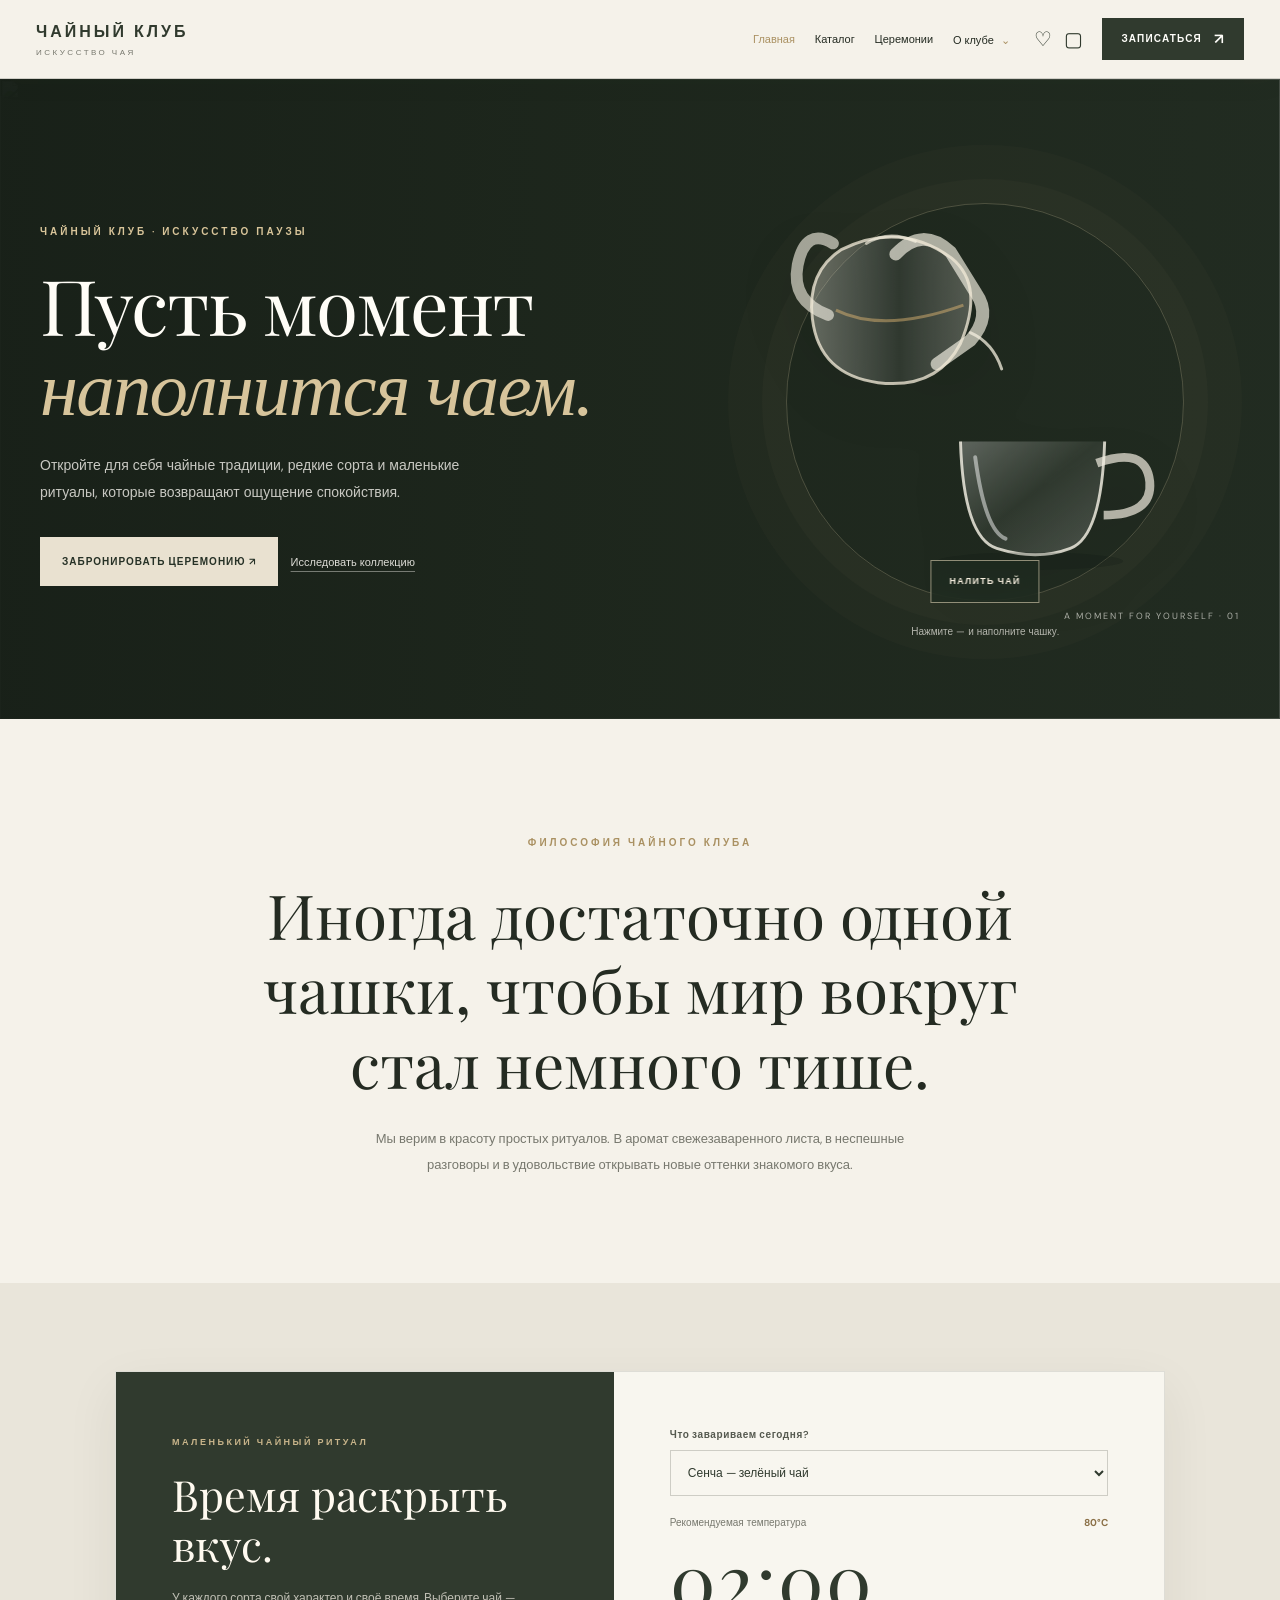
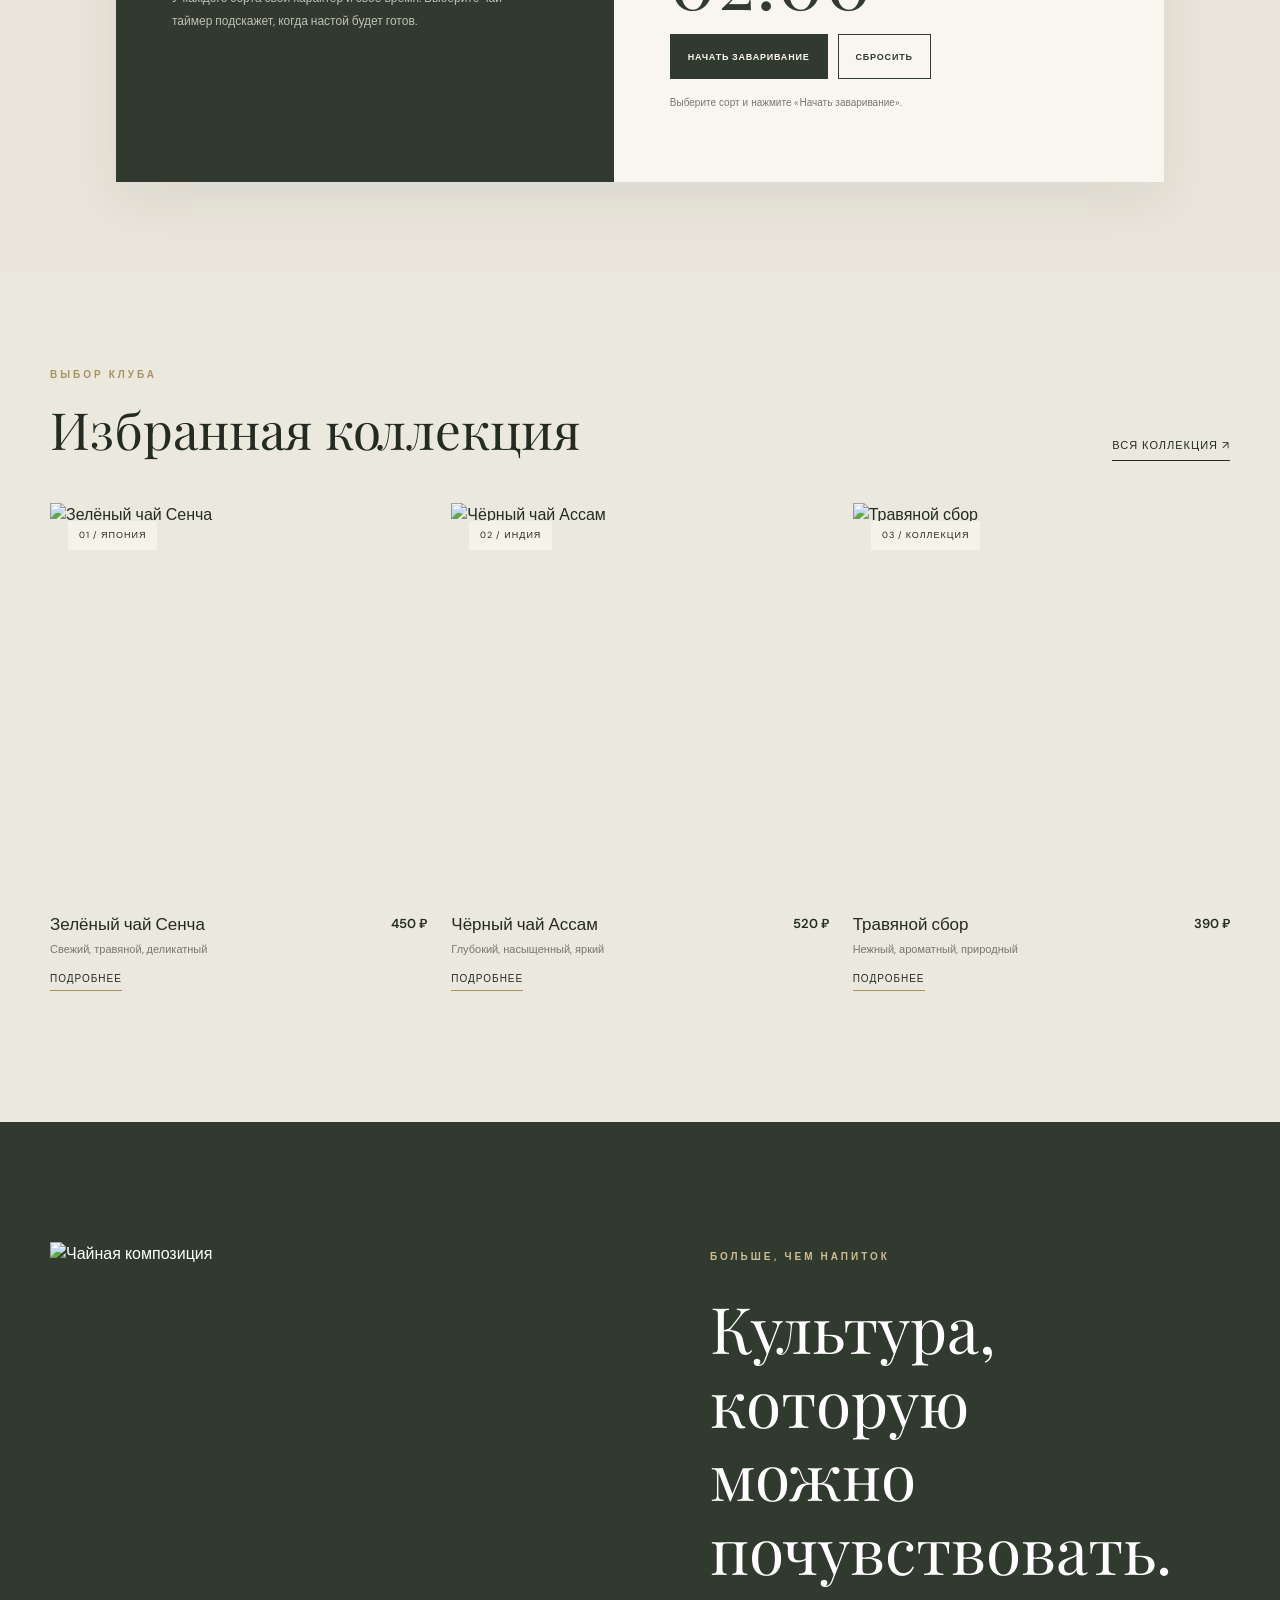
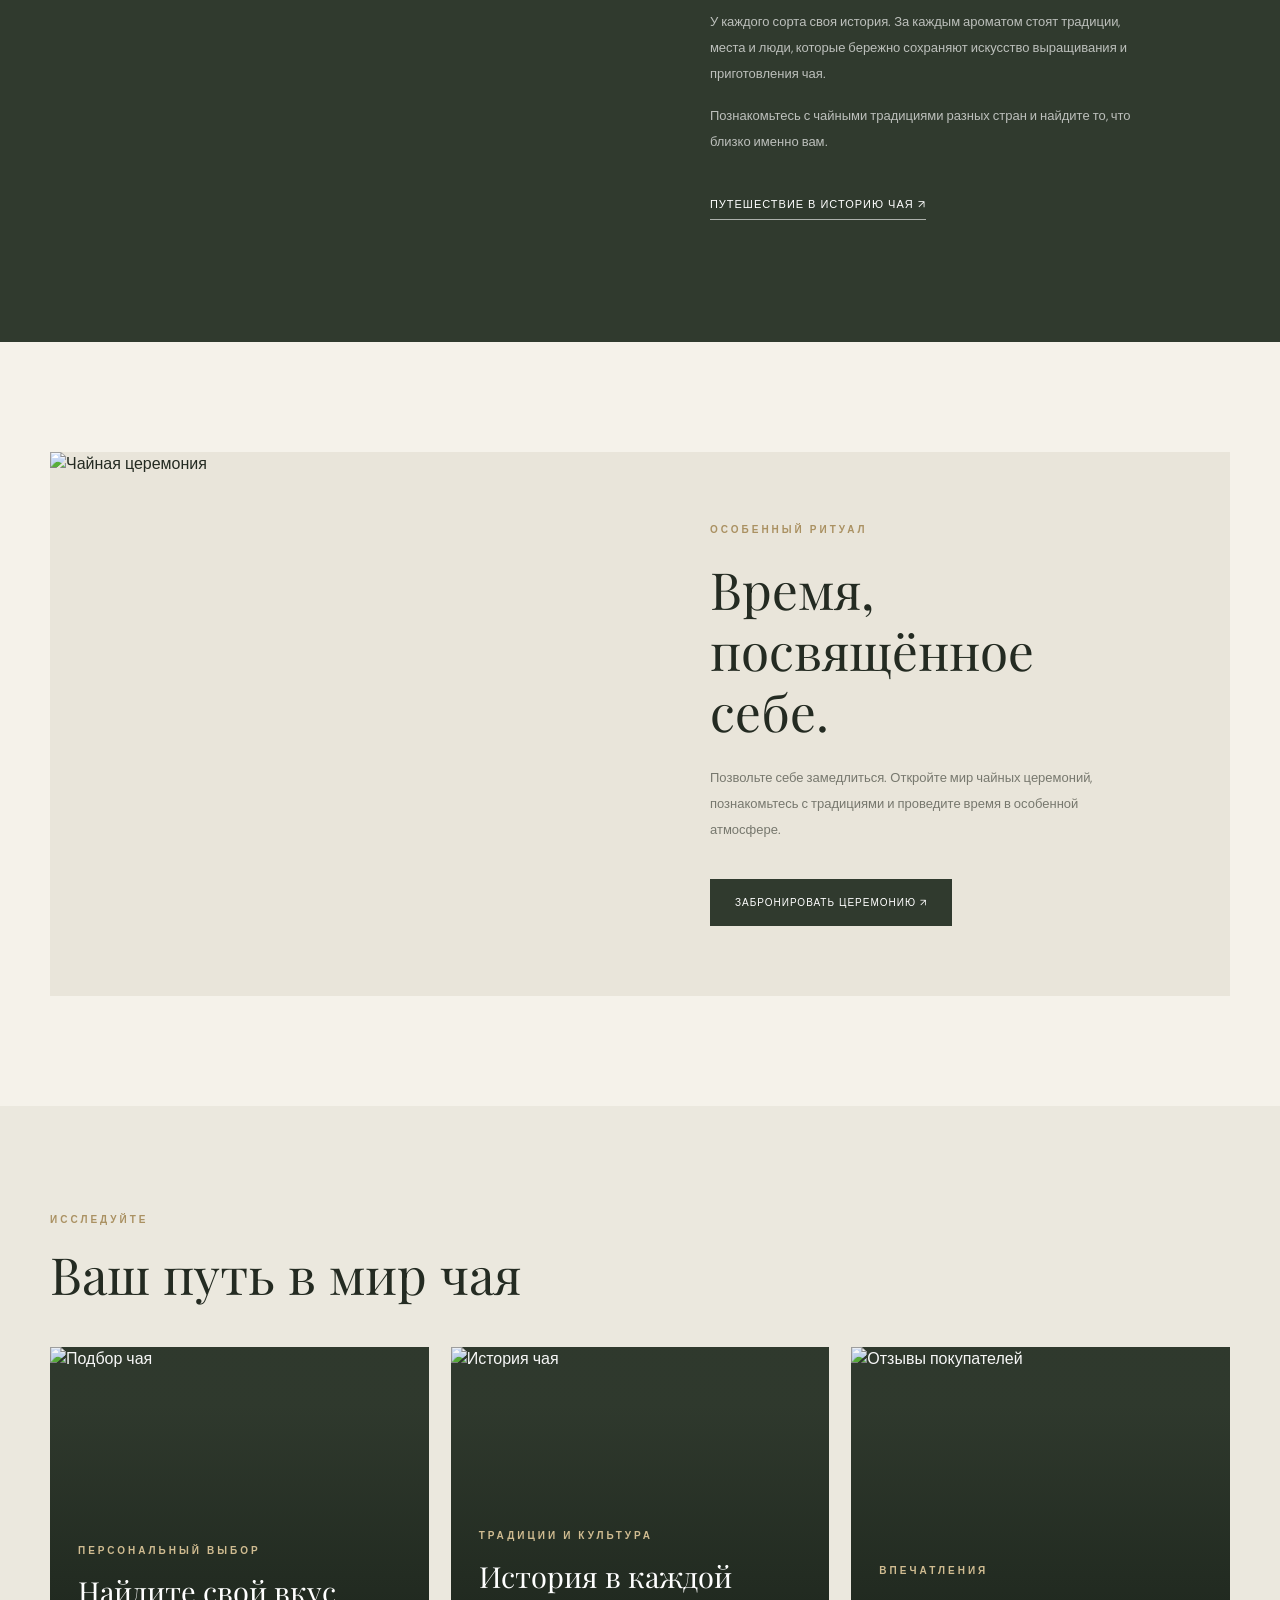
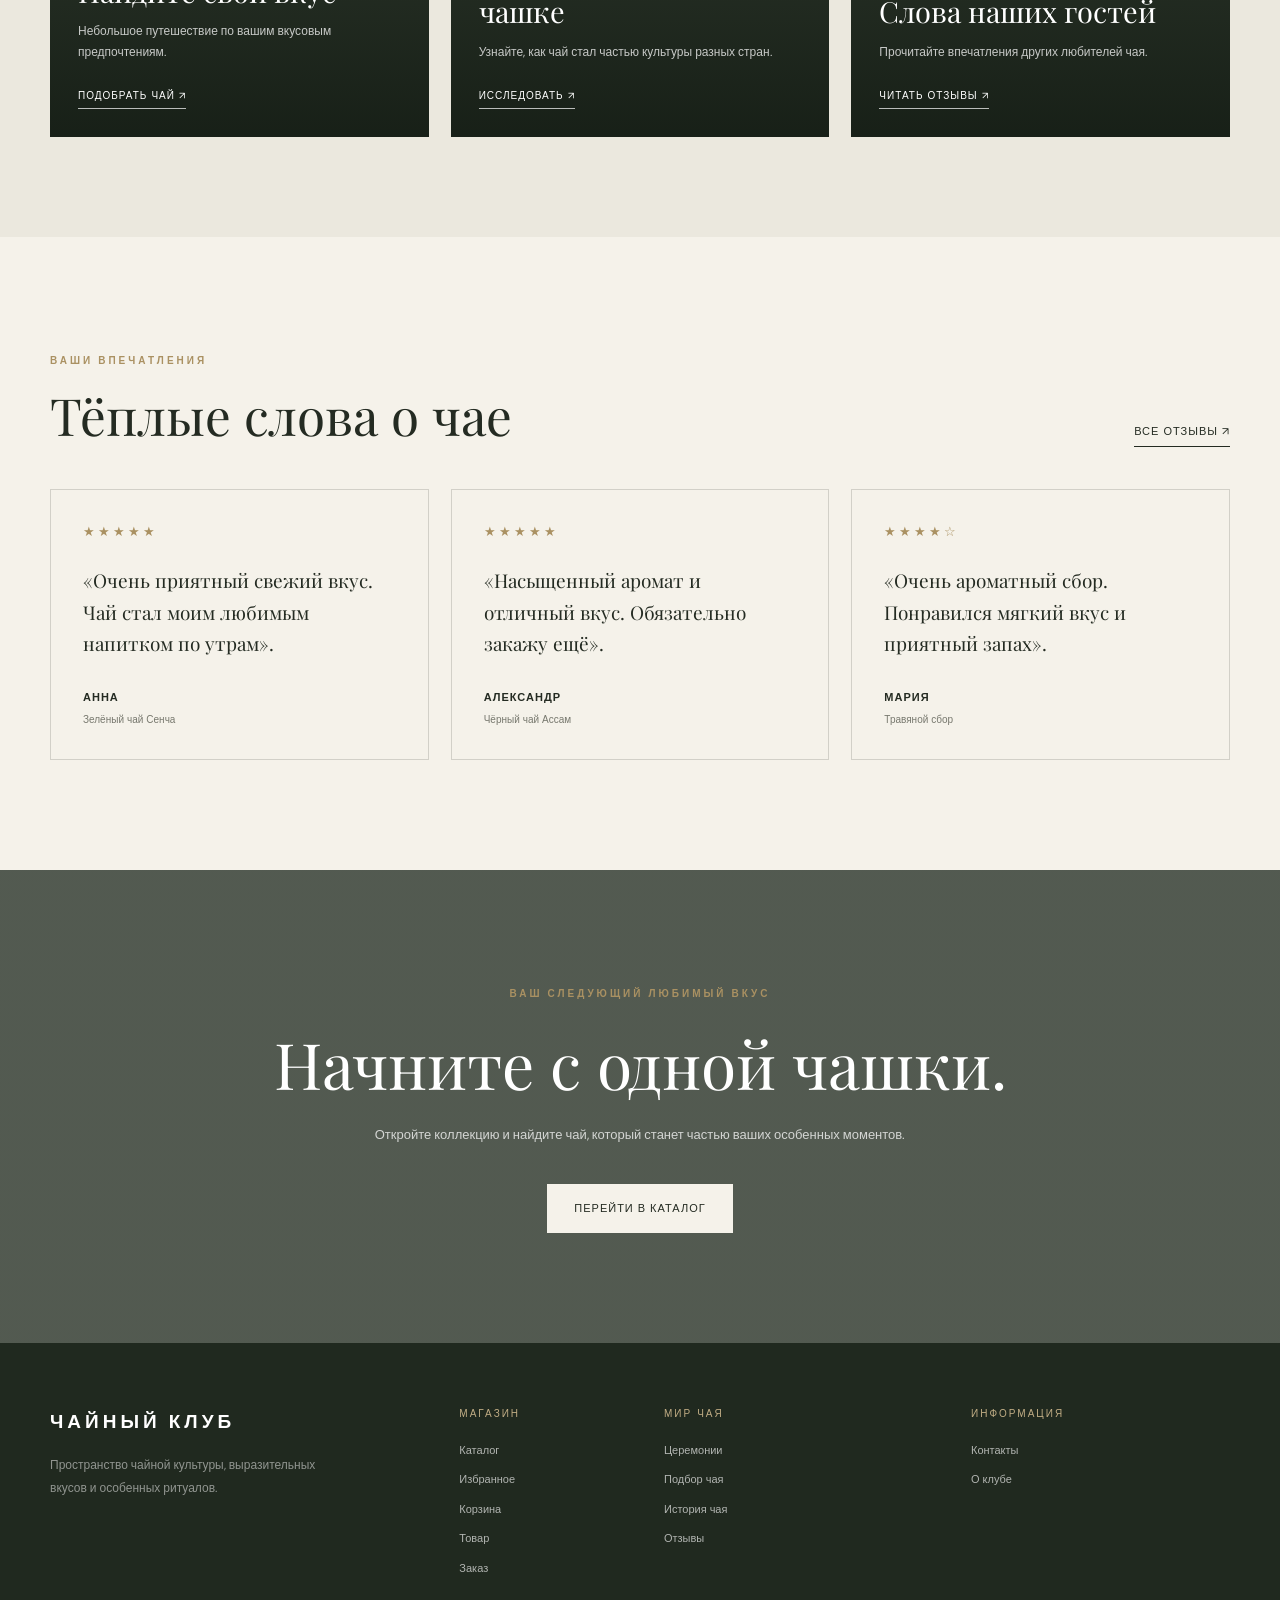
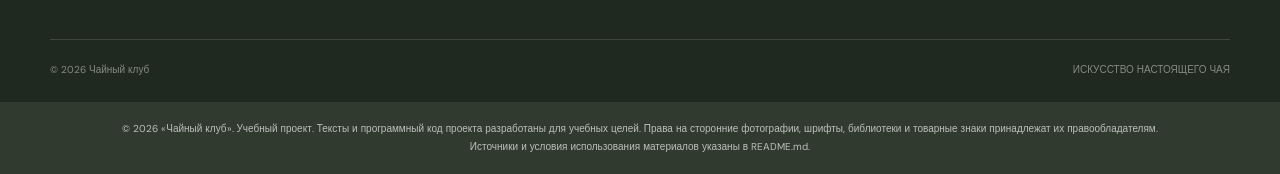
==== commit d17ba793: "Add interactive tea features" ====
--- a/index.html
+++ b/index.html
@@ -809,9 +809,60 @@
 
 
 
-<!-- HERO -->
-
-
+<!-- INTERACTIVE HERO -->
+<section class="tea-hero" aria-labelledby="tea-hero-title">
+    <img class="tea-hero__backdrop" src="https://images.unsplash.com/photo-1687178888460-5dcbcd5c8c18?w=1800" alt="" aria-hidden="true">
+    <div class="tea-hero__inner">
+        <div class="tea-hero__copy">
+            <span class="tea-hero__eyebrow">Чайный клуб · искусство паузы</span>
+            <h1 class="tea-hero__title" id="tea-hero-title">Пусть момент<br><em>наполнится чаем.</em></h1>
+            <p class="tea-hero__description">Откройте для себя чайные традиции, редкие сорта и маленькие ритуалы, которые возвращают ощущение спокойствия.</p>
+            <div class="tea-hero__actions">
+                <a class="tea-hero__primary" href="booking.html">Забронировать церемонию ↗</a>
+                <a class="tea-hero__secondary" href="catalog.html">Исследовать коллекцию</a>
+            </div>
+        </div>
+
+        <div class="tea-pour-scene" data-pour-scene>
+            <div class="tea-pour-scene__halo" aria-hidden="true"></div>
+            <svg class="tea-pour-scene__svg" viewBox="0 0 520 460" role="img" aria-labelledby="pour-title pour-desc">
+                <title id="pour-title">Чайник наливает чай в прозрачную чашку</title>
+                <desc id="pour-desc">Нажмите кнопку, чтобы увидеть анимацию наливающегося янтарного чая.</desc>
+                <defs>
+                    <linearGradient id="glassBody" x1="0" x2="1" y1="0" y2="1"><stop offset="0" stop-color="#fff" stop-opacity=".28"/><stop offset=".48" stop-color="#e9eee5" stop-opacity=".08"/><stop offset="1" stop-color="#fff" stop-opacity=".2"/></linearGradient>
+                    <linearGradient id="teaAmber" x1="0" x2="0" y1="0" y2="1"><stop offset="0" stop-color="#e7b96d"/><stop offset="1" stop-color="#9a5929"/></linearGradient>
+                    <linearGradient id="potGlass" x1="0" x2="1"><stop offset="0" stop-color="#f7f4e9" stop-opacity=".32"/><stop offset=".55" stop-color="#fff" stop-opacity=".08"/><stop offset="1" stop-color="#f7f4e9" stop-opacity=".25"/></linearGradient>
+                    <clipPath id="cupClip"><path d="M235 284 Q238 382 272 393 Q313 406 347 393 Q379 381 382 284 Z"/></clipPath>
+                </defs>
+                <!-- Glass teapot -->
+                <path d="M105 82 Q77 65 69 104 Q62 141 100 155" fill="none" stroke="#e8e5d8" stroke-opacity=".65" stroke-width="12" stroke-linecap="round"/>
+                <path d="M169 93 Q196 64 225 91 L251 133 Q267 156 245 181 L211 205" fill="none" stroke="#e8e5d8" stroke-opacity=".7" stroke-width="13" stroke-linecap="round"/>
+                <path d="M114 88 Q174 59 226 97 Q260 125 235 184 Q211 231 151 224 Q91 216 84 159 Q78 111 114 88Z" fill="url(#potGlass)" stroke="#f2ead8" stroke-opacity=".76" stroke-width="3"/>
+                <path d="M108 150 Q157 174 238 145" fill="none" stroke="#e9bd76" stroke-opacity=".45" stroke-width="3"/>
+                <path d="M139 82 Q162 68 189 80" fill="none" stroke="#f5efdf" stroke-opacity=".65" stroke-width="3" stroke-linecap="round"/>
+                <path d="M245 173 Q268 183 277 210" fill="none" stroke="#f5efdf" stroke-opacity=".75" stroke-width="3" stroke-linecap="round"/>
+                <!-- Pouring stream -->
+                <path class="tea-pour-scene__stream" d="M264 205 C278 231 287 253 300 291"/>
+                <!-- Cup -->
+                <path d="M374 306 Q424 288 428 325 Q431 359 381 359" fill="none" stroke="#f1ecdf" stroke-opacity=".7" stroke-width="9"/>
+                <path d="M235 284 Q238 382 272 393 Q313 406 347 393 Q379 381 382 284" fill="url(#glassBody)" stroke="#f3efe3" stroke-opacity=".82" stroke-width="3"/>
+                <g clip-path="url(#cupClip)">
+                    <g class="tea-pour-scene__liquid">
+                        <path d="M225 325 Q305 313 392 325 L392 410 L225 410Z" fill="url(#teaAmber)" opacity=".95"/>
+                        <path d="M225 325 Q305 313 392 325" fill="none" stroke="#f5d79c" stroke-width="3" opacity=".8"/>
+                    </g>
+                </g>
+                <path d="M250 300 Q260 375 281 383" fill="none" stroke="#fff" stroke-opacity=".48" stroke-width="4" stroke-linecap="round"/>
+                <path class="tea-pour-scene__steam" d="M284 270 Q267 246 285 228 Q301 210 286 193"/>
+                <path class="tea-pour-scene__steam" d="M324 268 Q343 245 327 225 Q315 207 333 188" style="animation-delay:.6s"/>
+                <ellipse cx="306" cy="406" rx="95" ry="9" fill="#0e160f" opacity=".2"/>
+            </svg>
+            <button class="tea-hero__pour-button" type="button" data-pour-button>Налить чай</button>
+            <p class="tea-hero__pour-status" data-pour-status aria-live="polite">Нажмите — и наполните чашку.</p>
+            <span class="tea-pour-scene__caption">A moment for yourself · 01</span>
+        </div>
+    </div>
+</section>
 
 <!-- INTRO -->
 <section class="intro">
@@ -830,6 +881,35 @@
             и в удовольствие открывать новые оттенки знакомого вкуса.
         </p>
 
+    </div>
+</section>
+
+
+
+<!-- INTERACTIVE TEA TIMER -->
+<section class="tea-timer-section" aria-labelledby="tea-timer-title">
+    <div class="tea-timer" data-tea-timer>
+        <div class="tea-timer__intro">
+            <span class="tea-timer__eyebrow">Маленький чайный ритуал</span>
+            <h2 class="tea-timer__title" id="tea-timer-title">Время раскрыть вкус.</h2>
+            <p class="tea-timer__description">У каждого сорта свой характер и своё время. Выберите чай — таймер подскажет, когда настой будет готов.</p>
+        </div>
+        <div class="tea-timer__controls">
+            <label class="tea-timer__label" for="teaTimerChoice">Что завариваем сегодня?</label>
+            <select class="tea-timer__select" id="teaTimerChoice" data-tea-choice>
+                <option value="sencha">Сенча — зелёный чай</option>
+                <option value="black">Чёрный чай</option>
+                <option value="white">Белый чай</option>
+                <option value="oolong">Улун</option>
+            </select>
+            <div class="tea-timer__meta"><span>Рекомендуемая температура</span><strong class="tea-timer__temperature" data-tea-temperature>80°C</strong></div>
+            <output class="tea-timer__display" data-timer-display aria-live="off">02:00</output>
+            <div class="tea-timer__buttons">
+                <button class="tea-timer__start" type="button" data-timer-start>Начать заваривание</button>
+                <button class="tea-timer__reset" type="button" data-timer-reset>Сбросить</button>
+            </div>
+            <p class="tea-timer__message" data-timer-message aria-live="polite">Выберите сорт и нажмите «Начать заваривание».</p>
+        </div>
     </div>
 </section>
 
--- a/css/site-components.css
+++ b/css/site-components.css
@@ -169,3 +169,132 @@
   .booking-form__grid { grid-template-columns: 1fr; gap: 0; }
   .booking-form__field--wide { grid-column: auto; }
 }
+
+/* Компактная навигация и заметная запись на церемонию. */
+.site-header { position: sticky; top: 0; box-shadow: 0 5px 24px rgba(36,43,34,.045); }
+.site-header__inner { width: min(1440px, calc(100% - 72px)); min-height: 78px; gap: 28px; }
+.site-header__nav { flex-wrap: nowrap; gap: clamp(10px, 1.55vw, 23px); }
+.site-header__link,
+.site-header__dropdown-toggle { white-space: nowrap; font-size: 11px; }
+.site-header__dropdown { position: relative; }
+.site-header__dropdown-toggle { display: inline-flex; align-items: center; gap: 7px; color: var(--site-color-ink); font: 500 11px/1.5 "DM Sans", Arial, sans-serif; cursor: pointer; list-style: none; }
+.site-header__dropdown-toggle::-webkit-details-marker { display: none; }
+.site-header__dropdown-toggle span { color: var(--site-color-gold); transition: transform .2s ease; }
+.site-header__dropdown[open] .site-header__dropdown-toggle span { transform: rotate(180deg); }
+.site-header__dropdown-panel { position: absolute; top: calc(100% + 18px); left: -18px; z-index: 20; min-width: 190px; padding: 10px; background: #fffefa; border: 1px solid var(--site-color-line); box-shadow: 0 16px 35px rgba(28,35,27,.12); }
+.site-header__dropdown-panel a { display: block; padding: 11px 12px; color: var(--site-color-ink); font: 11px/1.4 "DM Sans", Arial, sans-serif; text-decoration: none; transition: background .2s ease, color .2s ease; }
+.site-header__dropdown-panel a:hover,
+.site-header__dropdown-panel a[aria-current="page"] { background: var(--site-color-cream); color: #8b7047; }
+.site-header__utility-links { display: flex; align-items: center; gap: 12px; padding-left: 4px; }
+.site-header__utility-link { color: var(--site-color-dark); font: 20px/1 "DM Sans", Arial, sans-serif; text-decoration: none; transition: color .2s ease, transform .2s ease; }
+.site-header__utility-link:hover { color: var(--site-color-gold); transform: translateY(-2px); }
+.site-header__booking { display: inline-flex; align-items: center; justify-content: center; gap: 12px; min-height: 42px; padding: 0 18px; border: 1px solid var(--site-color-dark); background: var(--site-color-dark); color: #fffefa; font: 600 10px/1 "DM Sans", Arial, sans-serif; letter-spacing: 1.15px; text-decoration: none; text-transform: uppercase; white-space: nowrap; transition: background .22s ease, color .22s ease, transform .22s ease, box-shadow .22s ease; }
+.site-header__booking span { font-size: 15px; transition: transform .22s ease; }
+.site-header__booking:hover { background: var(--site-color-gold); border-color: var(--site-color-gold); color: white; transform: translateY(-2px); box-shadow: 0 7px 18px rgba(80,65,39,.18); }
+.site-header__booking:hover span { transform: translate(2px,-2px); }
+.site-header__booking:focus-visible,
+.site-header__dropdown-toggle:focus-visible,
+.site-header__utility-link:focus-visible { outline: 2px solid var(--site-color-gold); outline-offset: 4px; }
+.site-header__menu-lines { display: grid; gap: 4px; }
+.site-header__menu-lines i { display: block; width: 17px; height: 1px; background: currentColor; }
+.site-header__menu-button { align-items: center; gap: 9px; }
+
+/* Первый экран с авторской SVG-сценой наливающегося чая. */
+.tea-hero { position: relative; isolation: isolate; overflow: hidden; min-height: 640px; display: grid; align-items: center; background: #263126; color: #fffdf7; }
+.tea-hero__backdrop { position: absolute; inset: 0; z-index: -2; width: 100%; height: 100%; object-fit: cover; object-position: center 54%; opacity: .42; }
+.tea-hero::after { content: ""; position: absolute; inset: 0; z-index: -1; background: linear-gradient(90deg, rgba(24,32,24,.96) 0%, rgba(28,37,27,.88) 46%, rgba(28,37,27,.45) 100%); }
+.tea-hero__inner { width: min(1320px, calc(100% - 80px)); margin: 0 auto; padding: 82px 0 76px; display: grid; grid-template-columns: 1.02fr .98fr; align-items: center; gap: 38px; }
+.tea-hero__copy { position: relative; z-index: 2; max-width: 620px; }
+.tea-hero__eyebrow { color: #d9c59a; font: 600 10px/1.5 "DM Sans", Arial, sans-serif; letter-spacing: 3px; text-transform: uppercase; }
+.tea-hero__title { margin: 23px 0 22px; color: #fffdf7; font: 400 clamp(46px, 6vw, 82px)/1.04 "Playfair Display", Georgia, serif; letter-spacing: -1.8px; }
+.tea-hero__title em { color: #d7c49b; font-weight: 400; }
+.tea-hero__description { max-width: 440px; color: rgba(255,253,247,.76); font: 14px/1.9 "DM Sans", Arial, sans-serif; }
+.tea-hero__actions { display: flex; flex-wrap: wrap; align-items: center; gap: 13px; margin-top: 32px; }
+.tea-hero__primary { display: inline-flex; align-items: center; justify-content: center; min-height: 49px; padding: 0 22px; background: #e9e1d0; color: #263126; font: 600 10px "DM Sans", Arial, sans-serif; letter-spacing: 1px; text-decoration: none; text-transform: uppercase; transition: .2s ease; }
+.tea-hero__primary:hover { background: white; color: #263126; transform: translateY(-2px); }
+.tea-hero__secondary { color: rgba(255,253,247,.85); font: 500 11px "DM Sans", Arial, sans-serif; text-decoration: underline; text-decoration-color: rgba(255,253,247,.4); text-underline-offset: 5px; }
+.tea-pour-scene { position: relative; width: min(100%, 510px); justify-self: end; aspect-ratio: 1 / .91; display: grid; place-items: center; }
+.tea-pour-scene__halo { position: absolute; width: 78%; aspect-ratio: 1; border: 1px solid rgba(224,207,166,.24); border-radius: 50%; box-shadow: 0 0 0 24px rgba(224,207,166,.025), 0 0 0 58px rgba(224,207,166,.02); }
+.tea-pour-scene__svg { position: relative; z-index: 1; width: 100%; height: 100%; overflow: visible; filter: drop-shadow(0 22px 25px rgba(0,0,0,.18)); }
+.tea-pour-scene__stream { fill: none; stroke: #d8a45c; stroke-width: 7; stroke-linecap: round; stroke-dasharray: 170; stroke-dashoffset: 170; opacity: 0; }
+.tea-pour-scene__liquid { transform: scaleY(.05); transform-origin: 50% 100%; transition: transform 1.9s cubic-bezier(.2,.7,.2,1); }
+.tea-pour-scene__steam { fill: none; stroke: rgba(255,246,222,.72); stroke-width: 3; stroke-linecap: round; opacity: 0; }
+.tea-pour-scene__caption { position: absolute; right: 0; bottom: 4%; color: rgba(255,253,247,.62); font: 9px "DM Sans", Arial, sans-serif; letter-spacing: 2px; text-transform: uppercase; }
+.tea-pour-scene--pouring .tea-pour-scene__stream { opacity: 1; animation: tea-stream 1.7s ease-in forwards; }
+.tea-pour-scene--pouring .tea-pour-scene__liquid,
+.tea-pour-scene--ready .tea-pour-scene__liquid { transform: scaleY(1); }
+.tea-pour-scene--pouring .tea-pour-scene__steam,
+.tea-pour-scene--ready .tea-pour-scene__steam { opacity: .85; animation: tea-steam 2.8s ease-in-out infinite; }
+.tea-pour-scene--ready .tea-pour-scene__stream { opacity: 0; }
+@keyframes tea-stream { 0% { stroke-dashoffset: 170; opacity: 0; } 12% { opacity: 1; } 78% { stroke-dashoffset: 0; opacity: 1; } 100% { stroke-dashoffset: 0; opacity: 0; } }
+@keyframes tea-steam { 0%,100% { transform: translateY(4px); opacity: .25; } 50% { transform: translateY(-8px); opacity: .85; } }
+.tea-hero__pour-button { position: absolute; z-index: 3; left: 50%; bottom: 8%; transform: translateX(-50%); min-height: 43px; padding: 0 18px; border: 1px solid rgba(239,225,194,.55); background: rgba(31,43,32,.72); color: #f7efdf; font: 600 9px "DM Sans", Arial, sans-serif; letter-spacing: 1.2px; text-transform: uppercase; cursor: pointer; backdrop-filter: blur(8px); transition: background .2s ease, border-color .2s ease; }
+.tea-hero__pour-button:hover { background: #aa9162; border-color: #aa9162; }
+.tea-hero__pour-button:disabled { opacity: .7; cursor: wait; }
+.tea-hero__pour-status { min-height: 17px; margin: 10px 0 0; color: rgba(255,253,247,.66); font: 10px/1.5 "DM Sans", Arial, sans-serif; text-align: center; }
+
+/* Мини-ритуал: интерактивный таймер заваривания. */
+.tea-timer-section { padding: 88px 24px; background: #e9e5da; }
+.tea-timer { width: min(1050px, 100%); margin: 0 auto; display: grid; grid-template-columns: .95fr 1.05fr; overflow: hidden; background: #f8f6ef; border: 1px solid rgba(36,43,34,.12); box-shadow: 0 18px 50px rgba(36,43,34,.07); }
+.tea-timer__intro { padding: clamp(28px, 5vw, 56px); background: #303a2e; color: #f7f3e9; }
+.tea-timer__eyebrow { color: #c9b58b; font: 600 9px "DM Sans", Arial, sans-serif; letter-spacing: 2.5px; text-transform: uppercase; }
+.tea-timer__title { margin: 18px 0; color: #fffaf0; font: 400 clamp(30px, 4vw, 43px)/1.15 "Playfair Display", Georgia, serif; }
+.tea-timer__description { max-width: 350px; color: rgba(255,250,240,.7); font: 12px/1.9 "DM Sans", Arial, sans-serif; }
+.tea-timer__controls { padding: clamp(28px, 5vw, 56px); display: flex; flex-direction: column; justify-content: center; }
+.tea-timer__label { display: block; margin-bottom: 9px; color: #55594f; font: 600 10px "DM Sans", Arial, sans-serif; letter-spacing: .6px; }
+.tea-timer__select { width: 100%; min-height: 46px; padding: 0 13px; border: 1px solid rgba(36,43,34,.2); background: transparent; color: #303a2e; font: 12px "DM Sans", Arial, sans-serif; }
+.tea-timer__meta { display: flex; align-items: center; justify-content: space-between; gap: 15px; margin: 20px 0 10px; color: #77786e; font: 10px "DM Sans", Arial, sans-serif; }
+.tea-timer__temperature { color: #8b7047; font-weight: 700; }
+.tea-timer__display { margin: 2px 0 17px; color: #303a2e; font: 400 clamp(54px, 8vw, 76px)/1 "Playfair Display", Georgia, serif; font-variant-numeric: tabular-nums; letter-spacing: 2px; }
+.tea-timer__buttons { display: flex; flex-wrap: wrap; gap: 10px; }
+.tea-timer__start,
+.tea-timer__reset { min-height: 45px; padding: 0 17px; border: 1px solid #303a2e; font: 600 9px "DM Sans", Arial, sans-serif; letter-spacing: .8px; text-transform: uppercase; cursor: pointer; transition: .2s ease; }
+.tea-timer__start { background: #303a2e; color: #fffaf0; }
+.tea-timer__start:hover { background: #aa9162; border-color: #aa9162; }
+.tea-timer__reset { background: transparent; color: #303a2e; }
+.tea-timer__reset:hover { background: #ebe7dc; }
+.tea-timer__start:disabled { opacity: .55; cursor: default; }
+.tea-timer__message { min-height: 32px; margin: 15px 0 0; color: #77786e; font: 10px/1.7 "DM Sans", Arial, sans-serif; }
+
+@media (max-width: 1100px) {
+  .site-header__inner { width: calc(100% - 40px); gap: 18px; }
+  .site-header__nav { gap: 12px; }
+  .site-header__link, .site-header__dropdown-toggle { font-size: 10px; }
+  .site-header__booking { padding: 0 13px; }
+}
+@media (max-width: 760px) {
+  .site-header { position: relative; }
+  .site-header__inner { min-height: 72px; flex-wrap: wrap; padding: 13px 0; }
+  .site-header__menu-button { display: inline-flex; }
+  .site-header__nav { display: none; flex: 1 0 100%; flex-direction: column; align-items: stretch; gap: 0; padding: 12px 0 6px; }
+  .site-header__nav--open { display: flex; }
+  .site-header__link { display: block; padding: 11px 0; font-size: 12px; border-top: 1px solid rgba(36,43,34,.08); }
+  .site-header__dropdown { border-top: 1px solid rgba(36,43,34,.08); }
+  .site-header__dropdown-toggle { display: flex; justify-content: space-between; padding: 12px 0; font-size: 12px; }
+  .site-header__dropdown-panel { position: static; padding: 0 0 8px 12px; border: 0; box-shadow: none; background: transparent; }
+  .site-header__dropdown-panel a { padding: 9px 10px; font-size: 11px; }
+  .site-header__utility-links { padding: 12px 0; border-top: 1px solid rgba(36,43,34,.08); }
+  .site-header__booking { align-self: flex-start; margin-top: 5px; min-height: 45px; padding: 0 20px; }
+  .tea-hero { min-height: auto; }
+  .tea-hero__inner { width: calc(100% - 40px); grid-template-columns: 1fr; gap: 12px; padding: 68px 0 58px; }
+  .tea-hero__title { max-width: 600px; }
+  .tea-pour-scene { width: min(100%, 420px); justify-self: center; margin-top: -8px; }
+  .tea-hero__pour-button { bottom: 5%; }
+  .tea-timer-section { padding: 60px 20px; }
+  .tea-timer { grid-template-columns: 1fr; }
+}
+@media (max-width: 480px) {
+  .site-header__inner { width: calc(100% - 32px); }
+  .site-header__brand { font-size: 14px; letter-spacing: 2px; }
+  .tea-hero__inner { width: calc(100% - 36px); padding: 54px 0 44px; }
+  .tea-hero__title { font-size: clamp(42px, 12vw, 56px); }
+  .tea-pour-scene { width: 112%; margin-left: -6%; }
+  .tea-hero__pour-button { bottom: 4%; }
+  .tea-timer__buttons > button { flex: 1 1 auto; }
+}
+@media (prefers-reduced-motion: reduce) {
+  .tea-pour-scene--pouring .tea-pour-scene__stream,
+  .tea-pour-scene--pouring .tea-pour-scene__steam,
+  .tea-pour-scene--ready .tea-pour-scene__steam { animation: none; }
+  *, *::before, *::after { scroll-behavior: auto !important; transition-duration: .01ms !important; }
+}
